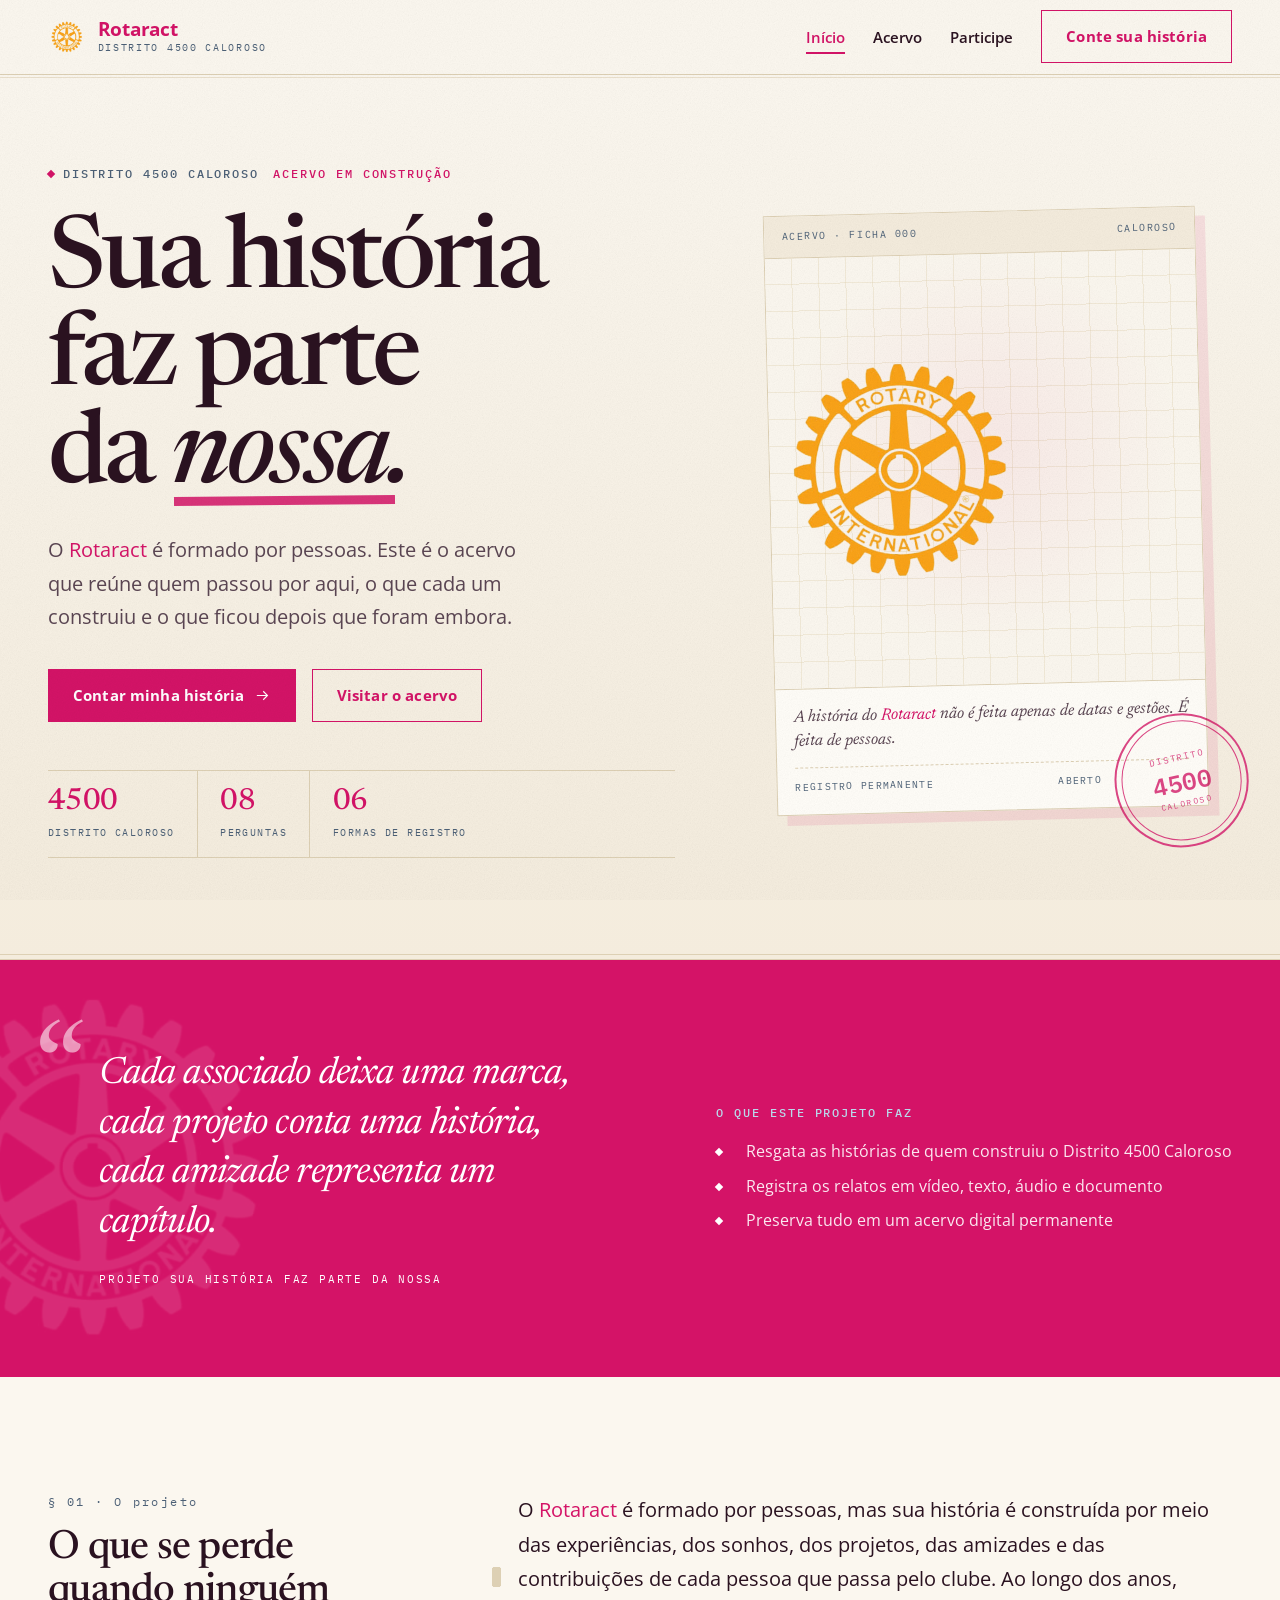
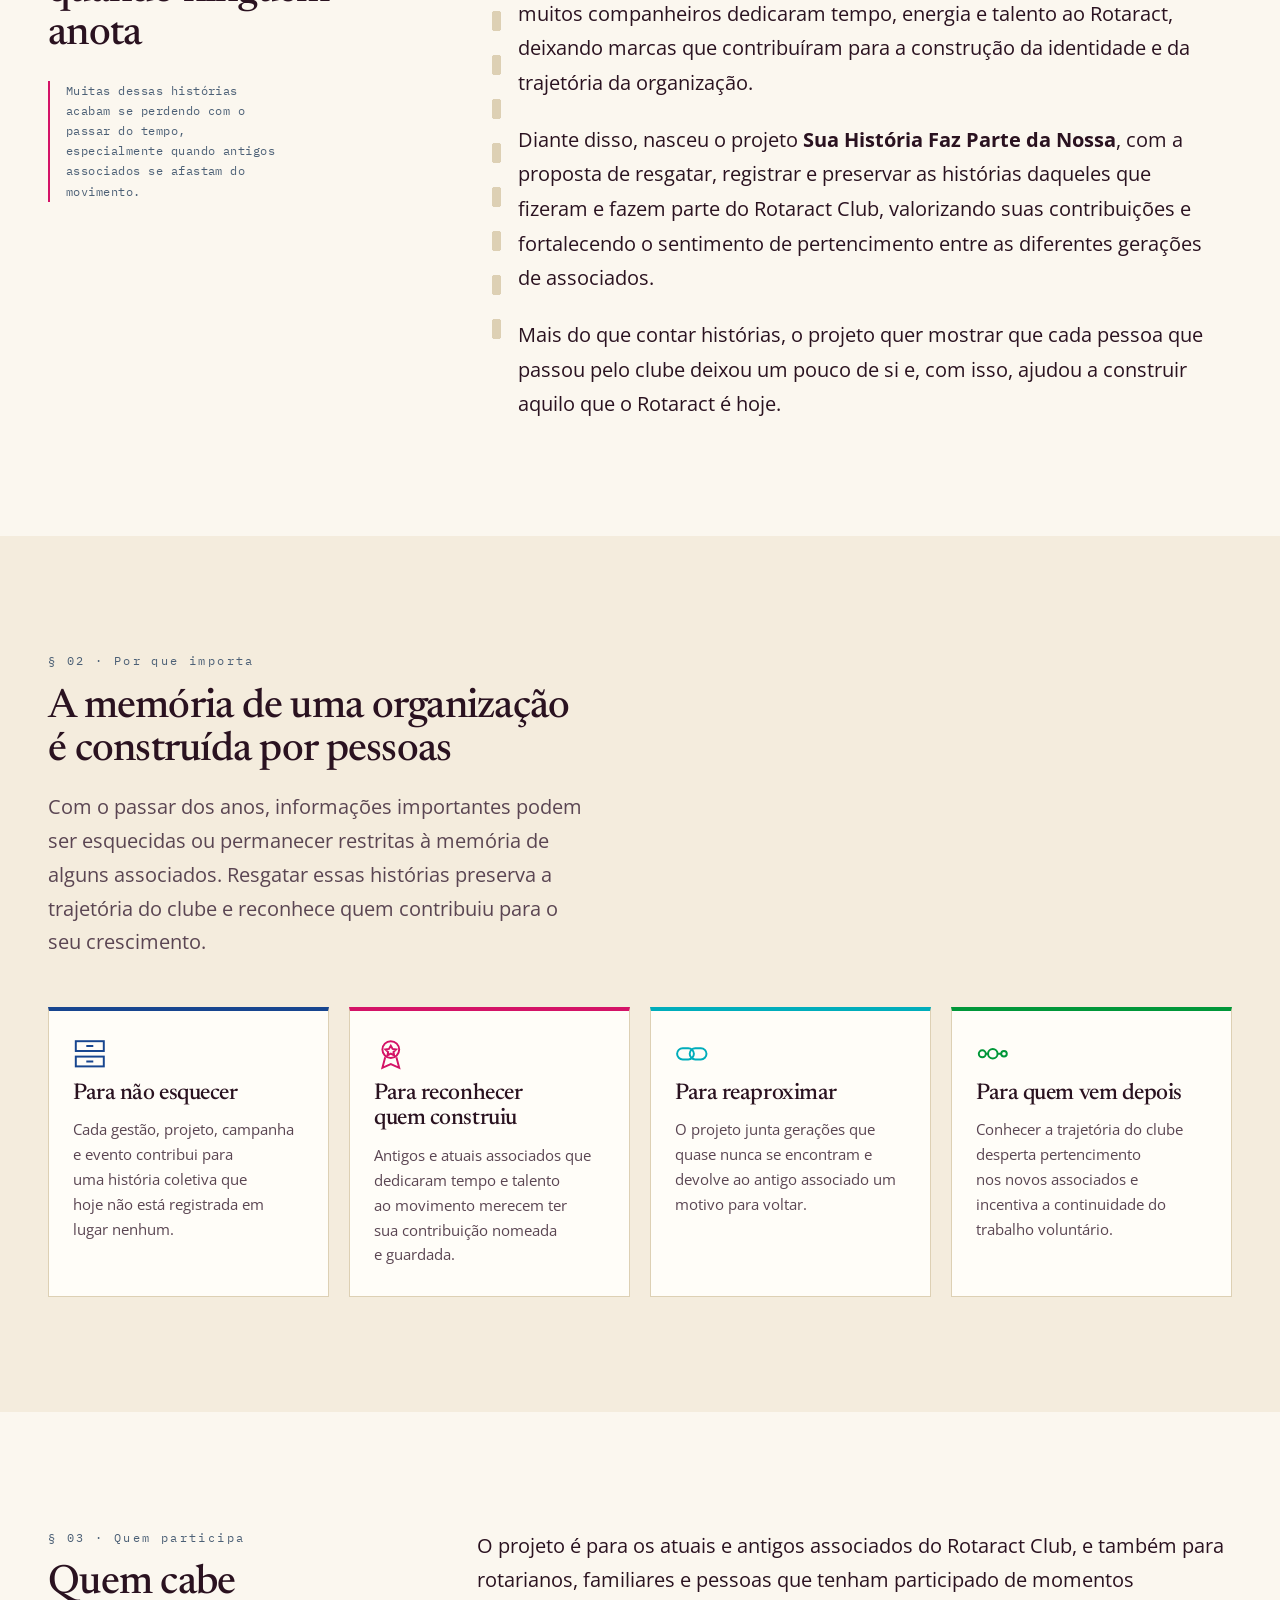
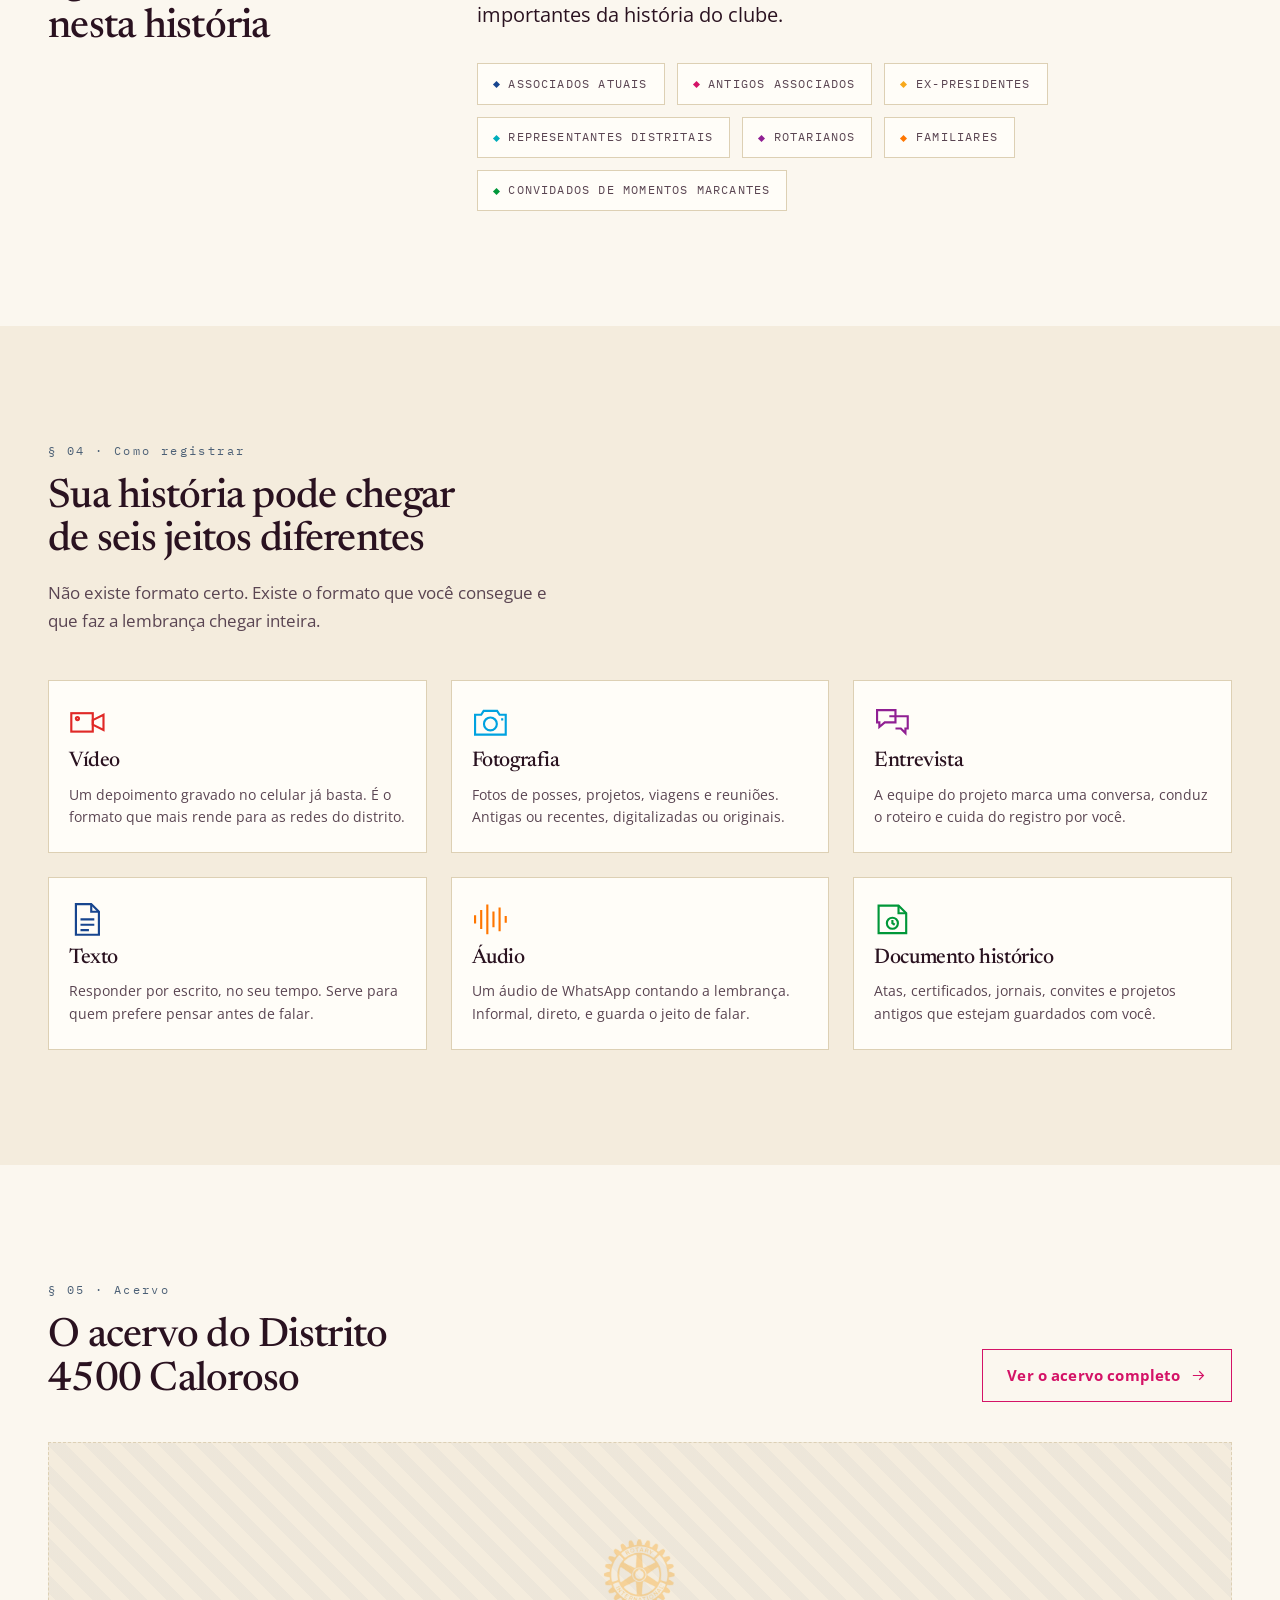
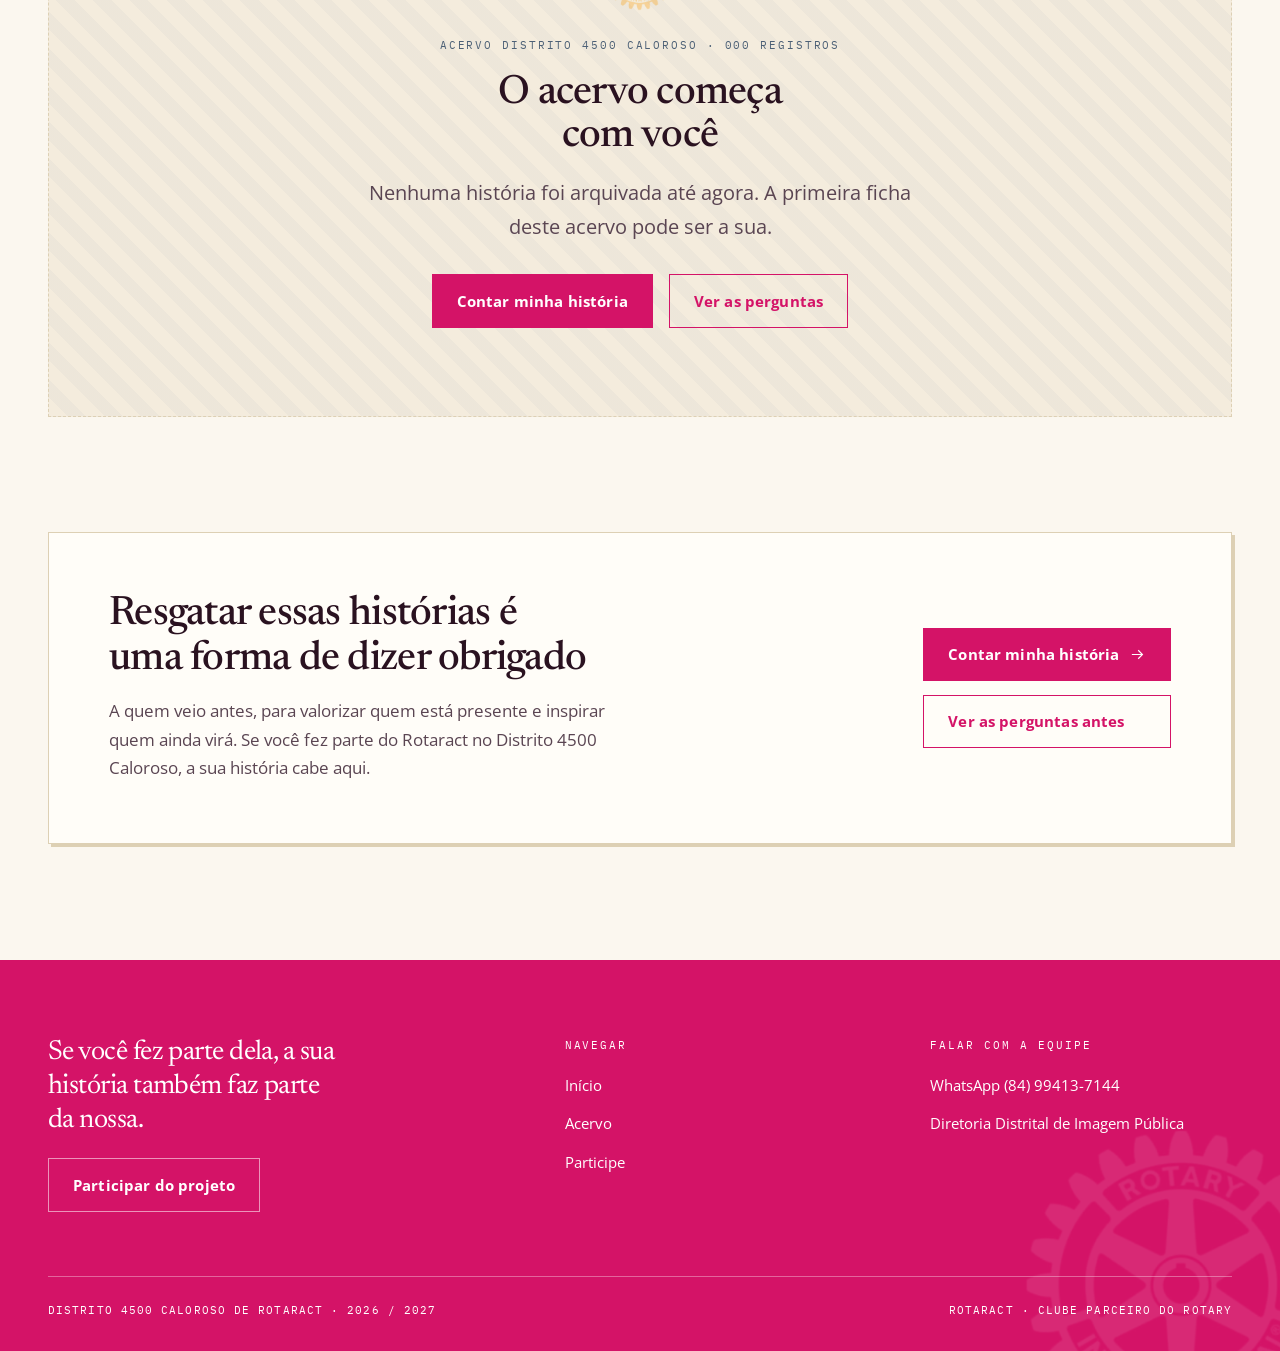
==== index.html @ 17a67e2c "Site do projeto Sua Historia Faz Parte da Nossa Acervo de memoria do Distrito 4500 Caloroso de Rotar" ====
<!doctype html>
<html lang="pt-BR">
<head>
<meta charset="utf-8">
<meta name="viewport" content="width=device-width, initial-scale=1">
<title>Sua História Faz Parte da Nossa · Distrito 4500 Caloroso</title>
<meta name="description" content="O acervo do Distrito 4500 Caloroso de Rotaract. Um lugar para guardar as histórias de quem fez e faz parte do movimento.">
<meta name="theme-color" content="#d41367">
<meta property="og:title" content="Sua História Faz Parte da Nossa">
<meta property="og:description" content="O acervo do Distrito 4500 Caloroso de Rotaract. Cada associado deixa uma marca, cada projeto conta uma história.">
<meta property="og:type" content="website">
<link rel="icon" href="assets/grafismos/favicon.svg" type="image/svg+xml">
<link rel="preconnect" href="https://fonts.googleapis.com">
<link rel="preconnect" href="https://fonts.gstatic.com" crossorigin>
<link href="https://fonts.googleapis.com/css2?family=IBM+Plex+Mono:wght@300;400;500&family=Newsreader:ital,opsz,wght@0,6..72,300..700;1,6..72,300..700&family=Open+Sans:wght@300..800&display=swap" rel="stylesheet">
<link rel="stylesheet" href="css/base.css">
<link rel="stylesheet" href="css/componentes.css">
<link rel="stylesheet" href="css/paginas.css">
</head>
<body>

<a class="pular" href="#conteudo">Pular para o conteúdo</a>

<!-- ===================================================================
     Biblioteca de desenhos. Fica oculta e é reaproveitada pela página.
     =================================================================== -->
<svg width="0" height="0" style="position:absolute" aria-hidden="true" focusable="false">

  <!-- formatos de registro -->
  <symbol id="i-video" viewBox="0 0 24 24" fill="none" stroke="currentColor" stroke-width="1.4">
    <rect x="1.5" y="6" width="14" height="12"/><path d="M15.5 10.5 22.5 7v10l-7-3.5z"/><circle cx="5.5" cy="9.5" r="1"/>
  </symbol>
  <symbol id="i-foto" viewBox="0 0 24 24" fill="none" stroke="currentColor" stroke-width="1.4">
    <path d="M2 7h4l1.6-2.5h8.8L18 7h4v13H2z"/><circle cx="12" cy="13" r="4.2"/><path d="M19 10h1.4"/>
  </symbol>
  <symbol id="i-entrevista" viewBox="0 0 24 24" fill="none" stroke="currentColor" stroke-width="1.4">
    <path d="M2 4h12v8H7l-3.5 3V12H2z"/><path d="M10 8h12v8h-1.5v3l-3-3H14"/>
  </symbol>
  <symbol id="i-texto" viewBox="0 0 24 24" fill="none" stroke="currentColor" stroke-width="1.4">
    <path d="M4.5 2h10l5 5v15h-15z"/><path d="M14.5 2v5h5"/><path d="M7.5 12h9M7.5 15.5h9M7.5 19h5.5"/>
  </symbol>
  <symbol id="i-audio" viewBox="0 0 24 24" fill="none" stroke="currentColor" stroke-width="1.4" stroke-linecap="square">
    <path d="M2 10v4M6 6.5v11M10 3v18M14 7.5v9M18 5v14M22 10.5v3"/>
  </symbol>
  <symbol id="i-documento" viewBox="0 0 24 24" fill="none" stroke="currentColor" stroke-width="1.4">
    <path d="M3 3h13l5 5v13H3z"/><path d="M16 3v5h5"/><circle cx="12" cy="14.5" r="3.6"/><path d="M12 12.4v2.1l1.5 1"/>
  </symbol>

  <!-- por que o projeto existe -->
  <symbol id="i-memoria" viewBox="0 0 24 24" fill="none" stroke="currentColor" stroke-width="1.4">
    <rect x="2" y="3" width="20" height="7"/><rect x="2" y="14" width="20" height="7"/><path d="M9.5 6.5h5M9.5 17.5h5"/>
  </symbol>
  <symbol id="i-reconhecer" viewBox="0 0 24 24" fill="none" stroke="currentColor" stroke-width="1.4">
    <circle cx="12" cy="9" r="6"/><path d="M12 6.2l1.3 2.3 2.5.4-1.9 1.8.5 2.5-2.4-1.3-2.4 1.3.5-2.5-1.9-1.8 2.5-.4z"/><path d="M8 14.4 6 22l6-2.6L18 22l-2-7.6"/>
  </symbol>
  <symbol id="i-vinculo" viewBox="0 0 24 24" fill="none" stroke="currentColor" stroke-width="1.4">
    <rect x="1.5" y="8" width="12" height="8" rx="4"/><rect x="10.5" y="8" width="12" height="8" rx="4"/>
  </symbol>
  <symbol id="i-geracao" viewBox="0 0 24 24" fill="none" stroke="currentColor" stroke-width="1.4">
    <circle cx="4.5" cy="12" r="2.5"/><circle cx="12" cy="12" r="3.4"/><circle cx="20" cy="12" r="2"/><path d="M7 12h1.6M15.4 12H18"/>
  </symbol>

  <symbol id="i-seta" viewBox="0 0 24 24" fill="none" stroke="currentColor" stroke-width="1.6">
    <path d="M4 12h15M13 6l6 6-6 6"/>
  </symbol>
</svg>

<!-- ===================================================================
     CABEÇALHO
     =================================================================== -->
<header class="cabecalho">
  <div class="env cabecalho__int">
    <a class="marca" href="index.html">
      <!-- Ao receber o logo oficial do Rotaract, veja COMO-EDITAR.md, item 1 -->
      <img class="marca__roda" src="assets/marca/rotary.png" alt="" width="480" height="480">
      <span class="marca__texto">
        <span class="marca__nome">Rotaract</span>
        <span class="marca__sub">Distrito 4500 Caloroso</span>
      </span>
    </a>

    <button class="menu-btn" type="button" aria-expanded="false" aria-controls="nav-principal" aria-label="Abrir menu">
      <span></span><span></span><span></span>
    </button>

    <nav class="nav" id="nav-principal" aria-label="Principal">
      <ul class="nav__lista">
        <li><a class="nav__link" href="index.html" aria-current="page">Início</a></li>
        <li><a class="nav__link" href="acervo.html">Acervo</a></li>
        <li><a class="nav__link" href="participar.html">Participe</a></li>
      </ul>
      <a class="btn btn--linha" href="participar.html#formulario">Conte sua história</a>
    </nav>
  </div>
</header>

<main id="conteudo">

<!-- ===================================================================
     ABERTURA
     =================================================================== -->
<section class="abertura">
  <div class="env abertura__grade">

    <div>
      <div class="abertura__cabecalho">
        <span class="etiqueta"><span class="abertura__ponto"></span> Distrito 4500 Caloroso</span>
        <span class="etiqueta etiqueta--rosa">Acervo em construção</span>
      </div>

      <h1 class="abertura__titulo">
        Sua história<br>faz parte<br>da <em>nossa.</em>
      </h1>

      <p class="abertura__linha">
        O <span class="rotaract">Rotaract</span> é formado por pessoas. Este é o acervo que reúne quem passou
        por aqui, o que cada um construiu e o que ficou depois que foram embora.
      </p>

      <div class="abertura__acoes">
        <a class="btn" href="participar.html#formulario">
          Contar minha história
          <svg class="btn__seta" width="17" height="17" aria-hidden="true"><use href="#i-seta"></use></svg>
        </a>
        <a class="btn btn--linha" href="acervo.html">Visitar o acervo</a>
      </div>

      <div class="abertura__regua">
        <div class="abertura__dado"><b>4500</b><span>Distrito Caloroso</span></div>
        <div class="abertura__dado"><b>08</b><span>Perguntas</span></div>
        <div class="abertura__dado"><b>06</b><span>Formas de registro</span></div>
      </div>
    </div>

    <div class="abertura__peca">
      <figure class="ficha-mestra">
        <div class="ficha-mestra__topo">
          <span>Acervo · Ficha 000</span>
          <span>Caloroso</span>
        </div>
        <div class="ficha-mestra__janela">
          <img class="ficha-mestra__roda" src="assets/marca/rotary.png" alt="Emblema do Rotary" width="480" height="480">
        </div>
        <figcaption class="ficha-mestra__rodape">
          <p>A história do <span class="rotaract">Rotaract</span> não é feita apenas de datas e gestões. É feita de pessoas.</p>
          <div class="ficha-mestra__linha">
            <span>Registro permanente</span>
            <span>Aberto</span>
          </div>
        </figcaption>
        <div class="carimbo ficha-mestra__carimbo" aria-hidden="true">
          <span class="carimbo__topo">Distrito</span>
          <span class="carimbo__meio">4500</span>
          <span class="carimbo__base">Caloroso</span>
        </div>
      </figure>
    </div>

  </div>
</section>

<!-- ===================================================================
     MANIFESTO
     =================================================================== -->
<section class="manifesto">
  <img class="manifesto__roda" src="assets/marca/rotary.png" alt="" width="480" height="480">
  <div class="env manifesto__grade">
    <blockquote class="citacao">
      Cada associado deixa uma marca, cada projeto conta uma história, cada amizade representa um capítulo.
      <span class="citacao__fonte">Projeto Sua História Faz Parte da Nossa</span>
    </blockquote>
    <div>
      <p class="etiqueta etiqueta--clara" style="margin-bottom:1rem">O que este projeto faz</p>
      <ul class="doc-lista" style="color:rgba(255,255,255,.9)">
        <li>Resgata as histórias de quem construiu o Distrito 4500 Caloroso</li>
        <li>Registra os relatos em vídeo, texto, áudio e documento</li>
        <li>Preserva tudo em um acervo digital permanente</li>
      </ul>
    </div>
  </div>
</section>

<!-- ===================================================================
     O QUE É
     =================================================================== -->
<section class="secao" id="apresentacao">
  <div class="env duo">
    <div class="duo__aside">
      <span class="num-secao">§ 01 · O projeto</span>
      <h2 class="duo__titulo">O que se perde<br>quando ninguém anota</h2>
      <p class="duo__nota">
        Muitas dessas histórias acabam se perdendo com o passar do tempo,
        especialmente quando antigos associados se afastam do movimento.
      </p>
    </div>

    <div class="prosa perfurado">
      <p>
        O <span class="rotaract">Rotaract</span> é formado por pessoas, mas sua história é construída por meio das
        experiências, dos sonhos, dos projetos, das amizades e das contribuições de cada
        pessoa que passa pelo clube. Ao longo dos anos, muitos companheiros dedicaram
        tempo, energia e talento ao Rotaract, deixando marcas que contribuíram para a
        construção da identidade e da trajetória da organização.
      </p>
      <p>
        Diante disso, nasceu o projeto <strong>Sua História Faz Parte da Nossa</strong>, com a
        proposta de resgatar, registrar e preservar as histórias daqueles que fizeram e
        fazem parte do Rotaract Club, valorizando suas contribuições e fortalecendo o
        sentimento de pertencimento entre as diferentes gerações de associados.
      </p>
      <p>
        Mais do que contar histórias, o projeto quer mostrar que cada pessoa que passou
        pelo clube deixou um pouco de si e, com isso, ajudou a construir aquilo que o
        Rotaract é hoje.
      </p>
    </div>
  </div>
</section>

<!-- ===================================================================
     POR QUE IMPORTA
     =================================================================== -->
<section class="secao secao--papel2" id="por-que">
  <div class="env">
    <div style="max-width:56ch;margin-bottom:3rem">
      <span class="num-secao">§ 02 · Por que importa</span>
      <h2>A memória de uma organização é construída por pessoas</h2>
      <p style="margin-top:1.1rem;font-size:var(--t-md);color:var(--tinta-2)">
        Com o passar dos anos, informações importantes podem ser esquecidas ou permanecer
        restritas à memória de alguns associados. Resgatar essas histórias preserva a
        trajetória do clube e reconhece quem contribuiu para o seu crescimento.
      </p>
    </div>

    <div class="grade-4">
      <article class="pilar" style="--cor:var(--royal)">
        <svg class="pilar__icone" aria-hidden="true"><use href="#i-memoria"></use></svg>
        <h3 class="pilar__titulo">Para não esquecer</h3>
        <p class="pilar__texto">
          Cada gestão, projeto, campanha e evento contribui para uma história coletiva que
          hoje não está registrada em lugar nenhum.
        </p>
      </article>

      <article class="pilar" style="--cor:var(--cranberry)">
        <svg class="pilar__icone" aria-hidden="true"><use href="#i-reconhecer"></use></svg>
        <h3 class="pilar__titulo">Para reconhecer quem construiu</h3>
        <p class="pilar__texto">
          Antigos e atuais associados que dedicaram tempo e talento ao movimento merecem
          ter sua contribuição nomeada e guardada.
        </p>
      </article>

      <article class="pilar" style="--cor:var(--turquoise)">
        <svg class="pilar__icone" aria-hidden="true"><use href="#i-vinculo"></use></svg>
        <h3 class="pilar__titulo">Para reaproximar</h3>
        <p class="pilar__texto">
          O projeto junta gerações que quase nunca se encontram e devolve ao antigo
          associado um motivo para voltar.
        </p>
      </article>

      <article class="pilar" style="--cor:var(--grass)">
        <svg class="pilar__icone" aria-hidden="true"><use href="#i-geracao"></use></svg>
        <h3 class="pilar__titulo">Para quem vem depois</h3>
        <p class="pilar__texto">
          Conhecer a trajetória do clube desperta pertencimento nos novos associados e
          incentiva a continuidade do trabalho voluntário.
        </p>
      </article>
    </div>
  </div>
</section>

<!-- ===================================================================
     QUEM PODE PARTICIPAR
     =================================================================== -->
<section class="secao" id="publico">
  <div class="env duo">
    <div class="duo__aside">
      <span class="num-secao">§ 03 · Quem participa</span>
      <h2 class="duo__titulo">Quem cabe<br>nesta história</h2>
    </div>
    <div>
      <p class="prosa">
        O projeto é para os atuais e antigos associados do Rotaract Club, e também para
        rotarianos, familiares e pessoas que tenham participado de momentos importantes da
        história do clube.
      </p>
      <ul class="publico">
        <li style="--cor:var(--royal)">Associados atuais</li>
        <li style="--cor:var(--cranberry)">Antigos associados</li>
        <li style="--cor:var(--gold)">Ex-presidentes</li>
        <li style="--cor:var(--turquoise)">Representantes distritais</li>
        <li style="--cor:var(--violet)">Rotarianos</li>
        <li style="--cor:var(--orange)">Familiares</li>
        <li style="--cor:var(--grass)">Convidados de momentos marcantes</li>
      </ul>
    </div>
  </div>
</section>

<!-- ===================================================================
     FORMATOS DE REGISTRO
     =================================================================== -->
<section class="secao secao--papel2" id="registro">
  <div class="env">
    <div style="max-width:52ch;margin-bottom:2.75rem">
      <span class="num-secao">§ 04 · Como registrar</span>
      <h2>Sua história pode chegar de seis jeitos diferentes</h2>
      <p style="margin-top:1rem;color:var(--tinta-2)">
        Não existe formato certo. Existe o formato que você consegue e que faz a lembrança
        chegar inteira.
      </p>
    </div>

    <div class="grade-3">
      <article class="formato" style="--cor:var(--cardinal)">
        <svg class="formato__icone" aria-hidden="true"><use href="#i-video"></use></svg>
        <h3 class="formato__nome">Vídeo</h3>
        <p class="formato__txt">Um depoimento gravado no celular já basta. É o formato que mais rende para as redes do distrito.</p>
      </article>
      <article class="formato" style="--cor:var(--sky)">
        <svg class="formato__icone" aria-hidden="true"><use href="#i-foto"></use></svg>
        <h3 class="formato__nome">Fotografia</h3>
        <p class="formato__txt">Fotos de posses, projetos, viagens e reuniões. Antigas ou recentes, digitalizadas ou originais.</p>
      </article>
      <article class="formato" style="--cor:var(--violet)">
        <svg class="formato__icone" aria-hidden="true"><use href="#i-entrevista"></use></svg>
        <h3 class="formato__nome">Entrevista</h3>
        <p class="formato__txt">A equipe do projeto marca uma conversa, conduz o roteiro e cuida do registro por você.</p>
      </article>
      <article class="formato" style="--cor:var(--royal)">
        <svg class="formato__icone" aria-hidden="true"><use href="#i-texto"></use></svg>
        <h3 class="formato__nome">Texto</h3>
        <p class="formato__txt">Responder por escrito, no seu tempo. Serve para quem prefere pensar antes de falar.</p>
      </article>
      <article class="formato" style="--cor:var(--orange)">
        <svg class="formato__icone" aria-hidden="true"><use href="#i-audio"></use></svg>
        <h3 class="formato__nome">Áudio</h3>
        <p class="formato__txt">Um áudio de WhatsApp contando a lembrança. Informal, direto, e guarda o jeito de falar.</p>
      </article>
      <article class="formato" style="--cor:var(--grass)">
        <svg class="formato__icone" aria-hidden="true"><use href="#i-documento"></use></svg>
        <h3 class="formato__nome">Documento histórico</h3>
        <p class="formato__txt">Atas, certificados, jornais, convites e projetos antigos que estejam guardados com você.</p>
      </article>
    </div>
  </div>
</section>

<!-- ===================================================================
     PRÉVIA DO ACERVO
     =================================================================== -->
<section class="secao" id="acervo-previa">
  <div class="env">
    <div style="display:flex;flex-wrap:wrap;gap:1.5rem;justify-content:space-between;align-items:end;margin-bottom:2.5rem">
      <div style="max-width:44ch">
        <span class="num-secao">§ 05 · Acervo</span>
        <h2>O acervo do Distrito 4500 Caloroso</h2>
      </div>
      <a class="btn btn--linha" href="acervo.html">
        Ver o acervo completo
        <svg class="btn__seta" width="17" height="17" aria-hidden="true"><use href="#i-seta"></use></svg>
      </a>
    </div>

    <!-- Preenchido a partir de dados/historias.js -->
    <div id="previa-acervo"></div>
  </div>
</section>

<!-- ===================================================================
     CHAMADA FINAL
     =================================================================== -->
<section class="secao" style="padding-top:0">
  <div class="env">
    <div class="chamada">
      <div>
        <h2 class="chamada__titulo">Resgatar essas histórias é uma forma de dizer obrigado</h2>
        <p class="chamada__txt">
          A quem veio antes, para valorizar quem está presente e inspirar quem ainda virá.
          Se você fez parte do Rotaract no Distrito 4500 Caloroso, a sua história cabe aqui.
        </p>
      </div>
      <div style="display:flex;flex-direction:column;gap:.9rem">
        <a class="btn" href="participar.html#formulario">
          Contar minha história
          <svg class="btn__seta" width="17" height="17" aria-hidden="true"><use href="#i-seta"></use></svg>
        </a>
        <a class="btn btn--linha" href="participar.html#roteiro">Ver as perguntas antes</a>
      </div>
    </div>
  </div>
</section>

</main>

<!-- ===================================================================
     RODAPÉ
     =================================================================== -->
<footer class="rodape">
  <img class="rodape__roda" src="assets/marca/rotary.png" alt="" width="480" height="480">
  <div class="env">
    <div class="rodape__grade">
      <div>
        <p class="rodape__frase" data-config="fraseAssinatura"></p>
        <a class="btn btn--claro" href="participar.html#formulario">Participar do projeto</a>
      </div>

      <div>
        <p class="rodape__titulo">Navegar</p>
        <ul class="rodape__lista">
          <li><a href="index.html">Início</a></li>
          <li><a href="acervo.html">Acervo</a></li>
          <li><a href="participar.html">Participe</a></li>
        </ul>
      </div>

      <div>
        <p class="rodape__titulo">Falar com a equipe</p>
        <ul class="rodape__lista" id="rodape-contato"></ul>
      </div>
    </div>

    <div class="rodape__base">
      <span data-config="rodapeCredito"></span>
      <span>Rotaract · Clube parceiro do Rotary</span>
    </div>
  </div>
</footer>

<script src="dados/config.js"></script>
<script src="dados/historias.js"></script>
<script src="js/site.js"></script>
<script src="js/acervo.js"></script>
</body>
</html>
---- css/base.css ----
/* =========================================================================
   SUA HISTORIA FAZ PARTE DA NOSSA - Distrito 4500 de Rotaract
   base.css - fundamentos: cores oficiais, tipografia, ritmo e textura
   ========================================================================= */

/* ---- 1. Paleta oficial Rotary / Rotaract ------------------------------
   Valores retirados do Rotary Brand Center. Nunca alterar nem esmaecer.  */
:root {
  /* Liderança */
  --royal:      #17458f;
  --azure:      #0067c8;
  --gold:       #f7a81b;

  /* Apoio */
  --sky:        #00a2e0;
  --cranberry:  #d41367;
  --cardinal:   #e02927;
  --turquoise:  #00adbb;
  --orange:     #ff7600;
  --violet:     #901f93;
  --grass:      #009739;

  /* Neutros oficiais */
  --powder:     #b9d9eb;
  --taupe:      #d9c89e;
  --cloud:      #d6d1ca;
  --slate:      #657f99;
  --charcoal:   #54565a;
  --pewter:     #898a8d;
  --silver:     #d0cfcd;
  --moss:       #a7aca2;
  --lavender:   #c6bcd0;
  --stone:      #9ba4b4;

  /* ---- 2. Superficies de papel -----------------------------------------
     Neutros de suporte do acervo. As cores de marca seguem intactas.     */
  --papel:      #fbf7ef;
  --papel-2:    #f4ecdd;
  --papel-3:    #efe6d3;
  --ficha:      #fffdf8;
  --tinta:      #2a1220;
  --tinta-2:    #5a4552;
  --fio:        #ddd0b4;
  --fio-fraco:  #eae0cd;

  /* Tons de texto derivados dos neutros oficiais.
     Slate e Gold puros ficam abaixo de 4.5:1 sobre papel, o que reprova
     em texto pequeno. Estes escurecidos são usados apenas em TEXTO; as
     cores de marca seguem puras em faixas, fios, ícones e fundos. */
  --slate-texto: #4c6076;   /* Slate escurecido  · 6.06:1 sobre papel */
  --ouro-texto:  #9a6800;   /* Gold escurecido   · 4.51:1 sobre papel */
  --numero:      #8d7a4e;   /* numerais grandes  · 3.53:1 sobre papel */
  --rosa-texto:  #c41160;   /* Cranberry fechado · 4.97:1 sobre papel 2 */
  --marca-fundo: #a20d4e;   /* Cranberry fechado para hover de link      */

  /* ---- 3. Tipografia ---------------------------------------------------
     Open Sans e a substituta oficial de web indicada pelo Brand Center.  */
  --display: "Newsreader", "Sentinel", Georgia, "Times New Roman", serif;
  --corpo:   "Open Sans", "Frutiger", "Segoe UI", Helvetica, Arial, sans-serif;
  --mono:    "IBM Plex Mono", ui-monospace, Consolas, "Courier New", monospace;

  --t-xs:   0.75rem;
  --t-sm:   0.8125rem;
  --t-base: clamp(1rem, 0.97rem + 0.15vw, 1.075rem);
  --t-md:   clamp(1.1rem, 1.05rem + 0.26vw, 1.28rem);
  --t-lg:   clamp(1.35rem, 1.22rem + 0.62vw, 1.75rem);
  --t-xl:   clamp(1.7rem, 1.42rem + 1.4vw, 2.7rem);
  --t-2xl:  clamp(2.1rem, 1.5rem + 3vw, 4.1rem);
  --t-3xl:  clamp(2.7rem, 1.4rem + 6.2vw, 6.6rem);

  /* ---- 4. Ritmo e medidas --------------------------------------------- */
  --gutter:  clamp(1.25rem, 4vw, 3rem);
  --largura: 1240px;
  --coluna:  68ch;
  --secao:   clamp(4.5rem, 9vw, 8.5rem);

  /* Sombra de impressao: deslocamento solido, sem desfoque */
  --relevo:      3px 3px 0 var(--fio);
  --relevo-marca: 4px 4px 0 var(--royal);
  --relevo-ouro: 4px 4px 0 var(--gold);
}

/* ---- 5. Reset ---------------------------------------------------------- */
*, *::before, *::after { box-sizing: border-box; }
* { margin: 0; }

html {
  -webkit-text-size-adjust: 100%;
  scroll-behavior: smooth;
  scroll-padding-top: 6.5rem;
}
@media (prefers-reduced-motion: reduce) {
  html { scroll-behavior: auto; }
  *, *::before, *::after {
    animation-duration: .01ms !important;
    animation-iteration-count: 1 !important;
    transition-duration: .01ms !important;
  }
}

body {
  font-family: var(--corpo);
  font-size: var(--t-base);
  line-height: 1.68;
  color: var(--tinta);
  background: var(--papel);
  -webkit-font-smoothing: antialiased;
  text-rendering: optimizeLegibility;
  overflow-x: hidden;
}

img, svg, video { display: block; max-width: 100%; }
img { height: auto; }
input, button, textarea, select { font: inherit; color: inherit; }
button { background: none; border: 0; cursor: pointer; }
ul, ol { padding: 0; list-style: none; }

:focus-visible { outline: 2px solid var(--azure); outline-offset: 3px; }
/* Sobre as faixas de marca o azul do foco sumiria, então ele vira branco */
.manifesto :focus-visible, .rodape :focus-visible { outline-color: #fff; }
::selection { background: var(--gold); color: var(--tinta); }

/* ---- 6. Grao de papel --------------------------------------------------
   Ruido fino sobre a pagina inteira. Peso fisico sem custo de rede.      */
body::before {
  content: "";
  position: fixed;
  inset: 0;
  z-index: 9999;
  pointer-events: none;
  opacity: .55;
  mix-blend-mode: multiply;
  background-image: url("data:image/svg+xml,%3Csvg xmlns='http://www.w3.org/2000/svg' width='180' height='180'%3E%3Cfilter id='g'%3E%3CfeTurbulence type='fractalNoise' baseFrequency='.85' numOctaves='3' stitchTiles='stitch'/%3E%3CfeColorMatrix type='saturate' values='0'/%3E%3C/filter%3E%3Crect width='180' height='180' filter='url(%23g)' opacity='.2'/%3E%3C/svg%3E");
}

/* ---- 7. Tipografia base ------------------------------------------------ */
h1, h2, h3, h4 {
  font-family: var(--display);
  font-weight: 500;
  line-height: 1.07;
  letter-spacing: -.018em;
  font-variation-settings: "opsz" 36;
  text-wrap: balance;
}
h1 { font-size: var(--t-2xl); }
h2 { font-size: var(--t-xl); }
h3 { font-size: var(--t-lg); }
h4 {
  font-size: var(--t-md);
  font-family: var(--corpo);
  font-weight: 700;
  letter-spacing: 0;
  line-height: 1.35;
}

p { text-wrap: pretty; }
p + p { margin-top: 1.1em; }

a { color: var(--cranberry); text-decoration-thickness: 1px; text-underline-offset: .22em; }
a:hover { color: var(--marca-fundo); }

/* ---- 8. Utilidades ----------------------------------------------------- */
.env { width: min(100% - var(--gutter) * 2, var(--largura)); margin-inline: auto; }
.env-estreito { width: min(100% - var(--gutter) * 2, 880px); margin-inline: auto; }

.secao { padding-block: var(--secao); position: relative; }
.secao--papel2 { background: var(--papel-2); }
.secao--marca  { background: var(--cranberry); color: #fff; }
.secao--marca h1, .secao--marca h2, .secao--marca h3 { color: #fff; }
.secao--marca a { color: #fff; }

.prosa { max-width: var(--coluna); font-size: var(--t-md); line-height: 1.72; }
.prosa--larga { max-width: 78ch; }
.prosa--centro { margin-inline: auto; }

.so-leitor {
  position: absolute; width: 1px; height: 1px;
  padding: 0; margin: -1px; overflow: hidden;
  clip: rect(0 0 0 0); white-space: nowrap; border: 0;
}

/* Etiqueta de arquivo: o metadado em monoespacado */
.etiqueta {
  font-family: var(--mono);
  font-size: var(--t-xs);
  letter-spacing: .16em;
  text-transform: uppercase;
  color: var(--slate-texto);
  font-weight: 500;
}
.etiqueta--ouro  { color: var(--ouro-texto); }
.etiqueta--rosa  { color: var(--cranberry); }
.etiqueta--clara { color: var(--powder); }

/* A palavra Rotaract carrega a cor da própria organização, o Cranberry.
   Só sobre fundo claro: contra o azul royal ela não teria contraste. */
.rotaract { color: var(--cranberry); }

/* Numeracao de secao, como num documento catalogado */
.num-secao {
  font-family: var(--mono);
  font-size: var(--t-xs);
  letter-spacing: .2em;
  color: var(--slate-texto);
  display: block;
  margin-bottom: .9rem;
}
.secao--marca .num-secao { color: #fff; }

/* Fio duplo com losango, no lugar do hr comum */
.fio-duplo {
  border: 0;
  height: 6px;
  border-top: 1px solid var(--fio);
  border-bottom: 1px solid var(--fio);
  position: relative;
  margin-block: 2.5rem;
}
.fio-duplo::after {
  content: "";
  position: absolute;
  left: 50%; top: 50%;
  width: 7px; height: 7px;
  background: var(--cranberry);
  transform: translate(-50%, -50%) rotate(45deg);
}

/* Marca de agua: a roda em contorno, grande, atras do conteudo */
.marca-dagua { position: absolute; pointer-events: none; color: var(--fio); opacity: .3; z-index: 0; }
.secao > .env, .secao > .env-estreito { position: relative; z-index: 1; }

/* Revelacao no scroll, discreta */
.revela {
  opacity: 0;
  transform: translateY(18px);
  transition: opacity .7s cubic-bezier(.2,.7,.3,1), transform .7s cubic-bezier(.2,.7,.3,1);
}
.revela.visivel { opacity: 1; transform: none; }
@media (prefers-reduced-motion: reduce) { .revela { opacity: 1; transform: none; } }

/* ---- 9. Impressao ------------------------------------------------------ */
@media print {
  body::before, .cabecalho, .rodape, .btn, .indice-lateral, .pular { display: none !important; }
  body { background: #fff; color: #000; font-size: 11pt; }
  .secao { padding-block: 1.2rem; page-break-inside: avoid; }
  a { color: #000; text-decoration: none; }
  .revela { opacity: 1; transform: none; }
}
---- css/componentes.css ----
/* =========================================================================
   componentes.css - peças reutilizáveis do acervo
   ========================================================================= */

/* ---- Pular para o conteudo -------------------------------------------- */
.pular {
  position: absolute;
  left: 1rem; top: -100px;
  z-index: 200;
  background: var(--cranberry);
  color: #fff;
  padding: .7rem 1.1rem;
  font-family: var(--mono);
  font-size: var(--t-sm);
  text-decoration: none;
  transition: top .2s;
}
.pular:focus { top: 1rem; color: #fff; }

/* ---- Cabecalho --------------------------------------------------------- */
.cabecalho {
  position: sticky;
  top: 0;
  z-index: 100;
  background: color-mix(in srgb, var(--papel) 96%, transparent);
  backdrop-filter: saturate(160%) blur(9px);
  border-bottom: 1px solid var(--fio);
}
.cabecalho::after {
  content: "";
  position: absolute;
  left: 0; right: 0; bottom: -4px;
  height: 1px;
  background: var(--fio-fraco);
}
.cabecalho__int {
  display: flex;
  align-items: center;
  justify-content: space-between;
  gap: 1.5rem;
  min-height: 4.6rem;
}

/* Lockup da marca: roda + palavra + linha de distrito */
.marca {
  display: flex;
  align-items: center;
  gap: .7rem;
  text-decoration: none;
  color: var(--cranberry);
}
/* O emblema oficial do Rotary, recortado do arquivo original.
   O texto da faixa é vazado, então o fundo da página aparece por dentro
   das letras, do mesmo jeito que na arte oficial. */
.marca__roda { width: 2.4rem; height: 2.4rem; flex: none; object-fit: contain; }
.marca__texto { display: flex; flex-direction: column; line-height: 1; }
.marca__nome {
  font-family: var(--corpo);
  font-weight: 700;
  font-size: 1.16rem;
  letter-spacing: -.012em;
  color: var(--cranberry);
}
.marca__sub {
  font-family: var(--mono);
  font-size: .625rem;
  letter-spacing: .17em;
  text-transform: uppercase;
  color: var(--slate-texto);
  margin-top: .27rem;
}
/* Quando o logo oficial for colocado em assets/marca/, ele entra aqui */
.marca__oficial { height: 2.4rem; width: auto; }

/* ---- Navegacao --------------------------------------------------------- */
.nav { display: flex; align-items: center; gap: clamp(1rem, 2.2vw, 2rem); }
.nav__lista { display: flex; gap: clamp(1rem, 2.2vw, 2rem); align-items: center; }
.nav__link {
  font-size: .935rem;
  font-weight: 600;
  color: var(--tinta);
  text-decoration: none;
  padding-block: .3rem;
  position: relative;
}
.nav__link::after {
  content: "";
  position: absolute;
  left: 0; right: 0; bottom: -.15rem;
  height: 2px;
  background: var(--cranberry);
  transform: scaleX(0);
  transform-origin: left;
  transition: transform .3s cubic-bezier(.2,.7,.3,1);
}
.nav__link:hover::after, .nav__link[aria-current="page"]::after { transform: scaleX(1); }
.nav__link[aria-current="page"] { color: var(--cranberry); }

.menu-btn { display: none; width: 2.6rem; height: 2.6rem; position: relative; }
.menu-btn span {
  position: absolute;
  left: .55rem; right: .55rem;
  height: 2px;
  background: var(--tinta);
  transition: transform .3s, opacity .2s;
}
.menu-btn span:nth-child(1) { top: .85rem; }
.menu-btn span:nth-child(2) { top: 1.25rem; }
.menu-btn span:nth-child(3) { top: 1.65rem; }
.menu-btn[aria-expanded="true"] span:nth-child(1) { transform: translateY(.4rem) rotate(45deg); }
.menu-btn[aria-expanded="true"] span:nth-child(2) { opacity: 0; }
.menu-btn[aria-expanded="true"] span:nth-child(3) { transform: translateY(-.4rem) rotate(-45deg); }

@media (max-width: 880px) {
  .menu-btn { display: block; }
  .nav {
    position: fixed;
    inset: 4.6rem 0 auto 0;
    flex-direction: column;
    align-items: stretch;
    gap: 0;
    background: var(--papel);
    border-bottom: 1px solid var(--fio);
    padding: 1rem var(--gutter) 1.75rem;
    transform: translateY(-120%);
    transition: transform .35s cubic-bezier(.2,.7,.3,1);
    box-shadow: 0 18px 30px -22px rgba(22,35,63,.4);
  }
  .nav[data-aberto="true"] { transform: none; }
  .nav__lista { flex-direction: column; align-items: stretch; gap: 0; }
  .nav__link {
    padding-block: .95rem;
    border-bottom: 1px solid var(--fio-fraco);
    font-size: 1.05rem;
  }
  .nav__link::after { display: none; }
  .nav .btn { margin-top: 1.1rem; justify-content: center; }
}

/* ---- Botoes ------------------------------------------------------------ */
.btn {
  display: inline-flex;
  align-items: center;
  gap: .6rem;
  padding: .82rem 1.5rem;
  font-family: var(--corpo);
  font-weight: 700;
  font-size: .93rem;
  letter-spacing: .01em;
  text-decoration: none;
  border: 1.5px solid var(--cranberry);
  background: var(--cranberry);
  color: #fff;
  transition: transform .18s cubic-bezier(.2,.7,.3,1), box-shadow .18s, background .18s, color .18s;
}
.btn:hover {
  color: #fff;
  transform: translate(-2px, -2px);
  box-shadow: 4px 4px 0 var(--royal);
}
.btn:active { transform: none; box-shadow: 1px 1px 0 var(--royal); }

.btn--linha { background: transparent; color: var(--cranberry); }
.btn--linha:hover { background: var(--cranberry); color: #fff; box-shadow: 4px 4px 0 var(--royal); }

.btn--ouro { background: var(--gold); border-color: var(--gold); color: var(--tinta); }
.btn--ouro:hover { color: var(--tinta); box-shadow: 4px 4px 0 var(--royal); }

.btn--claro { background: transparent; border-color: rgba(255,255,255,.55); color: #fff; }
.btn--claro:hover { background: #fff; color: var(--cranberry); box-shadow: 4px 4px 0 rgba(255,255,255,.45); }

.btn__seta { transition: transform .2s; }
.btn:hover .btn__seta { transform: translateX(3px); }

/* ---- Carimbo ----------------------------------------------------------- */
.carimbo {
  width: 8.4rem;
  height: 8.4rem;
  border: 2px solid var(--cranberry);
  border-radius: 50%;
  display: grid;
  place-content: center;
  text-align: center;
  color: var(--cranberry);
  font-family: var(--mono);
  transform: rotate(-11deg);
  opacity: .78;
  mix-blend-mode: multiply;
  position: relative;
  flex: none;
}
.carimbo::before {
  content: "";
  position: absolute;
  inset: 5px;
  border: 1px solid currentColor;
  border-radius: 50%;
}
.carimbo__topo { font-size: .55rem; letter-spacing: .22em; text-transform: uppercase; }
.carimbo__meio { font-size: 1.5rem; font-weight: 600; letter-spacing: .04em; line-height: 1.1; margin-block: .18rem; }
.carimbo__base { font-size: .5rem; letter-spacing: .2em; text-transform: uppercase; }

/* ---- Ficha de acervo ---------------------------------------------------- */
.ficha {
  position: relative;
  display: flex;
  flex-direction: column;
  background: var(--ficha);
  border: 1px solid var(--fio);
  box-shadow: var(--relevo);
  text-align: left;
  width: 100%;
  transition: transform .22s cubic-bezier(.2,.7,.3,1), box-shadow .22s;
  color: inherit;
  text-decoration: none;
}
.ficha:hover { transform: translate(-3px, -3px); box-shadow: 7px 7px 0 var(--fio); color: inherit; }
.ficha:hover .ficha__nome { color: var(--cranberry); }

/* aba superior, como pasta suspensa */
.ficha__aba {
  display: flex;
  justify-content: space-between;
  align-items: center;
  gap: 1rem;
  padding: .6rem .95rem;
  border-bottom: 1px solid var(--fio);
  background: var(--papel-2);
  font-family: var(--mono);
  font-size: .66rem;
  letter-spacing: .14em;
  text-transform: uppercase;
  color: var(--slate-texto);
}
.ficha__cor { width: 100%; height: 5px; }
.ficha__retrato {
  aspect-ratio: 4 / 3;
  background: var(--papel-3);
  border-bottom: 1px solid var(--fio);
  position: relative;
  overflow: hidden;
}
.ficha__retrato img { width: 100%; height: 100%; object-fit: cover; filter: grayscale(1) contrast(1.05); transition: filter .5s; }
/* sem foto: iniciais sobre papel quadriculado, como lombada de arquivo */
.ficha__retrato--vazio {
  display: grid;
  place-content: center;
  background:
    repeating-linear-gradient(90deg, transparent 0 21px, rgba(217,200,158,.3) 21px 22px),
    repeating-linear-gradient(0deg, transparent 0 21px, rgba(217,200,158,.3) 21px 22px),
    var(--papel-3);
}
.ficha__iniciais {
  font-family: var(--display);
  font-size: 2.9rem;
  line-height: 1;
  letter-spacing: .03em;
  opacity: .45;
  font-weight: 500;
}
.ficha:hover .ficha__retrato img { filter: none; }
.ficha__corpo { padding: 1.15rem 1.15rem 1.35rem; display: flex; flex-direction: column; gap: .5rem; flex: 1; }
.ficha__nome { font-family: var(--display); font-size: 1.45rem; line-height: 1.12; letter-spacing: -.02em; transition: color .2s; }
.ficha__clube { font-size: .85rem; color: var(--tinta-2); }
.ficha__trecho {
  font-family: var(--display);
  font-style: italic;
  font-size: 1.02rem;
  line-height: 1.5;
  color: var(--tinta-2);
  margin-top: .3rem;
  flex: 1;
}
.ficha__rodape {
  display: flex;
  align-items: center;
  gap: .45rem;
  margin-top: .7rem;
  padding-top: .75rem;
  border-top: 1px dashed var(--fio);
  font-family: var(--mono);
  font-size: .66rem;
  letter-spacing: .12em;
  text-transform: uppercase;
  color: var(--slate-texto);
}

/* ---- Retangulo de foto ainda vazio -------------------------------------- */
.moldura-vazia {
  position: relative;
  aspect-ratio: 4 / 3;
  background:
    repeating-linear-gradient(45deg, transparent 0 11px, rgba(101,127,153,.07) 11px 22px),
    var(--papel-3);
  border: 1px solid var(--fio);
  display: grid;
  place-content: center;
  gap: .5rem;
  text-align: center;
  padding: 1.5rem;
}
.moldura-vazia__icone { width: 2.5rem; height: 2.5rem; color: var(--slate-texto); margin-inline: auto; }
.moldura-vazia__texto {
  font-family: var(--mono);
  font-size: .68rem;
  letter-spacing: .13em;
  text-transform: uppercase;
  color: var(--slate-texto);
  max-width: 22ch;
}
/* fita adesiva no canto */
.moldura-vazia::after {
  content: "";
  position: absolute;
  top: -.6rem; left: 50%;
  width: 5.5rem; height: 1.5rem;
  transform: translateX(-50%) rotate(-2.5deg);
  background: rgba(217,200,158,.55);
  border-left: 1px solid rgba(217,200,158,.9);
  border-right: 1px solid rgba(217,200,158,.9);
}

/* ---- Citacao ------------------------------------------------------------ */
.citacao {
  font-family: var(--display);
  font-size: clamp(1.4rem, 1rem + 1.7vw, 2.35rem);
  line-height: 1.32;
  letter-spacing: -.02em;
  font-style: italic;
  position: relative;
  padding-left: clamp(1.5rem, 4vw, 3.25rem);
  max-width: 24ch;
}
.citacao::before {
  content: "\201C";
  position: absolute;
  left: -.1em; top: -.24em;
  font-size: 3.4em;
  line-height: 1;
  color: var(--gold);
  font-style: normal;
}
.citacao__fonte {
  display: block;
  margin-top: 1.5rem;
  font-family: var(--mono);
  font-style: normal;
  font-size: .7rem;
  letter-spacing: .16em;
  text-transform: uppercase;
  color: var(--slate-texto);
}

/* ---- Furos de fichario --------------------------------------------------- */
.perfurado { position: relative; padding-left: 2.6rem; }
.perfurado::before {
  content: "";
  position: absolute;
  left: .95rem; top: 12%; bottom: 12%;
  width: 9px;
  background-image: radial-gradient(circle, var(--fio) 45%, transparent 46%);
  background-size: 9px 44px;
  background-repeat: repeat-y;
}
@media (max-width: 700px) { .perfurado { padding-left: 0; } .perfurado::before { display: none; } }

/* ---- Linha do tempo das etapas ------------------------------------------ */
.etapas { display: grid; gap: 0; counter-reset: etapa; }
.etapa {
  display: grid;
  grid-template-columns: 5.5rem 1fr;
  gap: clamp(1rem, 3vw, 2.5rem);
  padding-block: 2rem;
  border-top: 1px solid var(--fio);
  position: relative;
}
.etapa:last-child { border-bottom: 1px solid var(--fio); }
.etapa__marca { position: relative; }
.etapa__num {
  font-family: var(--mono);
  font-size: 2.4rem;
  font-weight: 300;
  line-height: 1;
  color: var(--numero);
  transition: color .3s;
}
.etapa:hover .etapa__num { color: var(--cor, var(--cranberry)); }
.etapa__pino {
  width: 12px; height: 12px;
  background: var(--cor, var(--cranberry));
  margin-top: .8rem;
  transform: rotate(45deg);
}
.etapa__titulo { font-family: var(--display); font-size: var(--t-lg); margin-bottom: .5rem; }
.etapa__texto { color: var(--tinta-2); max-width: 62ch; }
@media (max-width: 620px) {
  .etapa { grid-template-columns: 1fr; gap: .75rem; }
  .etapa__marca { display: flex; align-items: center; gap: .9rem; }
  .etapa__pino { margin-top: 0; }
  .etapa__num { font-size: 1.8rem; }
}

/* ---- Cartao de pilar ----------------------------------------------------- */
.pilar {
  background: var(--ficha);
  border: 1px solid var(--fio);
  border-top: 4px solid var(--cor, var(--cranberry));
  padding: 1.6rem 1.5rem 1.75rem;
  display: flex;
  flex-direction: column;
  gap: .7rem;
  transition: transform .22s cubic-bezier(.2,.7,.3,1), box-shadow .22s;
}
.pilar:hover { transform: translate(-3px, -3px); box-shadow: 6px 6px 0 var(--fio); }
.pilar__icone { width: 2.1rem; height: 2.1rem; color: var(--cor, var(--cranberry)); }
.pilar__titulo { font-family: var(--display); font-size: 1.4rem; line-height: 1.14; letter-spacing: -.02em; }
.pilar__texto { font-size: .96rem; color: var(--tinta-2); line-height: 1.62; }

/* ---- Tabela de cronograma ------------------------------------------------ */
.tabela { width: 100%; border-collapse: collapse; font-size: .96rem; }
.tabela caption {
  text-align: left;
  font-family: var(--mono);
  font-size: var(--t-xs);
  letter-spacing: .16em;
  text-transform: uppercase;
  color: var(--slate-texto);
  padding-bottom: .9rem;
}
.tabela th, .tabela td { padding: .95rem 1rem; text-align: left; border-bottom: 1px solid var(--fio); vertical-align: top; }
.tabela thead th {
  font-family: var(--mono);
  font-size: .68rem;
  letter-spacing: .14em;
  text-transform: uppercase;
  color: var(--slate-texto);
  font-weight: 500;
  border-bottom: 2px solid var(--cranberry);
}
.tabela tbody tr:hover { background: var(--papel-2); }
.tabela__n { font-family: var(--mono); color: var(--cranberry); font-weight: 500; width: 4rem; }

/* ---- Formulario ---------------------------------------------------------- */
.campo { display: flex; flex-direction: column; gap: .45rem; margin-bottom: 1.5rem; }
.campo__rotulo { font-weight: 700; font-size: .93rem; }
.campo__dica { font-size: .84rem; color: var(--tinta-2); line-height: 1.5; }
.campo__req { color: var(--cardinal); font-family: var(--mono); }
.campo input[type="text"], .campo input[type="email"], .campo input[type="tel"], .campo select, .campo textarea {
  width: 100%;
  padding: .8rem .9rem;
  background: var(--ficha);
  border: 1px solid var(--fio);
  border-bottom: 2px solid var(--slate);
  font-size: .98rem;
  transition: border-color .2s, background .2s;
}
.campo textarea { min-height: 7.5rem; resize: vertical; line-height: 1.6; font-family: var(--corpo); }
.campo input:focus, .campo select:focus, .campo textarea:focus {
  outline: none;
  border-color: var(--azure);
  border-bottom-color: var(--azure);
  background: #fff;
}
.campo--linha { display: grid; grid-template-columns: 1fr 1fr; gap: 1.25rem; }
@media (max-width: 620px) { .campo--linha { grid-template-columns: 1fr; } }

.caixa-marca { display: flex; gap: .75rem; align-items: flex-start; font-size: .92rem; line-height: 1.55; }
.caixa-marca input { margin-top: .28rem; width: 1.05rem; height: 1.05rem; accent-color: var(--cranberry); flex: none; }

.aviso {
  border-left: 3px solid var(--gold);
  background: var(--papel-2);
  padding: 1.1rem 1.25rem;
  font-size: .92rem;
  line-height: 1.6;
  color: var(--tinta-2);
}

/* ---- Acordeao (perguntas do roteiro / duvidas) --------------------------- */
.acordeao { border-top: 1px solid var(--fio); }
.acordeao__item { border-bottom: 1px solid var(--fio); }
.acordeao__botao {
  width: 100%;
  display: flex;
  align-items: flex-start;
  gap: 1.1rem;
  padding: 1.35rem 0;
  text-align: left;
  font-family: var(--display);
  font-size: clamp(1.12rem, 1rem + .5vw, 1.4rem);
  line-height: 1.28;
  letter-spacing: -.015em;
  color: var(--tinta);
  transition: color .2s;
}
.acordeao__botao:hover { color: var(--cranberry); }
.acordeao__txt { flex: 1; }
.acordeao__n { font-family: var(--mono); font-size: .76rem; color: var(--rosa-texto); padding-top: .42rem; letter-spacing: .1em; flex: none; }
.acordeao__mais { margin-left: auto; font-family: var(--mono); color: var(--slate-texto); font-size: 1.3rem; line-height: 1; padding-top: .2rem; transition: transform .3s; flex: none; }
.acordeao__botao[aria-expanded="true"] .acordeao__mais { transform: rotate(45deg); }
/* O painel nasce aberto: se o JS não carregar, o conteúdo continua legível.
   O site.js fecha os painéis ao iniciar e anima a altura na abertura. */
.acordeao__painel { overflow: hidden; transition: height .35s cubic-bezier(.2,.7,.3,1); }
.acordeao__conteudo { padding: 0 0 1.5rem 2.6rem; color: var(--tinta-2); max-width: 68ch; }
@media (max-width: 620px) { .acordeao__conteudo { padding-left: 0; } }

/* ---- Rodape --------------------------------------------------------------- */
.rodape { background: var(--cranberry); color: #fff; padding-block: clamp(3rem, 6vw, 5rem) 2rem; position: relative; overflow: hidden; }
/* Sobre o azul, o emblema vira branco e recua para o fundo */
.rodape__roda { position: absolute; right: -6rem; bottom: -8rem; width: 24rem; height: 24rem; object-fit: contain; filter: brightness(0) invert(1); opacity: .09; }
.rodape__grade {
  display: grid;
  grid-template-columns: 1.5fr 1fr 1fr;
  gap: clamp(2rem, 5vw, 4rem);
  position: relative;
  z-index: 1;
}
@media (max-width: 820px) { .rodape__grade { grid-template-columns: 1fr 1fr; } }
@media (max-width: 560px) { .rodape__grade { grid-template-columns: 1fr; } }
.rodape__frase { font-family: var(--display); font-size: var(--t-lg); line-height: 1.24; letter-spacing: -.02em; max-width: 20ch; margin-bottom: 1.25rem; }
.rodape__titulo {
  font-family: var(--mono);
  font-size: .68rem;
  letter-spacing: .18em;
  text-transform: uppercase;
  color: #fff;
  margin-bottom: 1rem;
}
.rodape__lista { display: flex; flex-direction: column; gap: .6rem; }
.rodape__lista a, .rodape__lista span { color: #fff; text-decoration: none; font-size: .95rem; }
.rodape__lista a:hover { color: #fff; text-decoration: underline; text-underline-offset: .2em; }
.rodape__base {
  margin-top: clamp(2.5rem, 5vw, 4rem);
  padding-top: 1.5rem;
  border-top: 1px solid rgba(255,255,255,.35);
  display: flex;
  flex-wrap: wrap;
  gap: 1rem 2rem;
  justify-content: space-between;
  align-items: center;
  font-family: var(--mono);
  font-size: .68rem;
  letter-spacing: .1em;
  color: #fff;
  text-transform: uppercase;
  position: relative;
  z-index: 1;
}

/* ---- Faixa de aviso do topo ------------------------------------------------ */
.faixa {
  background: var(--gold);
  color: var(--tinta);
  text-align: center;
  padding: .6rem 1rem;
  font-family: var(--mono);
  font-size: .68rem;
  letter-spacing: .13em;
  text-transform: uppercase;
}
.faixa a { color: var(--tinta); }
---- css/paginas.css ----
/* =========================================================================
   paginas.css - layouts de cada página
   ========================================================================= */

/* =========================================================================
   ABERTURA (home)
   ========================================================================= */
.abertura {
  position: relative;
  padding-block: clamp(3rem, 7vw, 6rem) clamp(4rem, 8vw, 7rem);
  overflow: hidden;
  background:
    linear-gradient(180deg, var(--papel) 0%, var(--papel-2) 100%);
}
.abertura::after {
  content: "";
  position: absolute;
  left: 0; right: 0; bottom: 0;
  height: 6px;
  border-top: 1px solid var(--fio);
  border-bottom: 1px solid var(--fio);
}
.abertura__grade {
  display: grid;
  grid-template-columns: 1.12fr .88fr;
  gap: clamp(2rem, 5vw, 4.5rem);
  align-items: center;
}
@media (max-width: 940px) {
  .abertura__grade { grid-template-columns: 1fr; gap: 3.5rem; }
}

.abertura__cabecalho {
  display: flex;
  align-items: center;
  gap: .9rem;
  margin-bottom: 1.9rem;
  flex-wrap: wrap;
}
.abertura__cabecalho .etiqueta { display: flex; align-items: center; gap: .55rem; }
.abertura__ponto { width: 6px; height: 6px; background: var(--cranberry); transform: rotate(45deg); flex: none; }

.abertura__titulo {
  font-size: var(--t-3xl);
  line-height: .96;
  letter-spacing: -.035em;
  font-variation-settings: "opsz" 60;
  margin-bottom: 1.6rem;
}
.abertura__titulo em {
  font-style: italic;
  position: relative;
  white-space: nowrap;
}
/* traço dourado sob a última palavra, como sublinhado a mão */
.abertura__titulo em::after {
  content: "";
  position: absolute;
  left: .03em; right: .12em; bottom: .04em;
  height: .085em;
  background: var(--cranberry);
  opacity: .85;
  transform: rotate(-.5deg);
}
.abertura__linha { font-size: var(--t-md); color: var(--tinta-2); max-width: 46ch; line-height: 1.66; }
.abertura__acoes { display: flex; flex-wrap: wrap; gap: 1rem; margin-top: 2.2rem; }

/* Dados do acervo, em régua monoespaçada */
.abertura__regua {
  display: flex;
  flex-wrap: wrap;
  gap: 0;
  margin-top: 3rem;
  border-top: 1px solid var(--fio);
  border-bottom: 1px solid var(--fio);
}
.abertura__dado {
  padding: 1rem 1.4rem 1rem 0;
  margin-right: 1.4rem;
  border-right: 1px solid var(--fio);
}
.abertura__dado:last-child { border-right: 0; margin-right: 0; }
.abertura__dado b {
  display: block;
  font-family: var(--display);
  font-size: 1.9rem;
  line-height: 1;
  font-weight: 500;
  color: var(--cranberry);
  letter-spacing: -.02em;
}
.abertura__dado span {
  font-family: var(--mono);
  font-size: .64rem;
  letter-spacing: .14em;
  text-transform: uppercase;
  color: var(--slate-texto);
  display: block;
  margin-top: .4rem;
}

/* --- Ficha ilustrativa da abertura --- */
.abertura__peca { position: relative; display: flex; justify-content: center; }
.ficha-mestra {
  position: relative;
  width: min(100%, 27rem);
  background: var(--ficha);
  border: 1px solid var(--fio);
  box-shadow: 10px 10px 0 rgba(212,19,103,.1);
  transform: rotate(-1.4deg);
}
.ficha-mestra__topo {
  display: flex;
  justify-content: space-between;
  align-items: center;
  padding: .75rem 1.1rem;
  border-bottom: 1px solid var(--fio);
  font-family: var(--mono);
  font-size: .63rem;
  letter-spacing: .15em;
  text-transform: uppercase;
  color: var(--slate-texto);
  background: var(--papel-2);
}
.ficha-mestra__janela {
  aspect-ratio: 1 / 1;
  display: grid;
  place-content: center;
  position: relative;
  background:
    radial-gradient(circle at 50% 45%, rgba(212,19,103,.06), transparent 62%),
    repeating-linear-gradient(90deg, transparent 0 26px, rgba(217,200,158,.28) 26px 27px),
    repeating-linear-gradient(0deg, transparent 0 26px, rgba(217,200,158,.28) 26px 27px),
    var(--papel);
}
.ficha-mestra__roda { width: min(64%, 16.5rem); height: auto; }
.ficha-mestra__carimbo { position: absolute; right: -2.6rem; bottom: -2.6rem; }
.ficha-mestra__rodape {
  border-top: 1px solid var(--fio);
  padding: 1rem 1.1rem 1.15rem;
}
.ficha-mestra__rodape p {
  font-family: var(--display);
  font-style: italic;
  font-size: 1.05rem;
  line-height: 1.45;
  color: var(--tinta-2);
}
.ficha-mestra__linha {
  display: flex;
  justify-content: space-between;
  gap: 1rem;
  margin-top: .85rem;
  padding-top: .7rem;
  border-top: 1px dashed var(--fio);
  font-family: var(--mono);
  font-size: .62rem;
  letter-spacing: .13em;
  text-transform: uppercase;
  color: var(--slate-texto);
  padding-right: 5.5rem;
}
/* No celular a régua vira duas colunas, para não sobrar um dado solto */
@media (max-width: 560px) {
  .abertura__regua { display: grid; grid-template-columns: 1fr 1fr; }
  .abertura__dado { margin-right: 0; padding-right: 1rem; }
  .abertura__dado:nth-child(2n) { border-right: 0; }
  .abertura__dado:nth-child(-n+2) { border-bottom: 1px solid var(--fio); }
}
@media (max-width: 460px) {
  .ficha-mestra__carimbo { right: -.5rem; bottom: -1.2rem; transform: rotate(-11deg) scale(.8); }
  .ficha-mestra__linha { padding-right: 0; }
  .ficha-mestra__linha span:last-child { display: none; }
}

/* =========================================================================
   MANIFESTO
   ========================================================================= */
.manifesto { background: var(--cranberry); color: #fff; padding-block: clamp(3.5rem, 7vw, 6rem); position: relative; overflow: hidden; }
.manifesto__roda { position: absolute; left: -7rem; top: 50%; transform: translateY(-50%); width: 26rem; height: 26rem; object-fit: contain; filter: brightness(0) invert(1); opacity: .1; }
.manifesto__grade {
  display: grid;
  grid-template-columns: 1fr auto;
  gap: clamp(2rem, 5vw, 4rem);
  align-items: center;
  position: relative;
  z-index: 1;
}
@media (max-width: 860px) { .manifesto__grade { grid-template-columns: 1fr; } }
.manifesto .citacao { color: #fff; max-width: 26ch; }
.manifesto .citacao__fonte { color: #fff; }
.manifesto .citacao::before { color: rgba(255,255,255,.55); }
.manifesto .doc-lista li::before { background: #fff; }

/* =========================================================================
   BLOCOS DE TEXTO EM DUAS COLUNAS
   ========================================================================= */
.duo {
  display: grid;
  grid-template-columns: minmax(0, 22rem) minmax(0, 1fr);
  gap: clamp(2rem, 6vw, 5rem);
  align-items: start;
}
@media (max-width: 880px) { .duo { grid-template-columns: 1fr; gap: 1.75rem; } }
.duo__aside { position: sticky; top: 7rem; }
@media (max-width: 880px) { .duo__aside { position: static; } }
.duo__titulo { margin-bottom: 1rem; }
.duo__nota {
  font-family: var(--mono);
  font-size: .74rem;
  line-height: 1.7;
  letter-spacing: .04em;
  color: var(--slate-texto);
  border-left: 2px solid var(--cranberry);
  padding-left: 1rem;
  margin-top: 1.5rem;
  max-width: 34ch;
}

/* =========================================================================
   GRADES
   ========================================================================= */
.grade-3 { display: grid; grid-template-columns: repeat(auto-fit, minmax(20rem, 1fr)); gap: 1.5rem; }
.grade-4 { display: grid; grid-template-columns: repeat(auto-fit, minmax(13.5rem, 1fr)); gap: 1.25rem; }
.grade-2 { display: grid; grid-template-columns: repeat(auto-fit, minmax(19rem, 1fr)); gap: 2rem; }

/* --- Objetivos específicos, lista numerada de arquivo --- */
.objetivos { display: grid; grid-template-columns: repeat(auto-fit, minmax(19rem, 1fr)); gap: 0 clamp(2rem, 5vw, 4rem); counter-reset: obj; }
.objetivo {
  display: grid;
  grid-template-columns: 3.1rem 1fr;
  gap: 1rem;
  padding-block: 1.15rem;
  border-bottom: 1px solid var(--fio);
  align-items: baseline;
}
.objetivo::before {
  counter-increment: obj;
  content: counter(obj, decimal-leading-zero);
  font-family: var(--mono);
  font-size: .82rem;
  color: var(--ouro-texto);
  letter-spacing: .08em;
}
.objetivo p { font-size: .99rem; line-height: 1.58; }

/* --- Objetivo geral em destaque --- */
.destaque-geral {
  border: 1px solid var(--cranberry);
  border-left: 6px solid var(--gold);
  background: var(--ficha);
  padding: clamp(1.75rem, 4vw, 2.75rem);
  position: relative;
}
.destaque-geral p {
  font-family: var(--display);
  font-size: clamp(1.25rem, 1rem + 1.1vw, 1.85rem);
  line-height: 1.36;
  letter-spacing: -.02em;
}

/* --- Formatos de registro --- */
.formato {
  border: 1px solid var(--fio);
  background: var(--ficha);
  padding: 1.4rem 1.25rem 1.5rem;
  display: flex;
  flex-direction: column;
  gap: .65rem;
  transition: background .25s, transform .22s cubic-bezier(.2,.7,.3,1), box-shadow .22s;
}
.formato:hover { background: #fff; transform: translate(-3px,-3px); box-shadow: 6px 6px 0 var(--fio); }
.formato__icone { width: 2.3rem; height: 2.3rem; color: var(--cor, var(--cranberry)); }
.formato__nome { font-family: var(--display); font-size: 1.3rem; letter-spacing: -.02em; }
.formato__txt { font-size: .9rem; color: var(--tinta-2); line-height: 1.55; }

/* --- Público-alvo, fichas em fileira --- */
.publico { display: flex; flex-wrap: wrap; gap: .75rem; margin-top: 2rem; }
.publico li {
  font-family: var(--mono);
  font-size: .74rem;
  letter-spacing: .1em;
  text-transform: uppercase;
  border: 1px solid var(--fio);
  background: var(--ficha);
  padding: .6rem 1rem;
  color: var(--tinta-2);
  position: relative;
}
.publico li::before { content: ""; display: inline-block; width: 5px; height: 5px; background: var(--cor, var(--cranberry)); transform: rotate(45deg); margin-right: .6rem; vertical-align: middle; }

/* =========================================================================
   CHAMADA FINAL
   ========================================================================= */
.chamada {
  border: 1px solid var(--fio);
  background: var(--ficha);
  padding: clamp(2rem, 5vw, 3.75rem);
  display: grid;
  grid-template-columns: 1fr auto;
  gap: clamp(1.75rem, 4vw, 3.5rem);
  align-items: center;
  box-shadow: var(--relevo);
}
@media (max-width: 780px) { .chamada { grid-template-columns: 1fr; } }
.chamada__titulo { font-size: var(--t-xl); line-height: 1.1; margin-bottom: .9rem; max-width: 20ch; }
.chamada__txt { color: var(--tinta-2); max-width: 52ch; }

/* =========================================================================
   PÁGINA DO PROJETO (documento)
   ========================================================================= */
.doc-topo {
  padding-block: clamp(2.75rem, 6vw, 5rem) clamp(2rem, 4vw, 3rem);
  border-bottom: 1px solid var(--fio);
  background: var(--papel-2);
}
.doc-topo__meta {
  display: flex;
  flex-wrap: wrap;
  gap: 1.25rem 2.5rem;
  margin-top: 2rem;
  padding-top: 1.5rem;
  border-top: 1px solid var(--fio);
}
.doc-topo__meta div span {
  display: block;
  font-family: var(--mono);
  font-size: .63rem;
  letter-spacing: .15em;
  text-transform: uppercase;
  color: var(--slate-texto);
  margin-bottom: .3rem;
}
.doc-topo__meta div b { font-weight: 600; font-size: .96rem; }

.doc-grade {
  display: grid;
  grid-template-columns: 16.5rem minmax(0, 1fr);
  gap: clamp(2rem, 5vw, 4.5rem);
  align-items: start;
  padding-block: clamp(2.5rem, 5vw, 4.5rem);
}
@media (max-width: 980px) { .doc-grade { grid-template-columns: 1fr; } }

.indice-lateral { position: sticky; top: 6.5rem; }
@media (max-width: 980px) {
  .indice-lateral {
    position: static;
    border: 1px solid var(--fio);
    background: var(--ficha);
    padding: 1.25rem 1.4rem;
    margin-bottom: 2rem;
  }
}
.indice-lateral__titulo {
  font-family: var(--mono);
  font-size: .64rem;
  letter-spacing: .18em;
  text-transform: uppercase;
  color: var(--slate-texto);
  padding-bottom: .8rem;
  border-bottom: 1px solid var(--fio);
  margin-bottom: .8rem;
}
.indice-lateral a {
  display: flex;
  gap: .7rem;
  padding: .42rem 0;
  font-size: .88rem;
  color: var(--tinta-2);
  text-decoration: none;
  border-left: 2px solid transparent;
  padding-left: .7rem;
  margin-left: -.7rem;
  transition: color .2s, border-color .2s;
}
.indice-lateral a:hover { color: var(--cranberry); }
.indice-lateral a.ativo { color: var(--cranberry); font-weight: 600; border-left-color: var(--cranberry); }
.indice-lateral a i { font-family: var(--mono); font-style: normal; color: var(--slate-texto); font-size: .78rem; padding-top: .1rem; }

.doc-secao { padding-bottom: clamp(2.5rem, 5vw, 3.75rem); scroll-margin-top: 6.5rem; }
.doc-secao > h2 { margin-bottom: 1.4rem; }
.doc-secao h3 {
  font-family: var(--corpo);
  font-weight: 700;
  font-size: 1.06rem;
  letter-spacing: 0;
  margin-top: 2rem;
  margin-bottom: .7rem;
  color: var(--cranberry);
}
.doc-secao p { font-size: 1.04rem; line-height: 1.75; max-width: 72ch; }
.doc-secao p + p { margin-top: 1rem; }
.doc-lista { margin-top: 1rem; display: flex; flex-direction: column; gap: .55rem; max-width: 72ch; }
.doc-lista li { display: grid; grid-template-columns: 1.1rem 1fr; gap: .75rem; font-size: 1rem; line-height: 1.62; }
.doc-lista li::before { content: ""; width: 6px; height: 6px; background: var(--gold); transform: rotate(45deg); margin-top: .62rem; }

.doc-secao__cabeca {
  display: flex;
  align-items: baseline;
  gap: 1rem;
  padding-bottom: .9rem;
  margin-bottom: 1.5rem;
  border-bottom: 2px solid var(--cranberry);
}
.doc-secao__cabeca h2 { margin: 0; font-size: var(--t-lg); }
.doc-secao__cabeca span { font-family: var(--mono); font-size: .74rem; color: var(--ouro-texto); letter-spacing: .1em; }

/* =========================================================================
   ACERVO
   ========================================================================= */
.acervo-topo { padding-block: clamp(2.75rem, 6vw, 4.5rem) clamp(1.75rem, 3vw, 2.5rem); background: var(--papel-2); border-bottom: 1px solid var(--fio); }
.acervo-topo__grade { display: grid; grid-template-columns: 1fr auto; gap: 2rem; align-items: end; }
@media (max-width: 760px) { .acervo-topo__grade { grid-template-columns: 1fr; } }

.filtros {
  display: flex;
  flex-wrap: wrap;
  gap: 1rem 1.5rem;
  align-items: flex-end;
  padding-block: 1.5rem;
  border-bottom: 1px solid var(--fio);
  margin-bottom: 2.5rem;
}
.filtro { display: flex; flex-direction: column; gap: .35rem; }
.filtro label {
  font-family: var(--mono);
  font-size: .62rem;
  letter-spacing: .15em;
  text-transform: uppercase;
  color: var(--slate-texto);
}
.filtro select, .filtro input {
  padding: .55rem .7rem;
  background: var(--ficha);
  border: 1px solid var(--fio);
  font-size: .92rem;
  min-width: 11rem;
}
.filtro input { min-width: 15rem; }
.filtros__contagem { margin-left: auto; font-family: var(--mono); font-size: .72rem; letter-spacing: .1em; text-transform: uppercase; color: var(--slate-texto); padding-bottom: .6rem; }
@media (max-width: 760px) { .filtros__contagem { margin-left: 0; } }

.acervo-grade { display: grid; grid-template-columns: repeat(auto-fill, minmax(16.5rem, 1fr)); gap: 1.75rem; }
.acervo-grade > *:nth-child(3n+2) { transform: rotate(.35deg); }
.acervo-grade > *:nth-child(4n+1) { transform: rotate(-.3deg); }
.acervo-grade > *:hover { transform: translate(-3px,-3px); }

/* --- Estado vazio, a gaveta em branco --- */
.vazio {
  border: 1px dashed var(--fio);
  background:
    repeating-linear-gradient(45deg, transparent 0 13px, rgba(101,127,153,.05) 13px 26px),
    var(--papel-2);
  padding: clamp(2.5rem, 7vw, 5.5rem) clamp(1.5rem, 5vw, 4rem);
  text-align: center;
  display: flex;
  flex-direction: column;
  align-items: center;
  gap: 1.1rem;
}
.vazio__roda { width: 5.5rem; height: 5.5rem; object-fit: contain; opacity: .35; }
.vazio__titulo { font-size: var(--t-xl); max-width: 18ch; }
.vazio__txt { color: var(--tinta-2); max-width: 52ch; font-size: var(--t-md); }
.vazio__acoes { display: flex; flex-wrap: wrap; gap: 1rem; justify-content: center; margin-top: .8rem; }
.vazio__cod { font-family: var(--mono); font-size: .66rem; letter-spacing: .18em; text-transform: uppercase; color: var(--slate-texto); }

/* =========================================================================
   PARTICIPAR
   ========================================================================= */
/* Os fios saem de cada passo, não do fundo do container. Assim, se uma
   linha do grid ficar incompleta, sobra o papel e não um bloco colorido.
   O gap de 1px é preenchido pelas sombras vizinhas, virando um fio só. */
.passos {
  --fundo: var(--papel);
  display: grid;
  grid-template-columns: repeat(2, 1fr);
  gap: 1px;
}
.secao--papel2 .passos, .passos--papel2 { --fundo: var(--papel-2); }
.passo {
  background: var(--fundo);
  box-shadow: 0 0 0 1px var(--fio);
  padding: 1.75rem 1.5rem 2rem;
  position: relative;
}
/* Só onde a seção ocupa a largura inteira os quatro passos cabem em fila */
@media (min-width: 1000px) {
  .passos--largo { grid-template-columns: repeat(4, 1fr); }
}
@media (max-width: 560px) {
  .passos { grid-template-columns: 1fr; }
}
.passo__n {
  font-family: var(--mono);
  font-size: .68rem;
  letter-spacing: .18em;
  color: var(--rosa-texto);
  display: block;
  margin-bottom: .9rem;
}
.passo__titulo { font-family: var(--display); font-size: 1.35rem; letter-spacing: -.02em; margin-bottom: .5rem; line-height: 1.15; }
.passo__txt { font-size: .93rem; color: var(--tinta-2); line-height: 1.6; }

.form-envio {
  background: var(--ficha);
  border: 1px solid var(--fio);
  box-shadow: var(--relevo);
  padding: clamp(1.5rem, 4vw, 2.75rem);
}
.form-bloco { padding-bottom: 2rem; margin-bottom: 2rem; border-bottom: 1px solid var(--fio); }
.form-bloco:last-of-type { border-bottom: 0; margin-bottom: 0; }
.form-bloco__titulo {
  font-family: var(--mono);
  font-size: .68rem;
  letter-spacing: .16em;
  text-transform: uppercase;
  color: var(--slate-texto);
  padding-bottom: .8rem;
  margin-bottom: 1.5rem;
  border-bottom: 2px solid var(--cranberry);
  display: flex;
  justify-content: space-between;
  gap: 1rem;
}
.form-acoes { display: flex; flex-wrap: wrap; gap: 1rem; align-items: center; margin-top: 2rem; }
.form-acoes p { font-size: .84rem; color: var(--slate-texto); max-width: 34ch; line-height: 1.5; }

/* =========================================================================
   JANELA DE LEITURA (modal do acervo)
   ========================================================================= */
.janela {
  position: fixed;
  inset: 0;
  z-index: 200;
  display: none;
  align-items: flex-start;
  justify-content: center;
  padding: clamp(1rem, 5vh, 4rem) var(--gutter);
  background: rgba(22,35,63,.62);
  overflow-y: auto;
}
.janela[data-aberta="true"] { display: flex; }
.janela__caixa {
  background: var(--papel);
  border: 1px solid var(--fio);
  width: min(100%, 46rem);
  box-shadow: 0 30px 60px -30px rgba(0,0,0,.5);
  position: relative;
}
.janela__topo {
  display: flex;
  justify-content: space-between;
  align-items: center;
  gap: 1rem;
  padding: .85rem 1.25rem;
  border-bottom: 1px solid var(--fio);
  background: var(--papel-2);
  font-family: var(--mono);
  font-size: .66rem;
  letter-spacing: .14em;
  text-transform: uppercase;
  color: var(--slate-texto);
  position: sticky;
  top: 0;
  z-index: 2;
}
.janela__fechar { font-family: var(--mono); font-size: 1.1rem; color: var(--tinta); padding: .2rem .5rem; line-height: 1; }
.janela__fechar:hover { color: var(--cardinal); }
.janela__corpo { padding: clamp(1.5rem, 4vw, 2.5rem); }
.janela__nome { font-size: var(--t-xl); line-height: 1.06; margin-bottom: .4rem; }
.janela__clube { font-family: var(--mono); font-size: .72rem; letter-spacing: .12em; text-transform: uppercase; color: var(--slate-texto); margin-bottom: 1.75rem; }
.janela__qa { border-top: 1px solid var(--fio); padding-top: 1.35rem; margin-top: 1.35rem; }
.janela__pergunta { font-family: var(--mono); font-size: .7rem; letter-spacing: .12em; text-transform: uppercase; color: var(--cranberry); margin-bottom: .55rem; }
.janela__resposta { font-family: var(--display); font-size: 1.16rem; line-height: 1.6; color: var(--tinta); }
.janela__foto { margin-bottom: 1.75rem; border: 1px solid var(--fio); }
.janela__foto img { width: 100%; }

/* =========================================================================
   CORREÇÕES DE ESPECIFICIDADE
   Dentro do documento, a escala de leitura não pode achatar os destaques.
   ========================================================================= */
.doc-secao .destaque-geral p {
  font-family: var(--display);
  font-size: clamp(1.25rem, 1rem + 1.1vw, 1.85rem);
  line-height: 1.36;
  max-width: none;
}
.doc-secao .etapa__texto { font-size: 1rem; }
.doc-secao .pilar__texto { font-size: .96rem; }
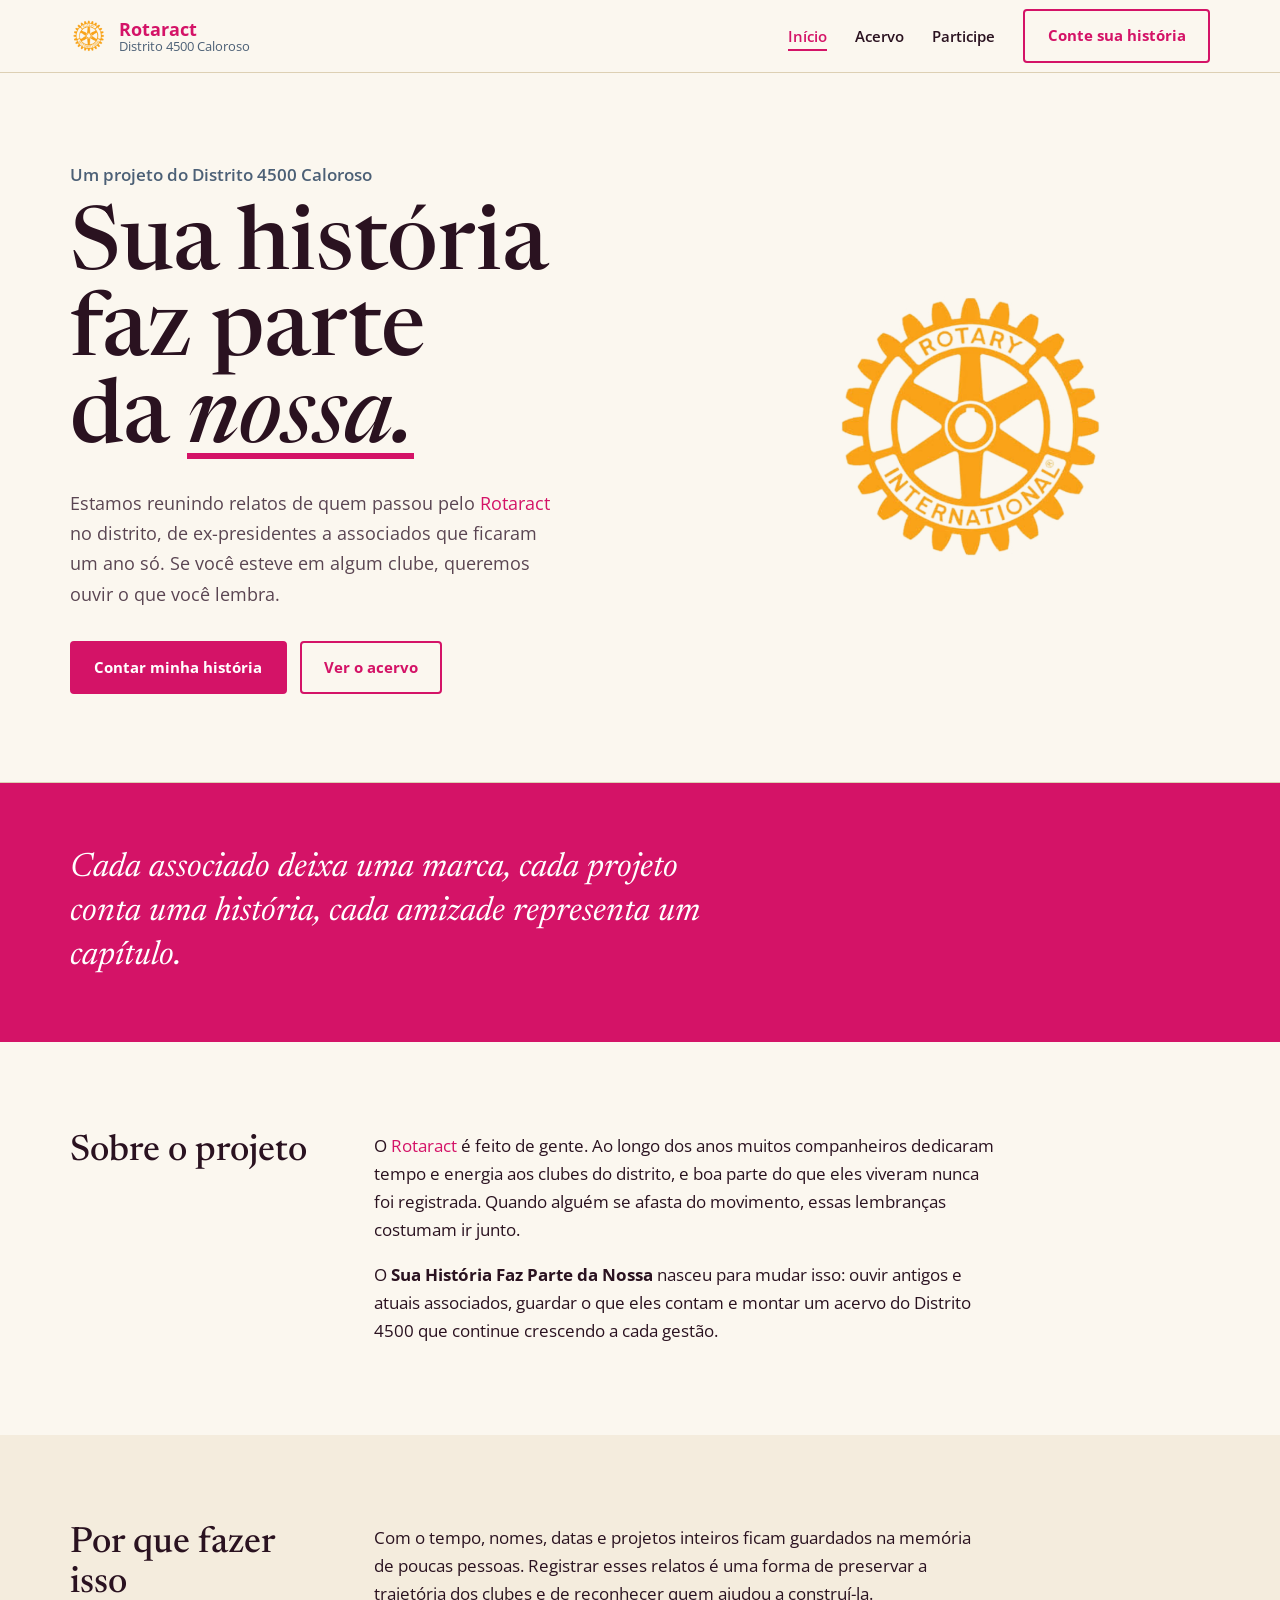
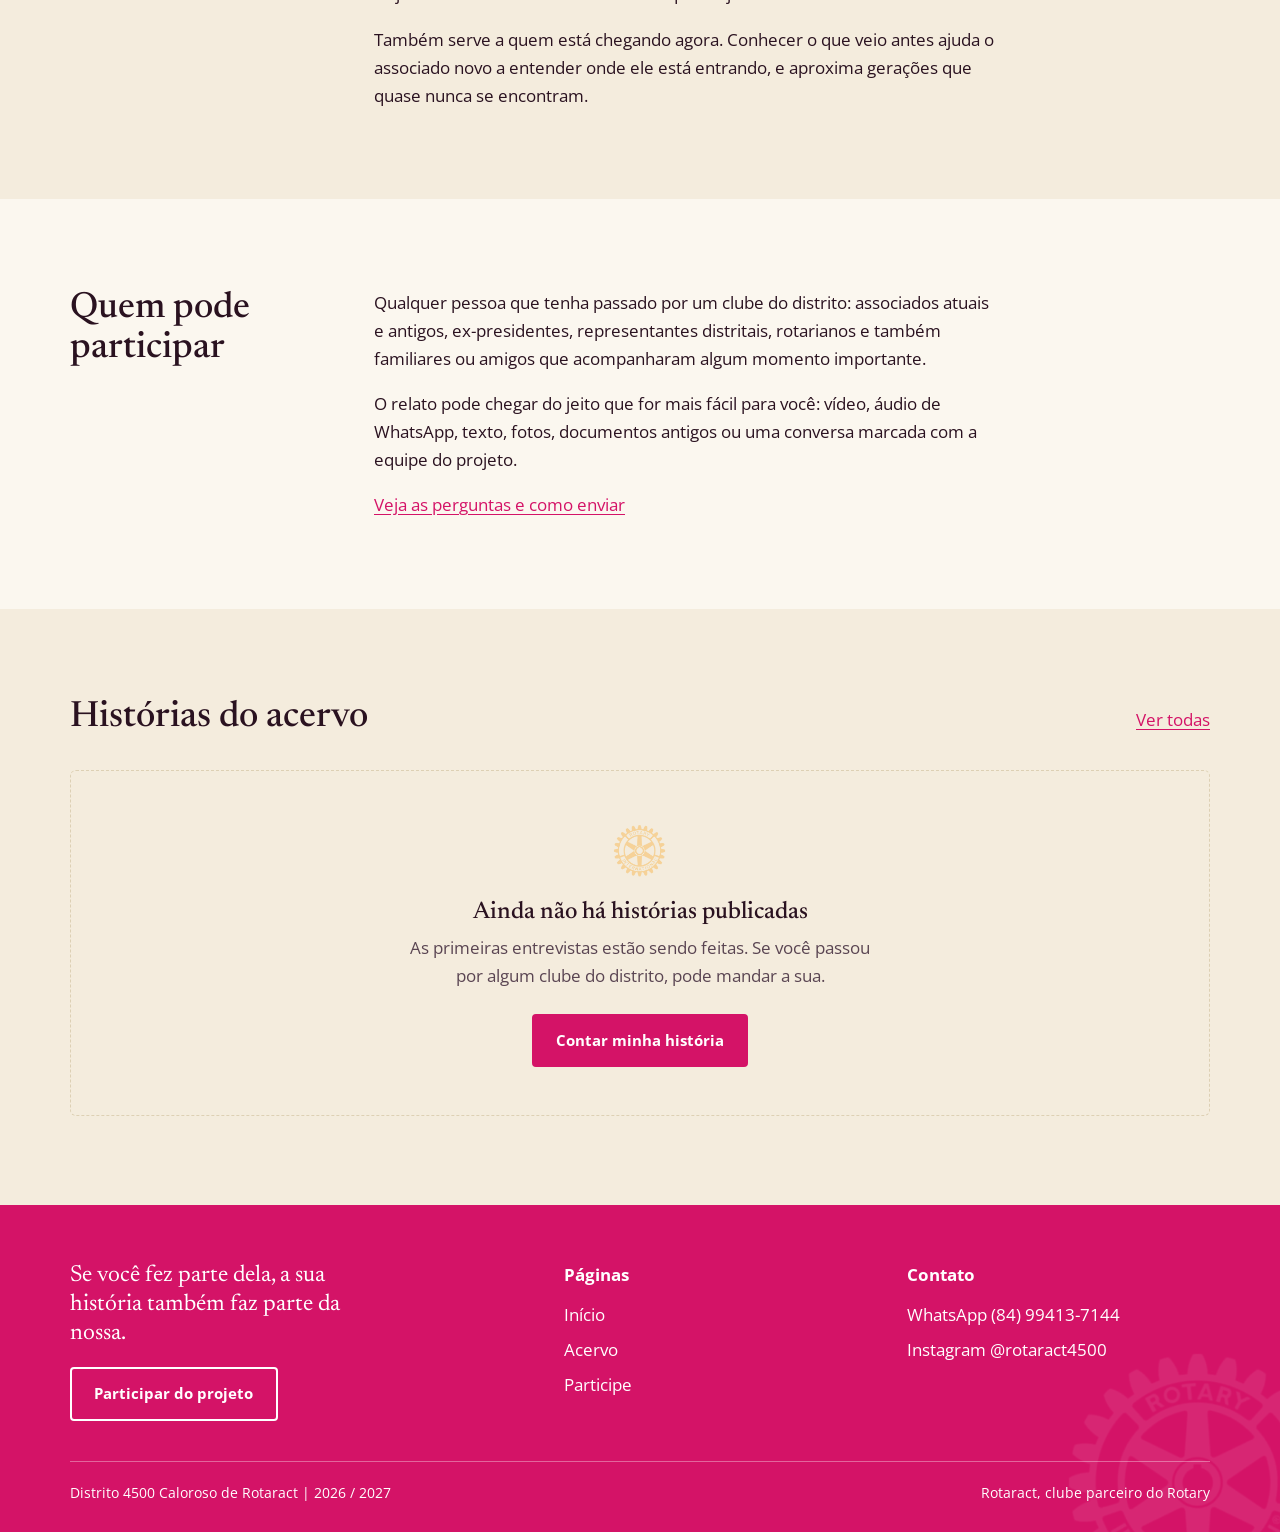
==== commit a3977abd: "Simplifica o visual e reescreve os textos do site Tira os elementos que deixavam o site com cara de " ====
--- a/index.html
+++ b/index.html
@@ -3,86 +3,34 @@
 <head>
 <meta charset="utf-8">
 <meta name="viewport" content="width=device-width, initial-scale=1">
-<title>Sua História Faz Parte da Nossa · Distrito 4500 Caloroso</title>
-<meta name="description" content="O acervo do Distrito 4500 Caloroso de Rotaract. Um lugar para guardar as histórias de quem fez e faz parte do movimento.">
+<title>Sua História Faz Parte da Nossa | Rotaract Distrito 4500</title>
+<meta name="description" content="Projeto do Distrito 4500 Caloroso de Rotaract para reunir as histórias de quem passou pelos nossos clubes.">
 <meta name="theme-color" content="#d41367">
 <meta property="og:title" content="Sua História Faz Parte da Nossa">
-<meta property="og:description" content="O acervo do Distrito 4500 Caloroso de Rotaract. Cada associado deixa uma marca, cada projeto conta uma história.">
+<meta property="og:description" content="Projeto do Distrito 4500 Caloroso de Rotaract para reunir as histórias de quem passou pelos nossos clubes.">
 <meta property="og:type" content="website">
 <link rel="icon" href="assets/grafismos/favicon.svg" type="image/svg+xml">
 <link rel="preconnect" href="https://fonts.googleapis.com">
 <link rel="preconnect" href="https://fonts.gstatic.com" crossorigin>
-<link href="https://fonts.googleapis.com/css2?family=IBM+Plex+Mono:wght@300;400;500&family=Newsreader:ital,opsz,wght@0,6..72,300..700;1,6..72,300..700&family=Open+Sans:wght@300..800&display=swap" rel="stylesheet">
-<link rel="stylesheet" href="css/base.css">
-<link rel="stylesheet" href="css/componentes.css">
-<link rel="stylesheet" href="css/paginas.css">
+<link href="https://fonts.googleapis.com/css2?family=Newsreader:ital,opsz,wght@0,6..72,400..600;1,6..72,400..600&family=Open+Sans:wght@400;600;700&display=swap" rel="stylesheet">
+<link rel="stylesheet" href="css/estilo.css">
 </head>
 <body>
 
 <a class="pular" href="#conteudo">Pular para o conteúdo</a>
 
-<!-- ===================================================================
-     Biblioteca de desenhos. Fica oculta e é reaproveitada pela página.
-     =================================================================== -->
-<svg width="0" height="0" style="position:absolute" aria-hidden="true" focusable="false">
-
-  <!-- formatos de registro -->
-  <symbol id="i-video" viewBox="0 0 24 24" fill="none" stroke="currentColor" stroke-width="1.4">
-    <rect x="1.5" y="6" width="14" height="12"/><path d="M15.5 10.5 22.5 7v10l-7-3.5z"/><circle cx="5.5" cy="9.5" r="1"/>
-  </symbol>
-  <symbol id="i-foto" viewBox="0 0 24 24" fill="none" stroke="currentColor" stroke-width="1.4">
-    <path d="M2 7h4l1.6-2.5h8.8L18 7h4v13H2z"/><circle cx="12" cy="13" r="4.2"/><path d="M19 10h1.4"/>
-  </symbol>
-  <symbol id="i-entrevista" viewBox="0 0 24 24" fill="none" stroke="currentColor" stroke-width="1.4">
-    <path d="M2 4h12v8H7l-3.5 3V12H2z"/><path d="M10 8h12v8h-1.5v3l-3-3H14"/>
-  </symbol>
-  <symbol id="i-texto" viewBox="0 0 24 24" fill="none" stroke="currentColor" stroke-width="1.4">
-    <path d="M4.5 2h10l5 5v15h-15z"/><path d="M14.5 2v5h5"/><path d="M7.5 12h9M7.5 15.5h9M7.5 19h5.5"/>
-  </symbol>
-  <symbol id="i-audio" viewBox="0 0 24 24" fill="none" stroke="currentColor" stroke-width="1.4" stroke-linecap="square">
-    <path d="M2 10v4M6 6.5v11M10 3v18M14 7.5v9M18 5v14M22 10.5v3"/>
-  </symbol>
-  <symbol id="i-documento" viewBox="0 0 24 24" fill="none" stroke="currentColor" stroke-width="1.4">
-    <path d="M3 3h13l5 5v13H3z"/><path d="M16 3v5h5"/><circle cx="12" cy="14.5" r="3.6"/><path d="M12 12.4v2.1l1.5 1"/>
-  </symbol>
-
-  <!-- por que o projeto existe -->
-  <symbol id="i-memoria" viewBox="0 0 24 24" fill="none" stroke="currentColor" stroke-width="1.4">
-    <rect x="2" y="3" width="20" height="7"/><rect x="2" y="14" width="20" height="7"/><path d="M9.5 6.5h5M9.5 17.5h5"/>
-  </symbol>
-  <symbol id="i-reconhecer" viewBox="0 0 24 24" fill="none" stroke="currentColor" stroke-width="1.4">
-    <circle cx="12" cy="9" r="6"/><path d="M12 6.2l1.3 2.3 2.5.4-1.9 1.8.5 2.5-2.4-1.3-2.4 1.3.5-2.5-1.9-1.8 2.5-.4z"/><path d="M8 14.4 6 22l6-2.6L18 22l-2-7.6"/>
-  </symbol>
-  <symbol id="i-vinculo" viewBox="0 0 24 24" fill="none" stroke="currentColor" stroke-width="1.4">
-    <rect x="1.5" y="8" width="12" height="8" rx="4"/><rect x="10.5" y="8" width="12" height="8" rx="4"/>
-  </symbol>
-  <symbol id="i-geracao" viewBox="0 0 24 24" fill="none" stroke="currentColor" stroke-width="1.4">
-    <circle cx="4.5" cy="12" r="2.5"/><circle cx="12" cy="12" r="3.4"/><circle cx="20" cy="12" r="2"/><path d="M7 12h1.6M15.4 12H18"/>
-  </symbol>
-
-  <symbol id="i-seta" viewBox="0 0 24 24" fill="none" stroke="currentColor" stroke-width="1.6">
-    <path d="M4 12h15M13 6l6 6-6 6"/>
-  </symbol>
-</svg>
-
-<!-- ===================================================================
-     CABEÇALHO
-     =================================================================== -->
 <header class="cabecalho">
   <div class="env cabecalho__int">
     <a class="marca" href="index.html">
-      <!-- Ao receber o logo oficial do Rotaract, veja COMO-EDITAR.md, item 1 -->
       <img class="marca__roda" src="assets/marca/rotary.png" alt="" width="480" height="480">
       <span class="marca__texto">
         <span class="marca__nome">Rotaract</span>
         <span class="marca__sub">Distrito 4500 Caloroso</span>
       </span>
     </a>
-
     <button class="menu-btn" type="button" aria-expanded="false" aria-controls="nav-principal" aria-label="Abrir menu">
       <span></span><span></span><span></span>
     </button>
-
     <nav class="nav" id="nav-principal" aria-label="Principal">
       <ul class="nav__lista">
         <li><a class="nav__link" href="index.html" aria-current="page">Início</a></li>
@@ -96,309 +44,102 @@
 
 <main id="conteudo">
 
-<!-- ===================================================================
-     ABERTURA
-     =================================================================== -->
 <section class="abertura">
   <div class="env abertura__grade">
-
     <div>
-      <div class="abertura__cabecalho">
-        <span class="etiqueta"><span class="abertura__ponto"></span> Distrito 4500 Caloroso</span>
-        <span class="etiqueta etiqueta--rosa">Acervo em construção</span>
-      </div>
-
-      <h1 class="abertura__titulo">
-        Sua história<br>faz parte<br>da <em>nossa.</em>
-      </h1>
-
+      <p class="abertura__sobre">Um projeto do Distrito 4500 Caloroso</p>
+      <h1 class="abertura__titulo">Sua história<br>faz parte<br>da <em>nossa.</em></h1>
       <p class="abertura__linha">
-        O <span class="rotaract">Rotaract</span> é formado por pessoas. Este é o acervo que reúne quem passou
-        por aqui, o que cada um construiu e o que ficou depois que foram embora.
+        Estamos reunindo relatos de quem passou pelo <span class="rotaract">Rotaract</span> no
+        distrito, de ex-presidentes a associados que ficaram um ano só. Se você esteve em algum
+        clube, queremos ouvir o que você lembra.
       </p>
-
       <div class="abertura__acoes">
-        <a class="btn" href="participar.html#formulario">
-          Contar minha história
-          <svg class="btn__seta" width="17" height="17" aria-hidden="true"><use href="#i-seta"></use></svg>
-        </a>
-        <a class="btn btn--linha" href="acervo.html">Visitar o acervo</a>
-      </div>
-
-      <div class="abertura__regua">
-        <div class="abertura__dado"><b>4500</b><span>Distrito Caloroso</span></div>
-        <div class="abertura__dado"><b>08</b><span>Perguntas</span></div>
-        <div class="abertura__dado"><b>06</b><span>Formas de registro</span></div>
+        <a class="btn" href="participar.html#formulario">Contar minha história</a>
+        <a class="btn btn--linha" href="acervo.html">Ver o acervo</a>
       </div>
     </div>
 
-    <div class="abertura__peca">
-      <figure class="ficha-mestra">
-        <div class="ficha-mestra__topo">
-          <span>Acervo · Ficha 000</span>
-          <span>Caloroso</span>
-        </div>
-        <div class="ficha-mestra__janela">
-          <img class="ficha-mestra__roda" src="assets/marca/rotary.png" alt="Emblema do Rotary" width="480" height="480">
-        </div>
-        <figcaption class="ficha-mestra__rodape">
-          <p>A história do <span class="rotaract">Rotaract</span> não é feita apenas de datas e gestões. É feita de pessoas.</p>
-          <div class="ficha-mestra__linha">
-            <span>Registro permanente</span>
-            <span>Aberto</span>
-          </div>
-        </figcaption>
-        <div class="carimbo ficha-mestra__carimbo" aria-hidden="true">
-          <span class="carimbo__topo">Distrito</span>
-          <span class="carimbo__meio">4500</span>
-          <span class="carimbo__base">Caloroso</span>
-        </div>
-      </figure>
-    </div>
-
+    <figure class="abertura__emblema">
+      <img src="assets/marca/rotary.png" alt="Emblema do Rotary" width="480" height="480">
+    </figure>
   </div>
 </section>
 
-<!-- ===================================================================
-     MANIFESTO
-     =================================================================== -->
-<section class="manifesto">
-  <img class="manifesto__roda" src="assets/marca/rotary.png" alt="" width="480" height="480">
-  <div class="env manifesto__grade">
+<section class="faixa-citacao">
+  <div class="env">
     <blockquote class="citacao">
       Cada associado deixa uma marca, cada projeto conta uma história, cada amizade representa um capítulo.
-      <span class="citacao__fonte">Projeto Sua História Faz Parte da Nossa</span>
     </blockquote>
-    <div>
-      <p class="etiqueta etiqueta--clara" style="margin-bottom:1rem">O que este projeto faz</p>
-      <ul class="doc-lista" style="color:rgba(255,255,255,.9)">
-        <li>Resgata as histórias de quem construiu o Distrito 4500 Caloroso</li>
-        <li>Registra os relatos em vídeo, texto, áudio e documento</li>
-        <li>Preserva tudo em um acervo digital permanente</li>
-      </ul>
-    </div>
   </div>
 </section>
 
-<!-- ===================================================================
-     O QUE É
-     =================================================================== -->
-<section class="secao" id="apresentacao">
+<section class="secao" id="projeto">
   <div class="env duo">
-    <div class="duo__aside">
-      <span class="num-secao">§ 01 · O projeto</span>
-      <h2 class="duo__titulo">O que se perde<br>quando ninguém anota</h2>
-      <p class="duo__nota">
-        Muitas dessas histórias acabam se perdendo com o passar do tempo,
-        especialmente quando antigos associados se afastam do movimento.
-      </p>
-    </div>
-
-    <div class="prosa perfurado">
+    <h2 class="duo__titulo">Sobre o projeto</h2>
+    <div class="prosa">
       <p>
-        O <span class="rotaract">Rotaract</span> é formado por pessoas, mas sua história é construída por meio das
-        experiências, dos sonhos, dos projetos, das amizades e das contribuições de cada
-        pessoa que passa pelo clube. Ao longo dos anos, muitos companheiros dedicaram
-        tempo, energia e talento ao Rotaract, deixando marcas que contribuíram para a
-        construção da identidade e da trajetória da organização.
+        O <span class="rotaract">Rotaract</span> é feito de gente. Ao longo dos anos muitos
+        companheiros dedicaram tempo e energia aos clubes do distrito, e boa parte do que eles
+        viveram nunca foi registrada. Quando alguém se afasta do movimento, essas lembranças
+        costumam ir junto.
       </p>
       <p>
-        Diante disso, nasceu o projeto <strong>Sua História Faz Parte da Nossa</strong>, com a
-        proposta de resgatar, registrar e preservar as histórias daqueles que fizeram e
-        fazem parte do Rotaract Club, valorizando suas contribuições e fortalecendo o
-        sentimento de pertencimento entre as diferentes gerações de associados.
-      </p>
-      <p>
-        Mais do que contar histórias, o projeto quer mostrar que cada pessoa que passou
-        pelo clube deixou um pouco de si e, com isso, ajudou a construir aquilo que o
-        Rotaract é hoje.
+        O <strong>Sua História Faz Parte da Nossa</strong> nasceu para mudar isso: ouvir antigos e
+        atuais associados, guardar o que eles contam e montar um acervo do Distrito 4500 que
+        continue crescendo a cada gestão.
       </p>
     </div>
   </div>
 </section>
 
-<!-- ===================================================================
-     POR QUE IMPORTA
-     =================================================================== -->
 <section class="secao secao--papel2" id="por-que">
-  <div class="env">
-    <div style="max-width:56ch;margin-bottom:3rem">
-      <span class="num-secao">§ 02 · Por que importa</span>
-      <h2>A memória de uma organização é construída por pessoas</h2>
-      <p style="margin-top:1.1rem;font-size:var(--t-md);color:var(--tinta-2)">
-        Com o passar dos anos, informações importantes podem ser esquecidas ou permanecer
-        restritas à memória de alguns associados. Resgatar essas histórias preserva a
-        trajetória do clube e reconhece quem contribuiu para o seu crescimento.
+  <div class="env duo">
+    <h2 class="duo__titulo">Por que fazer isso</h2>
+    <div class="prosa">
+      <p>
+        Com o tempo, nomes, datas e projetos inteiros ficam guardados na memória de poucas
+        pessoas. Registrar esses relatos é uma forma de preservar a trajetória dos clubes e de
+        reconhecer quem ajudou a construí-la.
       </p>
-    </div>
-
-    <div class="grade-4">
-      <article class="pilar" style="--cor:var(--royal)">
-        <svg class="pilar__icone" aria-hidden="true"><use href="#i-memoria"></use></svg>
-        <h3 class="pilar__titulo">Para não esquecer</h3>
-        <p class="pilar__texto">
-          Cada gestão, projeto, campanha e evento contribui para uma história coletiva que
-          hoje não está registrada em lugar nenhum.
-        </p>
-      </article>
-
-      <article class="pilar" style="--cor:var(--cranberry)">
-        <svg class="pilar__icone" aria-hidden="true"><use href="#i-reconhecer"></use></svg>
-        <h3 class="pilar__titulo">Para reconhecer quem construiu</h3>
-        <p class="pilar__texto">
-          Antigos e atuais associados que dedicaram tempo e talento ao movimento merecem
-          ter sua contribuição nomeada e guardada.
-        </p>
-      </article>
-
-      <article class="pilar" style="--cor:var(--turquoise)">
-        <svg class="pilar__icone" aria-hidden="true"><use href="#i-vinculo"></use></svg>
-        <h3 class="pilar__titulo">Para reaproximar</h3>
-        <p class="pilar__texto">
-          O projeto junta gerações que quase nunca se encontram e devolve ao antigo
-          associado um motivo para voltar.
-        </p>
-      </article>
-
-      <article class="pilar" style="--cor:var(--grass)">
-        <svg class="pilar__icone" aria-hidden="true"><use href="#i-geracao"></use></svg>
-        <h3 class="pilar__titulo">Para quem vem depois</h3>
-        <p class="pilar__texto">
-          Conhecer a trajetória do clube desperta pertencimento nos novos associados e
-          incentiva a continuidade do trabalho voluntário.
-        </p>
-      </article>
+      <p>
+        Também serve a quem está chegando agora. Conhecer o que veio antes ajuda o associado novo
+        a entender onde ele está entrando, e aproxima gerações que quase nunca se encontram.
+      </p>
     </div>
   </div>
 </section>
 
-<!-- ===================================================================
-     QUEM PODE PARTICIPAR
-     =================================================================== -->
-<section class="secao" id="publico">
+<section class="secao" id="participar">
   <div class="env duo">
-    <div class="duo__aside">
-      <span class="num-secao">§ 03 · Quem participa</span>
-      <h2 class="duo__titulo">Quem cabe<br>nesta história</h2>
-    </div>
-    <div>
-      <p class="prosa">
-        O projeto é para os atuais e antigos associados do Rotaract Club, e também para
-        rotarianos, familiares e pessoas que tenham participado de momentos importantes da
-        história do clube.
+    <h2 class="duo__titulo">Quem pode participar</h2>
+    <div class="prosa">
+      <p>
+        Qualquer pessoa que tenha passado por um clube do distrito: associados atuais e antigos,
+        ex-presidentes, representantes distritais, rotarianos e também familiares ou amigos que
+        acompanharam algum momento importante.
       </p>
-      <ul class="publico">
-        <li style="--cor:var(--royal)">Associados atuais</li>
-        <li style="--cor:var(--cranberry)">Antigos associados</li>
-        <li style="--cor:var(--gold)">Ex-presidentes</li>
-        <li style="--cor:var(--turquoise)">Representantes distritais</li>
-        <li style="--cor:var(--violet)">Rotarianos</li>
-        <li style="--cor:var(--orange)">Familiares</li>
-        <li style="--cor:var(--grass)">Convidados de momentos marcantes</li>
-      </ul>
+      <p>
+        O relato pode chegar do jeito que for mais fácil para você: vídeo, áudio de WhatsApp,
+        texto, fotos, documentos antigos ou uma conversa marcada com a equipe do projeto.
+      </p>
+      <p><a href="participar.html">Veja as perguntas e como enviar</a></p>
     </div>
   </div>
 </section>
 
-<!-- ===================================================================
-     FORMATOS DE REGISTRO
-     =================================================================== -->
-<section class="secao secao--papel2" id="registro">
+<section class="secao secao--papel2" id="acervo-previa">
   <div class="env">
-    <div style="max-width:52ch;margin-bottom:2.75rem">
-      <span class="num-secao">§ 04 · Como registrar</span>
-      <h2>Sua história pode chegar de seis jeitos diferentes</h2>
-      <p style="margin-top:1rem;color:var(--tinta-2)">
-        Não existe formato certo. Existe o formato que você consegue e que faz a lembrança
-        chegar inteira.
-      </p>
+    <div class="cabeca-secao">
+      <h2>Histórias do acervo</h2>
+      <a href="acervo.html">Ver todas</a>
     </div>
-
-    <div class="grade-3">
-      <article class="formato" style="--cor:var(--cardinal)">
-        <svg class="formato__icone" aria-hidden="true"><use href="#i-video"></use></svg>
-        <h3 class="formato__nome">Vídeo</h3>
-        <p class="formato__txt">Um depoimento gravado no celular já basta. É o formato que mais rende para as redes do distrito.</p>
-      </article>
-      <article class="formato" style="--cor:var(--sky)">
-        <svg class="formato__icone" aria-hidden="true"><use href="#i-foto"></use></svg>
-        <h3 class="formato__nome">Fotografia</h3>
-        <p class="formato__txt">Fotos de posses, projetos, viagens e reuniões. Antigas ou recentes, digitalizadas ou originais.</p>
-      </article>
-      <article class="formato" style="--cor:var(--violet)">
-        <svg class="formato__icone" aria-hidden="true"><use href="#i-entrevista"></use></svg>
-        <h3 class="formato__nome">Entrevista</h3>
-        <p class="formato__txt">A equipe do projeto marca uma conversa, conduz o roteiro e cuida do registro por você.</p>
-      </article>
-      <article class="formato" style="--cor:var(--royal)">
-        <svg class="formato__icone" aria-hidden="true"><use href="#i-texto"></use></svg>
-        <h3 class="formato__nome">Texto</h3>
-        <p class="formato__txt">Responder por escrito, no seu tempo. Serve para quem prefere pensar antes de falar.</p>
-      </article>
-      <article class="formato" style="--cor:var(--orange)">
-        <svg class="formato__icone" aria-hidden="true"><use href="#i-audio"></use></svg>
-        <h3 class="formato__nome">Áudio</h3>
-        <p class="formato__txt">Um áudio de WhatsApp contando a lembrança. Informal, direto, e guarda o jeito de falar.</p>
-      </article>
-      <article class="formato" style="--cor:var(--grass)">
-        <svg class="formato__icone" aria-hidden="true"><use href="#i-documento"></use></svg>
-        <h3 class="formato__nome">Documento histórico</h3>
-        <p class="formato__txt">Atas, certificados, jornais, convites e projetos antigos que estejam guardados com você.</p>
-      </article>
-    </div>
-  </div>
-</section>
-
-<!-- ===================================================================
-     PRÉVIA DO ACERVO
-     =================================================================== -->
-<section class="secao" id="acervo-previa">
-  <div class="env">
-    <div style="display:flex;flex-wrap:wrap;gap:1.5rem;justify-content:space-between;align-items:end;margin-bottom:2.5rem">
-      <div style="max-width:44ch">
-        <span class="num-secao">§ 05 · Acervo</span>
-        <h2>O acervo do Distrito 4500 Caloroso</h2>
-      </div>
-      <a class="btn btn--linha" href="acervo.html">
-        Ver o acervo completo
-        <svg class="btn__seta" width="17" height="17" aria-hidden="true"><use href="#i-seta"></use></svg>
-      </a>
-    </div>
-
-    <!-- Preenchido a partir de dados/historias.js -->
     <div id="previa-acervo"></div>
-  </div>
-</section>
-
-<!-- ===================================================================
-     CHAMADA FINAL
-     =================================================================== -->
-<section class="secao" style="padding-top:0">
-  <div class="env">
-    <div class="chamada">
-      <div>
-        <h2 class="chamada__titulo">Resgatar essas histórias é uma forma de dizer obrigado</h2>
-        <p class="chamada__txt">
-          A quem veio antes, para valorizar quem está presente e inspirar quem ainda virá.
-          Se você fez parte do Rotaract no Distrito 4500 Caloroso, a sua história cabe aqui.
-        </p>
-      </div>
-      <div style="display:flex;flex-direction:column;gap:.9rem">
-        <a class="btn" href="participar.html#formulario">
-          Contar minha história
-          <svg class="btn__seta" width="17" height="17" aria-hidden="true"><use href="#i-seta"></use></svg>
-        </a>
-        <a class="btn btn--linha" href="participar.html#roteiro">Ver as perguntas antes</a>
-      </div>
-    </div>
   </div>
 </section>
 
 </main>
 
-<!-- ===================================================================
-     RODAPÉ
-     =================================================================== -->
 <footer class="rodape">
   <img class="rodape__roda" src="assets/marca/rotary.png" alt="" width="480" height="480">
   <div class="env">
@@ -407,25 +148,22 @@
         <p class="rodape__frase" data-config="fraseAssinatura"></p>
         <a class="btn btn--claro" href="participar.html#formulario">Participar do projeto</a>
       </div>
-
       <div>
-        <p class="rodape__titulo">Navegar</p>
+        <p class="rodape__titulo">Páginas</p>
         <ul class="rodape__lista">
           <li><a href="index.html">Início</a></li>
           <li><a href="acervo.html">Acervo</a></li>
           <li><a href="participar.html">Participe</a></li>
         </ul>
       </div>
-
       <div>
-        <p class="rodape__titulo">Falar com a equipe</p>
+        <p class="rodape__titulo">Contato</p>
         <ul class="rodape__lista" id="rodape-contato"></ul>
       </div>
     </div>
-
     <div class="rodape__base">
       <span data-config="rodapeCredito"></span>
-      <span>Rotaract · Clube parceiro do Rotary</span>
+      <span>Rotaract, clube parceiro do Rotary</span>
     </div>
   </div>
 </footer>
--- a/css/estilo.css
+++ b/css/estilo.css
@@ -0,0 +1,267 @@
+/* Sua História Faz Parte da Nossa, Rotaract Distrito 4500 */
+
+:root {
+  /* cores oficiais (Rotary Brand Center) */
+  --cranberry: #d41367;
+  --royal: #17458f;
+  --azure: #0067c8;
+  --gold: #f7a81b;
+  --cardinal: #e02927;
+  --turquoise: #00adbb;
+  --sky: #00a2e0;
+  --violet: #901f93;
+  --grass: #009739;
+  --charcoal: #54565a;
+
+  /* neutros do site */
+  --papel: #fbf7ef;
+  --papel-2: #f4ecdd;
+  --branco: #fffdf8;
+  --tinta: #2a1220;
+  --tinta-2: #5a4552;
+  --cinza: #4c6076;
+  --linha: #ddd0b4;
+  --rosa-escuro: #a20d4e;
+
+  --serif: "Newsreader", Georgia, serif;
+  --sans: "Open Sans", "Segoe UI", Arial, sans-serif;
+
+  --largura: 1140px;
+  --margem: clamp(1.25rem, 4vw, 2.5rem);
+}
+
+* { box-sizing: border-box; margin: 0; }
+html { scroll-behavior: smooth; scroll-padding-top: 5.5rem; }
+@media (prefers-reduced-motion: reduce) {
+  html { scroll-behavior: auto; }
+  * { transition: none !important; }
+}
+
+body {
+  font-family: var(--sans);
+  font-size: 1.0625rem;
+  line-height: 1.65;
+  color: var(--tinta);
+  background: var(--papel);
+  -webkit-font-smoothing: antialiased;
+}
+
+img { display: block; max-width: 100%; height: auto; }
+input, button, textarea, select { font: inherit; color: inherit; }
+button { background: none; border: 0; cursor: pointer; }
+[hidden] { display: none !important; }
+:focus-visible { outline: 2px solid var(--azure); outline-offset: 3px; }
+
+h1, h2, h3 { font-family: var(--serif); font-weight: 500; line-height: 1.1; }
+h1 { font-size: clamp(2.2rem, 1.6rem + 3vw, 3.6rem); }
+h2 { font-size: clamp(1.6rem, 1.3rem + 1.2vw, 2.3rem); }
+p + p { margin-top: 1em; }
+
+a { color: var(--cranberry); text-underline-offset: .2em; }
+a:hover { color: var(--rosa-escuro); }
+
+.rotaract { color: var(--cranberry); }
+
+.env { width: min(100% - var(--margem) * 2, var(--largura)); margin-inline: auto; }
+.env-estreito { width: min(100% - var(--margem) * 2, 760px); margin-inline: auto; }
+.secao { padding-block: clamp(3.5rem, 7vw, 6rem); }
+.secao--papel2 { background: var(--papel-2); }
+.prosa { max-width: 62ch; }
+
+.pular {
+  position: absolute; left: 1rem; top: -100px; z-index: 200;
+  background: var(--cranberry); color: #fff; padding: .6rem 1rem; text-decoration: none;
+}
+.pular:focus { top: 1rem; color: #fff; }
+
+
+/* cabeçalho */
+.cabecalho {
+  position: sticky; top: 0; z-index: 100;
+  background: var(--papel);
+  border-bottom: 1px solid var(--linha);
+}
+.cabecalho__int { display: flex; align-items: center; justify-content: space-between; gap: 1.5rem; min-height: 4.5rem; }
+
+.marca { display: flex; align-items: center; gap: .65rem; text-decoration: none; }
+.marca__roda { width: 2.4rem; height: 2.4rem; }
+.marca__texto { display: flex; flex-direction: column; line-height: 1.15; }
+.marca__nome { font-weight: 700; font-size: 1.15rem; color: var(--cranberry); }
+.marca__sub { font-size: .8rem; color: var(--cinza); }
+.marca__oficial { height: 2.4rem; width: auto; }
+
+.nav, .nav__lista { display: flex; align-items: center; gap: 1.75rem; list-style: none; padding: 0; }
+.nav__link { font-weight: 600; font-size: .95rem; color: var(--tinta); text-decoration: none; padding-block: .3rem; }
+.nav__link:hover { color: var(--cranberry); }
+.nav__link[aria-current="page"] { color: var(--cranberry); box-shadow: inset 0 -2px 0 var(--cranberry); }
+
+.menu-btn { display: none; width: 2.6rem; height: 2.6rem; position: relative; }
+.menu-btn span { position: absolute; left: .55rem; right: .55rem; height: 2px; background: var(--tinta); transition: transform .25s, opacity .2s; }
+.menu-btn span:nth-child(1) { top: .85rem; }
+.menu-btn span:nth-child(2) { top: 1.25rem; }
+.menu-btn span:nth-child(3) { top: 1.65rem; }
+.menu-btn[aria-expanded="true"] span:nth-child(1) { transform: translateY(.4rem) rotate(45deg); }
+.menu-btn[aria-expanded="true"] span:nth-child(2) { opacity: 0; }
+.menu-btn[aria-expanded="true"] span:nth-child(3) { transform: translateY(-.4rem) rotate(-45deg); }
+
+@media (max-width: 880px) {
+  .menu-btn { display: block; }
+  .nav {
+    position: fixed; inset: 4.5rem 0 auto 0;
+    flex-direction: column; align-items: stretch; gap: 0;
+    background: var(--papel); border-bottom: 1px solid var(--linha);
+    padding: .5rem var(--margem) 1.5rem;
+    /* sobe a própria altura + a do cabeçalho, senão sobra um pedaço visível */
+    transform: translateY(calc(-100% - 4.5rem));
+    visibility: hidden;
+    transition: transform .3s, visibility .3s;
+  }
+  .nav[data-aberto="true"] { transform: none; visibility: visible; }
+  .nav__lista { flex-direction: column; align-items: stretch; gap: 0; }
+  .nav__link { display: block; padding-block: .9rem; border-bottom: 1px solid var(--linha); box-shadow: none; }
+  .nav .btn { margin-top: 1rem; justify-content: center; }
+}
+
+
+/* botões */
+.btn {
+  display: inline-flex; align-items: center; justify-content: center;
+  padding: .75rem 1.4rem;
+  font-weight: 700; font-size: .95rem; text-decoration: none;
+  border: 2px solid var(--cranberry); border-radius: 4px;
+  background: var(--cranberry); color: #fff;
+  transition: background .15s, color .15s, border-color .15s;
+}
+.btn:hover { background: var(--rosa-escuro); border-color: var(--rosa-escuro); color: #fff; }
+.btn--linha { background: transparent; color: var(--cranberry); }
+.btn--linha:hover { background: var(--cranberry); color: #fff; }
+.btn--ouro { background: var(--gold); border-color: var(--gold); color: var(--tinta); }
+.btn--ouro:hover { background: #e39812; border-color: #e39812; color: var(--tinta); }
+.btn--claro { background: transparent; border-color: #fff; color: #fff; }
+.btn--claro:hover { background: #fff; color: var(--cranberry); }
+
+
+/* página inicial */
+.abertura { padding-block: clamp(3rem, 7vw, 5.5rem); border-bottom: 1px solid var(--linha); }
+.abertura__grade { display: grid; grid-template-columns: 1.3fr 1fr; gap: 3rem; align-items: center; }
+.abertura__sobre { color: var(--cinza); font-weight: 600; margin-bottom: 1rem; }
+.abertura__titulo { font-size: clamp(2.6rem, 1.5rem + 5vw, 5.5rem); line-height: .98; margin-bottom: 1.5rem; }
+.abertura__titulo em { text-decoration: underline; text-decoration-color: var(--cranberry); text-decoration-thickness: .07em; text-underline-offset: .12em; }
+.abertura__linha { font-size: 1.15rem; color: var(--tinta-2); max-width: 48ch; }
+.abertura__acoes { display: flex; flex-wrap: wrap; gap: .8rem; margin-top: 2rem; }
+.abertura__emblema { justify-self: center; width: min(100%, 320px); }
+@media (max-width: 860px) {
+  .abertura__grade { grid-template-columns: 1fr; }
+  .abertura__emblema { display: none; }
+}
+
+.faixa-citacao { background: var(--cranberry); color: #fff; padding-block: clamp(2.5rem, 5vw, 4rem); }
+.citacao { font-family: var(--serif); font-style: italic; font-size: clamp(1.4rem, 1rem + 1.6vw, 2.1rem); line-height: 1.3; max-width: 30ch; }
+.faixa-citacao .citacao { max-width: 34ch; }
+
+.duo { display: grid; grid-template-columns: 16rem 1fr; gap: 3rem; }
+.duo__titulo { margin-bottom: .5rem; }
+@media (max-width: 800px) { .duo { grid-template-columns: 1fr; gap: 1rem; } }
+
+.lista-numerada { padding-left: 1.3rem; display: grid; gap: .6rem; }
+.lista-numerada li::marker { color: var(--cranberry); font-weight: 700; }
+
+.cabeca-secao { display: flex; flex-wrap: wrap; justify-content: space-between; align-items: baseline; gap: 1rem; margin-bottom: 2rem; }
+
+.topo-pagina { padding-block: clamp(2.5rem, 5vw, 4rem) 1rem; }
+.topo-pagina h1 { margin-bottom: 1rem; }
+.topo-pagina .prosa { font-size: 1.15rem; color: var(--tinta-2); }
+
+
+/* acervo */
+.filtros { display: flex; flex-wrap: wrap; gap: 1rem; align-items: flex-end; padding-bottom: 1.5rem; margin-bottom: 2rem; border-bottom: 1px solid var(--linha); }
+.filtro { display: flex; flex-direction: column; gap: .3rem; }
+.filtro label { font-size: .85rem; font-weight: 600; color: var(--cinza); }
+.filtro select, .filtro input { padding: .5rem .65rem; background: var(--branco); border: 1px solid var(--linha); border-radius: 4px; min-width: 10rem; }
+.filtro input { min-width: 14rem; }
+.filtros__contagem { margin-left: auto; font-size: .9rem; color: var(--cinza); padding-bottom: .5rem; }
+@media (max-width: 700px) { .filtros__contagem { margin-left: 0; } }
+
+.acervo-grade { display: grid; grid-template-columns: repeat(auto-fill, minmax(16rem, 1fr)); gap: 1.5rem; }
+
+.ficha {
+  display: flex; flex-direction: column; width: 100%; text-align: left;
+  background: var(--branco); border: 1px solid var(--linha); border-radius: 6px; overflow: hidden;
+  transition: border-color .15s;
+}
+.ficha:hover { border-color: var(--cranberry); }
+.ficha__cor { height: 4px; }
+.ficha__aba { display: flex; justify-content: space-between; padding: .5rem .9rem; font-size: .8rem; color: var(--cinza); border-bottom: 1px solid var(--linha); }
+.ficha__retrato { aspect-ratio: 4 / 3; background: var(--papel-2); overflow: hidden; }
+.ficha__retrato img { width: 100%; height: 100%; object-fit: cover; }
+.ficha__retrato--vazio { display: grid; place-content: center; }
+.ficha__iniciais { font-family: var(--serif); font-size: 2.8rem; opacity: .5; }
+.ficha__corpo { display: flex; flex-direction: column; gap: .35rem; padding: 1rem 1rem 1.2rem; flex: 1; }
+.ficha__nome { font-family: var(--serif); font-size: 1.35rem; line-height: 1.15; }
+.ficha__clube { font-size: .88rem; color: var(--tinta-2); }
+.ficha__trecho { font-family: var(--serif); font-style: italic; color: var(--tinta-2); margin-top: .3rem; flex: 1; }
+.ficha__rodape { display: flex; align-items: center; gap: .4rem; margin-top: .6rem; font-size: .8rem; color: var(--cinza); }
+
+.vazio { text-align: center; padding: 3rem 1.5rem; border: 1px dashed var(--linha); border-radius: 6px; }
+.vazio__roda { width: 4rem; margin: 0 auto 1rem; opacity: .35; }
+.vazio__cod { display: none; }
+.vazio__titulo { font-size: 1.5rem; margin-bottom: .5rem; }
+.vazio__txt { color: var(--tinta-2); max-width: 46ch; margin-inline: auto; }
+.vazio__acoes { display: flex; flex-wrap: wrap; gap: .8rem; justify-content: center; margin-top: 1.5rem; }
+
+.nota-acervo { margin-top: 2.5rem; color: var(--tinta-2); }
+
+.janela { position: fixed; inset: 0; z-index: 200; display: none; justify-content: center; align-items: flex-start; padding: 4vh var(--margem); background: rgba(42,18,32,.6); overflow-y: auto; }
+.janela[data-aberta="true"] { display: flex; }
+.janela__caixa { background: var(--papel); width: min(100%, 44rem); border-radius: 6px; }
+.janela__topo { display: flex; justify-content: space-between; align-items: center; padding: .7rem 1.2rem; border-bottom: 1px solid var(--linha); font-size: .85rem; color: var(--cinza); }
+.janela__fechar { font-size: .95rem; }
+.janela__corpo { padding: 1.5rem 1.5rem 2rem; }
+.janela__foto { margin-bottom: 1.5rem; }
+.janela__nome { margin-bottom: .3rem; }
+.janela__clube { color: var(--cinza); font-size: .9rem; margin-bottom: 1.5rem; }
+.janela__corpo .citacao { font-size: 1.35rem; margin-bottom: 1rem; }
+.janela__qa { border-top: 1px solid var(--linha); padding-top: 1.1rem; margin-top: 1.1rem; }
+.janela__pergunta { font-weight: 700; color: var(--cranberry); margin-bottom: .4rem; }
+
+
+/* formulário */
+.form-envio { background: var(--branco); border: 1px solid var(--linha); border-radius: 6px; padding: clamp(1.25rem, 4vw, 2.25rem); }
+.form-bloco { border: 0; padding: 0; min-width: 0; margin-bottom: 2rem; }
+.form-bloco__titulo { font-family: var(--serif); font-size: 1.35rem; padding-bottom: .6rem; margin-bottom: 1.2rem; border-bottom: 2px solid var(--cranberry); width: 100%; }
+.campo { display: flex; flex-direction: column; gap: .4rem; margin-bottom: 1.2rem; }
+.campo__rotulo { font-weight: 600; font-size: .95rem; }
+.campo__dica { font-size: .85rem; color: var(--tinta-2); }
+.campo__req { color: var(--cardinal); }
+.campo input[type="text"], .campo input[type="email"], .campo input[type="tel"], .campo select, .campo textarea {
+  width: 100%; padding: .7rem .8rem; background: #fff; border: 1px solid var(--linha); border-radius: 4px;
+}
+.campo textarea { min-height: 6.5rem; resize: vertical; }
+.campo input:focus, .campo select:focus, .campo textarea:focus { outline: none; border-color: var(--azure); }
+.campo--linha { display: grid; grid-template-columns: 1fr 1fr; gap: 1rem; }
+@media (max-width: 600px) { .campo--linha { grid-template-columns: 1fr; } }
+.caixa-marca { display: flex; gap: .7rem; align-items: flex-start; font-size: .95rem; }
+.caixa-marca input { margin-top: .3rem; accent-color: var(--cranberry); }
+.aviso { background: var(--papel-2); border-left: 3px solid var(--gold); padding: 1rem 1.1rem; font-size: .92rem; color: var(--tinta-2); margin-bottom: 1.2rem; }
+.form-acoes { display: flex; flex-wrap: wrap; gap: .8rem; }
+.form-status { margin-top: 1rem; font-size: .9rem; color: var(--cinza); min-height: 1.4em; }
+
+.duvidas details { border-bottom: 1px solid var(--linha); padding-block: 1rem; }
+.duvidas details:first-child { border-top: 1px solid var(--linha); }
+.duvidas summary { cursor: pointer; font-weight: 600; }
+.duvidas summary:hover { color: var(--cranberry); }
+.duvidas details p { margin-top: .6rem; color: var(--tinta-2); max-width: 62ch; }
+
+
+/* rodapé */
+.rodape { position: relative; overflow: hidden; background: var(--cranberry); color: #fff; padding-block: 3.5rem 1.75rem; }
+.rodape__roda { position: absolute; right: -5rem; bottom: -7rem; width: 20rem; filter: brightness(0) invert(1); opacity: .08; }
+.rodape__grade { position: relative; display: grid; grid-template-columns: 1.5fr 1fr 1fr; gap: 2.5rem; }
+@media (max-width: 760px) { .rodape__grade { grid-template-columns: 1fr; } }
+.rodape__frase { font-family: var(--serif); font-size: 1.45rem; line-height: 1.25; max-width: 22ch; margin-bottom: 1.2rem; }
+.rodape__titulo { font-weight: 700; margin-bottom: .7rem; }
+.rodape__lista { list-style: none; padding: 0; display: grid; gap: .45rem; }
+.rodape__lista a, .rodape__lista span { color: #fff; text-decoration: none; }
+.rodape__lista a:hover { text-decoration: underline; }
+.rodape .btn--claro:focus-visible, .rodape a:focus-visible { outline-color: #fff; }
+.rodape__base { position: relative; display: flex; flex-wrap: wrap; justify-content: space-between; gap: .75rem; margin-top: 2.5rem; padding-top: 1.25rem; border-top: 1px solid rgba(255,255,255,.35); font-size: .85rem; }
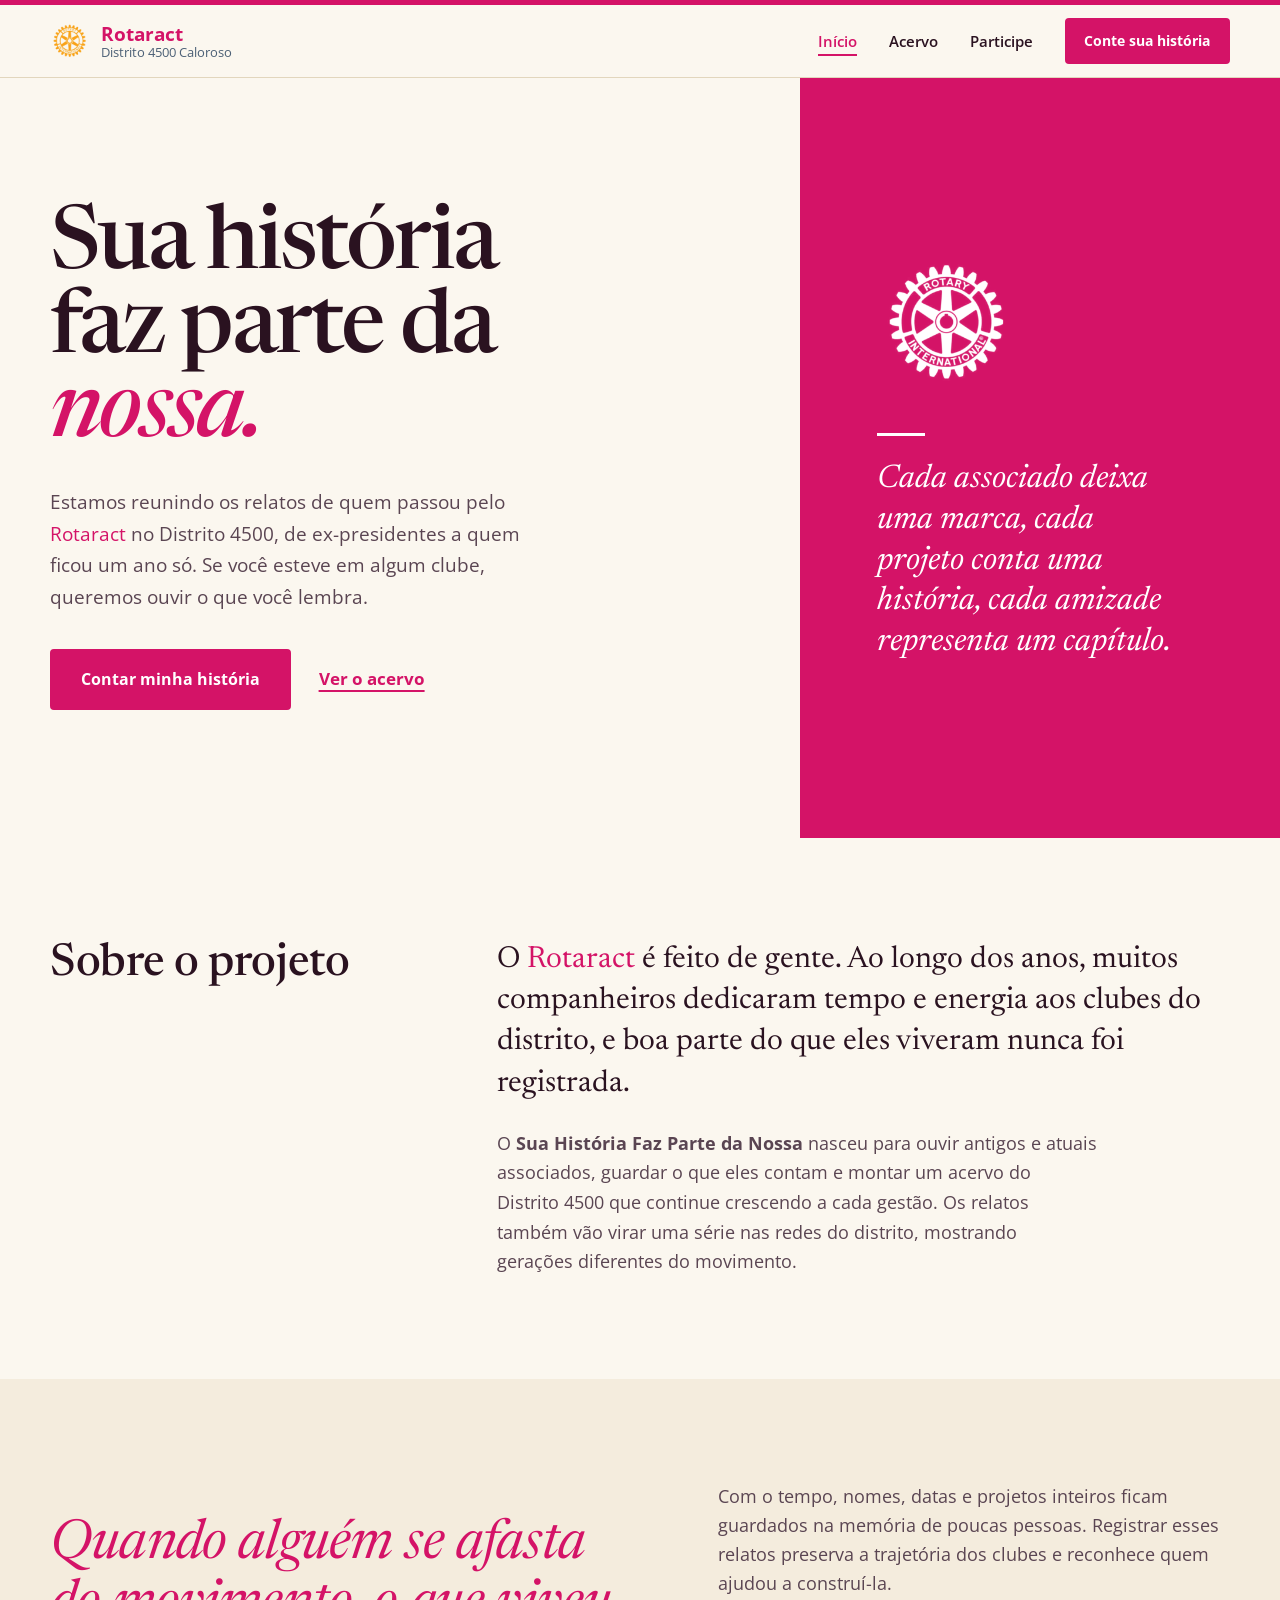
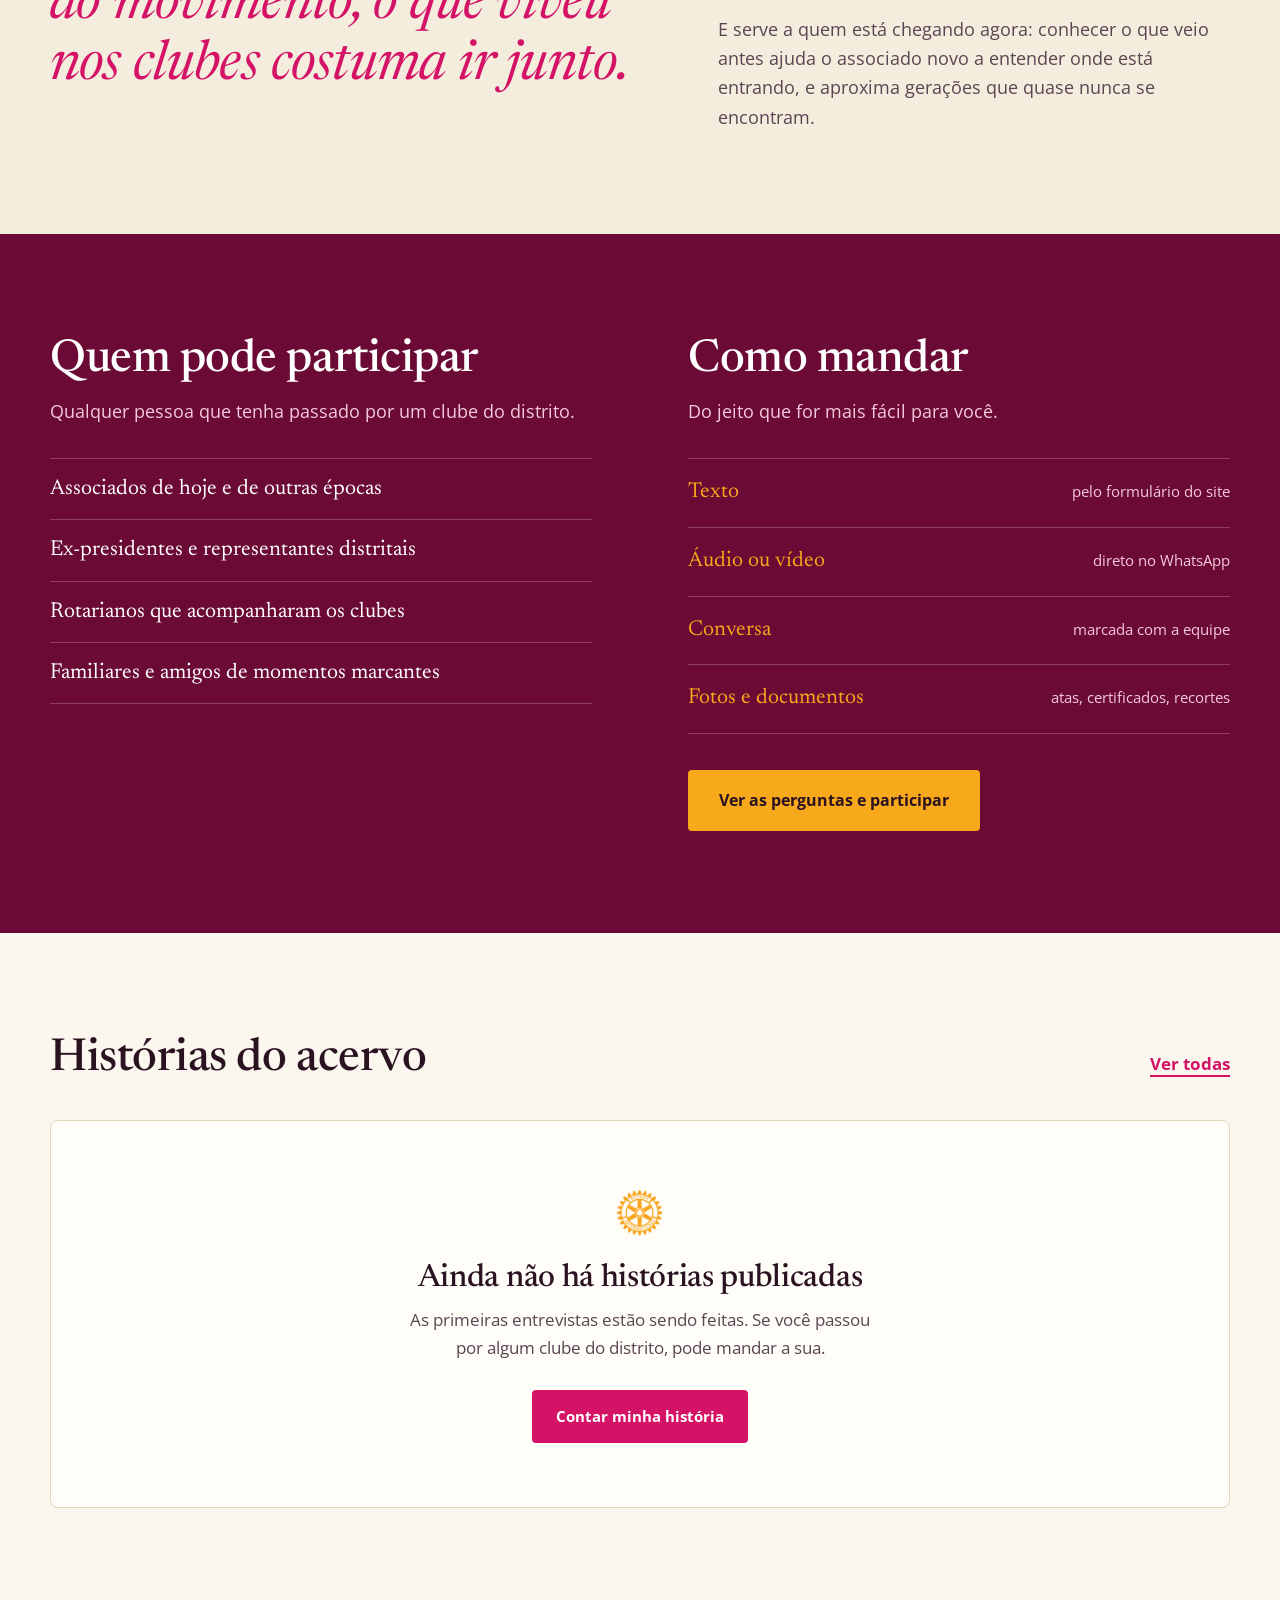
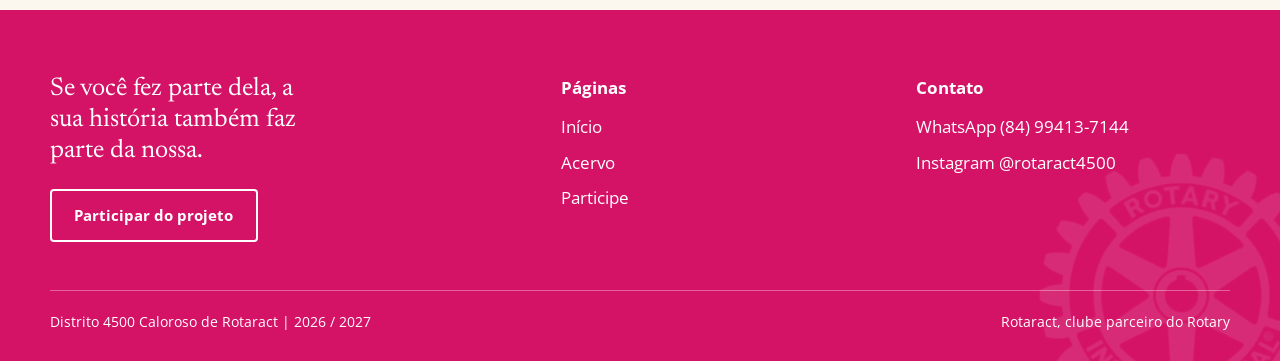
==== commit fc135a09: "Da mais presenca ao visual sem voltar aos vicios de template Abertura em duas metades, com o titulo " ====
--- a/index.html
+++ b/index.html
@@ -37,7 +37,7 @@
         <li><a class="nav__link" href="acervo.html">Acervo</a></li>
         <li><a class="nav__link" href="participar.html">Participe</a></li>
       </ul>
-      <a class="btn btn--linha" href="participar.html#formulario">Conte sua história</a>
+      <a class="btn" href="participar.html#formulario">Conte sua história</a>
     </nav>
   </div>
 </header>
@@ -45,94 +45,96 @@
 <main id="conteudo">
 
 <section class="abertura">
-  <div class="env abertura__grade">
-    <div>
-      <p class="abertura__sobre">Um projeto do Distrito 4500 Caloroso</p>
-      <h1 class="abertura__titulo">Sua história<br>faz parte<br>da <em>nossa.</em></h1>
-      <p class="abertura__linha">
-        Estamos reunindo relatos de quem passou pelo <span class="rotaract">Rotaract</span> no
-        distrito, de ex-presidentes a associados que ficaram um ano só. Se você esteve em algum
-        clube, queremos ouvir o que você lembra.
-      </p>
-      <div class="abertura__acoes">
-        <a class="btn" href="participar.html#formulario">Contar minha história</a>
-        <a class="btn btn--linha" href="acervo.html">Ver o acervo</a>
-      </div>
+  <div class="abertura__texto">
+    <h1 class="abertura__titulo">Sua história faz parte da <em>nossa.</em></h1>
+    <p class="abertura__linha">
+      Estamos reunindo os relatos de quem passou pelo <span class="rotaract">Rotaract</span>
+      no Distrito 4500, de ex-presidentes a quem ficou um ano só. Se você esteve em algum
+      clube, queremos ouvir o que você lembra.
+    </p>
+    <div class="abertura__acoes">
+      <a class="btn btn--grande" href="participar.html#formulario">Contar minha história</a>
+      <a class="link-seta" href="acervo.html">Ver o acervo</a>
     </div>
+  </div>
 
-    <figure class="abertura__emblema">
-      <img src="assets/marca/rotary.png" alt="Emblema do Rotary" width="480" height="480">
-    </figure>
-  </div>
-</section>
-
-<section class="faixa-citacao">
-  <div class="env">
-    <blockquote class="citacao">
-      Cada associado deixa uma marca, cada projeto conta uma história, cada amizade representa um capítulo.
+  <div class="abertura__painel">
+    <img class="abertura__emblema" src="assets/marca/rotary.png" alt="Emblema do Rotary" width="480" height="480">
+    <blockquote class="abertura__citacao">
+      <p>Cada associado deixa uma marca, cada projeto conta uma história, cada amizade representa um capítulo.</p>
     </blockquote>
   </div>
 </section>
 
-<section class="secao" id="projeto">
-  <div class="env duo">
-    <h2 class="duo__titulo">Sobre o projeto</h2>
-    <div class="prosa">
-      <p>
-        O <span class="rotaract">Rotaract</span> é feito de gente. Ao longo dos anos muitos
+<section class="secao">
+  <div class="env sobre">
+    <h2 class="sobre__titulo">Sobre o projeto</h2>
+    <div class="sobre__texto">
+      <p class="lead">
+        O <span class="rotaract">Rotaract</span> é feito de gente. Ao longo dos anos, muitos
         companheiros dedicaram tempo e energia aos clubes do distrito, e boa parte do que eles
-        viveram nunca foi registrada. Quando alguém se afasta do movimento, essas lembranças
-        costumam ir junto.
+        viveram nunca foi registrada.
       </p>
       <p>
-        O <strong>Sua História Faz Parte da Nossa</strong> nasceu para mudar isso: ouvir antigos e
-        atuais associados, guardar o que eles contam e montar um acervo do Distrito 4500 que
-        continue crescendo a cada gestão.
+        O <strong>Sua História Faz Parte da Nossa</strong> nasceu para ouvir antigos e atuais
+        associados, guardar o que eles contam e montar um acervo do Distrito 4500 que continue
+        crescendo a cada gestão. Os relatos também vão virar uma série nas redes do distrito,
+        mostrando gerações diferentes do movimento.
       </p>
     </div>
   </div>
 </section>
 
-<section class="secao secao--papel2" id="por-que">
-  <div class="env duo">
-    <h2 class="duo__titulo">Por que fazer isso</h2>
-    <div class="prosa">
+<section class="destaque">
+  <div class="env destaque__grade">
+    <p class="destaque__frase">
+      Quando alguém se afasta do movimento, o que viveu nos clubes costuma ir junto.
+    </p>
+    <div class="destaque__texto">
       <p>
         Com o tempo, nomes, datas e projetos inteiros ficam guardados na memória de poucas
-        pessoas. Registrar esses relatos é uma forma de preservar a trajetória dos clubes e de
-        reconhecer quem ajudou a construí-la.
+        pessoas. Registrar esses relatos preserva a trajetória dos clubes e reconhece quem
+        ajudou a construí-la.
       </p>
       <p>
-        Também serve a quem está chegando agora. Conhecer o que veio antes ajuda o associado novo
-        a entender onde ele está entrando, e aproxima gerações que quase nunca se encontram.
+        E serve a quem está chegando agora: conhecer o que veio antes ajuda o associado novo a
+        entender onde está entrando, e aproxima gerações que quase nunca se encontram.
       </p>
     </div>
   </div>
 </section>
 
-<section class="secao" id="participar">
-  <div class="env duo">
-    <h2 class="duo__titulo">Quem pode participar</h2>
-    <div class="prosa">
-      <p>
-        Qualquer pessoa que tenha passado por um clube do distrito: associados atuais e antigos,
-        ex-presidentes, representantes distritais, rotarianos e também familiares ou amigos que
-        acompanharam algum momento importante.
-      </p>
-      <p>
-        O relato pode chegar do jeito que for mais fácil para você: vídeo, áudio de WhatsApp,
-        texto, fotos, documentos antigos ou uma conversa marcada com a equipe do projeto.
-      </p>
-      <p><a href="participar.html">Veja as perguntas e como enviar</a></p>
+<section class="convite">
+  <div class="env convite__grade">
+    <div>
+      <h2>Quem pode participar</h2>
+      <p class="convite__intro">Qualquer pessoa que tenha passado por um clube do distrito.</p>
+      <ul class="convite__lista">
+        <li>Associados de hoje e de outras épocas</li>
+        <li>Ex-presidentes e representantes distritais</li>
+        <li>Rotarianos que acompanharam os clubes</li>
+        <li>Familiares e amigos de momentos marcantes</li>
+      </ul>
+    </div>
+    <div>
+      <h2>Como mandar</h2>
+      <p class="convite__intro">Do jeito que for mais fácil para você.</p>
+      <dl class="convite__formatos">
+        <div><dt>Texto</dt><dd>pelo formulário do site</dd></div>
+        <div><dt>Áudio ou vídeo</dt><dd>direto no WhatsApp</dd></div>
+        <div><dt>Conversa</dt><dd>marcada com a equipe</dd></div>
+        <div><dt>Fotos e documentos</dt><dd>atas, certificados, recortes</dd></div>
+      </dl>
+      <a class="btn btn--ouro btn--grande" href="participar.html">Ver as perguntas e participar</a>
     </div>
   </div>
 </section>
 
-<section class="secao secao--papel2" id="acervo-previa">
+<section class="secao">
   <div class="env">
     <div class="cabeca-secao">
       <h2>Histórias do acervo</h2>
-      <a href="acervo.html">Ver todas</a>
+      <a class="link-seta" href="acervo.html">Ver todas</a>
     </div>
     <div id="previa-acervo"></div>
   </div>
--- a/css/estilo.css
+++ b/css/estilo.css
@@ -13,20 +13,22 @@
   --grass: #009739;
   --charcoal: #54565a;
 
-  /* neutros do site */
+  /* derivados e neutros do site */
+  --vinho: #6b0a34;          /* cranberry fechado para blocos escuros */
+  --rosa-claro: #f6c9dc;
+  --rosa-escuro: #a20d4e;
   --papel: #fbf7ef;
   --papel-2: #f4ecdd;
   --branco: #fffdf8;
   --tinta: #2a1220;
   --tinta-2: #5a4552;
   --cinza: #4c6076;
-  --linha: #ddd0b4;
-  --rosa-escuro: #a20d4e;
+  --linha: #e2d6bd;
 
   --serif: "Newsreader", Georgia, serif;
   --sans: "Open Sans", "Segoe UI", Arial, sans-serif;
 
-  --largura: 1140px;
+  --largura: 1180px;
   --margem: clamp(1.25rem, 4vw, 2.5rem);
 }
 
@@ -43,6 +45,7 @@
   line-height: 1.65;
   color: var(--tinta);
   background: var(--papel);
+  border-top: 5px solid var(--cranberry);
   -webkit-font-smoothing: antialiased;
 }
 
@@ -52,9 +55,9 @@
 [hidden] { display: none !important; }
 :focus-visible { outline: 2px solid var(--azure); outline-offset: 3px; }
 
-h1, h2, h3 { font-family: var(--serif); font-weight: 500; line-height: 1.1; }
-h1 { font-size: clamp(2.2rem, 1.6rem + 3vw, 3.6rem); }
-h2 { font-size: clamp(1.6rem, 1.3rem + 1.2vw, 2.3rem); }
+h1, h2, h3 { font-family: var(--serif); font-weight: 500; line-height: 1.08; letter-spacing: -.01em; }
+h1 { font-size: clamp(2.5rem, 1.6rem + 3.6vw, 4.5rem); }
+h2 { font-size: clamp(1.9rem, 1.4rem + 1.8vw, 3rem); }
 p + p { margin-top: 1em; }
 
 a { color: var(--cranberry); text-underline-offset: .2em; }
@@ -64,15 +67,22 @@
 
 .env { width: min(100% - var(--margem) * 2, var(--largura)); margin-inline: auto; }
 .env-estreito { width: min(100% - var(--margem) * 2, 760px); margin-inline: auto; }
-.secao { padding-block: clamp(3.5rem, 7vw, 6rem); }
+.secao { padding-block: clamp(4rem, 8vw, 7rem); }
+.secao--curta { padding-top: 2.5rem; }
 .secao--papel2 { background: var(--papel-2); }
 .prosa { max-width: 62ch; }
+.titulo-secao { margin-bottom: 2.25rem; }
 
 .pular {
   position: absolute; left: 1rem; top: -100px; z-index: 200;
   background: var(--cranberry); color: #fff; padding: .6rem 1rem; text-decoration: none;
 }
 .pular:focus { top: 1rem; color: #fff; }
+
+.link-seta {
+  font-weight: 700; text-decoration: underline;
+  text-decoration-thickness: 2px; text-underline-offset: .3em;
+}
 
 
 /* cabeçalho */
@@ -83,17 +93,18 @@
 }
 .cabecalho__int { display: flex; align-items: center; justify-content: space-between; gap: 1.5rem; min-height: 4.5rem; }
 
-.marca { display: flex; align-items: center; gap: .65rem; text-decoration: none; }
-.marca__roda { width: 2.4rem; height: 2.4rem; }
+.marca { display: flex; align-items: center; gap: .7rem; text-decoration: none; }
+.marca__roda { width: 2.5rem; height: 2.5rem; }
 .marca__texto { display: flex; flex-direction: column; line-height: 1.15; }
-.marca__nome { font-weight: 700; font-size: 1.15rem; color: var(--cranberry); }
+.marca__nome { font-weight: 700; font-size: 1.2rem; color: var(--cranberry); }
 .marca__sub { font-size: .8rem; color: var(--cinza); }
-.marca__oficial { height: 2.4rem; width: auto; }
-
-.nav, .nav__lista { display: flex; align-items: center; gap: 1.75rem; list-style: none; padding: 0; }
+.marca__oficial { height: 2.5rem; width: auto; }
+
+.nav, .nav__lista { display: flex; align-items: center; gap: 2rem; list-style: none; padding: 0; }
 .nav__link { font-weight: 600; font-size: .95rem; color: var(--tinta); text-decoration: none; padding-block: .3rem; }
 .nav__link:hover { color: var(--cranberry); }
 .nav__link[aria-current="page"] { color: var(--cranberry); box-shadow: inset 0 -2px 0 var(--cranberry); }
+.nav .btn { padding: .55rem 1.1rem; font-size: .9rem; }
 
 .menu-btn { display: none; width: 2.6rem; height: 2.6rem; position: relative; }
 .menu-btn span { position: absolute; left: .55rem; right: .55rem; height: 2px; background: var(--tinta); transition: transform .25s, opacity .2s; }
@@ -107,19 +118,19 @@
 @media (max-width: 880px) {
   .menu-btn { display: block; }
   .nav {
-    position: fixed; inset: 4.5rem 0 auto 0;
+    position: fixed; inset: calc(4.5rem + 5px) 0 auto 0;
     flex-direction: column; align-items: stretch; gap: 0;
     background: var(--papel); border-bottom: 1px solid var(--linha);
     padding: .5rem var(--margem) 1.5rem;
     /* sobe a própria altura + a do cabeçalho, senão sobra um pedaço visível */
-    transform: translateY(calc(-100% - 4.5rem));
+    transform: translateY(calc(-100% - 5rem));
     visibility: hidden;
     transition: transform .3s, visibility .3s;
   }
   .nav[data-aberto="true"] { transform: none; visibility: visible; }
   .nav__lista { flex-direction: column; align-items: stretch; gap: 0; }
   .nav__link { display: block; padding-block: .9rem; border-bottom: 1px solid var(--linha); box-shadow: none; }
-  .nav .btn { margin-top: 1rem; justify-content: center; }
+  .nav .btn { margin-top: 1rem; padding: .8rem 1rem; }
 }
 
 
@@ -133,51 +144,154 @@
   transition: background .15s, color .15s, border-color .15s;
 }
 .btn:hover { background: var(--rosa-escuro); border-color: var(--rosa-escuro); color: #fff; }
+.btn--grande { padding: .95rem 1.8rem; font-size: 1rem; }
 .btn--linha { background: transparent; color: var(--cranberry); }
 .btn--linha:hover { background: var(--cranberry); color: #fff; }
 .btn--ouro { background: var(--gold); border-color: var(--gold); color: var(--tinta); }
-.btn--ouro:hover { background: #e39812; border-color: #e39812; color: var(--tinta); }
+.btn--ouro:hover { background: #ffbe45; border-color: #ffbe45; color: var(--tinta); }
 .btn--claro { background: transparent; border-color: #fff; color: #fff; }
 .btn--claro:hover { background: #fff; color: var(--cranberry); }
 
 
-/* página inicial */
-.abertura { padding-block: clamp(3rem, 7vw, 5.5rem); border-bottom: 1px solid var(--linha); }
-.abertura__grade { display: grid; grid-template-columns: 1.3fr 1fr; gap: 3rem; align-items: center; }
-.abertura__sobre { color: var(--cinza); font-weight: 600; margin-bottom: 1rem; }
-.abertura__titulo { font-size: clamp(2.6rem, 1.5rem + 5vw, 5.5rem); line-height: .98; margin-bottom: 1.5rem; }
-.abertura__titulo em { text-decoration: underline; text-decoration-color: var(--cranberry); text-decoration-thickness: .07em; text-underline-offset: .12em; }
-.abertura__linha { font-size: 1.15rem; color: var(--tinta-2); max-width: 48ch; }
-.abertura__acoes { display: flex; flex-wrap: wrap; gap: .8rem; margin-top: 2rem; }
-.abertura__emblema { justify-self: center; width: min(100%, 320px); }
+/* abertura: texto à esquerda, painel de cor sangrando até a borda direita */
+.abertura {
+  display: grid;
+  grid-template-columns: minmax(0, 1.25fr) minmax(0, .75fr);
+  min-height: min(86vh, 760px);
+}
+.abertura__texto {
+  align-self: center;
+  padding-block: clamp(3rem, 8vw, 6rem);
+  padding-left: max(var(--margem), calc((100vw - var(--largura)) / 2));
+  padding-right: clamp(2rem, 5vw, 5rem);
+}
+.abertura__titulo {
+  font-size: clamp(3rem, 1.2rem + 5.4vw, 6.4rem);
+  line-height: .95;
+  letter-spacing: -.03em;
+  max-width: 10ch;
+}
+.abertura__titulo em { font-style: italic; color: var(--cranberry); }
+.abertura__linha { font-size: 1.2rem; color: var(--tinta-2); max-width: 44ch; margin-top: 1.75rem; }
+.abertura__acoes { display: flex; flex-wrap: wrap; align-items: center; gap: 1.25rem 1.75rem; margin-top: 2.25rem; }
+
+.abertura__painel {
+  position: relative;
+  display: flex; flex-direction: column; justify-content: center; gap: 2.5rem;
+  padding: clamp(2.5rem, 6vw, 5rem);
+  background: var(--cranberry); color: #fff;
+  overflow: hidden;
+}
+.abertura__emblema { width: clamp(7rem, 11vw, 10rem); filter: brightness(0) invert(1); }
+.abertura__citacao p {
+  font-family: var(--serif); font-style: italic;
+  font-size: clamp(1.5rem, 1rem + 1.3vw, 2.2rem); line-height: 1.25;
+  max-width: 17ch;
+}
+.abertura__citacao::before {
+  content: ""; display: block; width: 3rem; height: 3px;
+  background: #fff; margin-bottom: 1.5rem;
+}
+
 @media (max-width: 860px) {
-  .abertura__grade { grid-template-columns: 1fr; }
-  .abertura__emblema { display: none; }
-}
-
-.faixa-citacao { background: var(--cranberry); color: #fff; padding-block: clamp(2.5rem, 5vw, 4rem); }
-.citacao { font-family: var(--serif); font-style: italic; font-size: clamp(1.4rem, 1rem + 1.6vw, 2.1rem); line-height: 1.3; max-width: 30ch; }
-.faixa-citacao .citacao { max-width: 34ch; }
-
-.duo { display: grid; grid-template-columns: 16rem 1fr; gap: 3rem; }
-.duo__titulo { margin-bottom: .5rem; }
-@media (max-width: 800px) { .duo { grid-template-columns: 1fr; gap: 1rem; } }
-
-.lista-numerada { padding-left: 1.3rem; display: grid; gap: .6rem; }
-.lista-numerada li::marker { color: var(--cranberry); font-weight: 700; }
-
-.cabeca-secao { display: flex; flex-wrap: wrap; justify-content: space-between; align-items: baseline; gap: 1rem; margin-bottom: 2rem; }
-
-.topo-pagina { padding-block: clamp(2.5rem, 5vw, 4rem) 1rem; }
-.topo-pagina h1 { margin-bottom: 1rem; }
-.topo-pagina .prosa { font-size: 1.15rem; color: var(--tinta-2); }
+  .abertura { grid-template-columns: 1fr; min-height: 0; }
+  .abertura__texto { padding-inline: var(--margem); }
+  .abertura__painel { flex-direction: row; align-items: center; gap: 1.5rem; padding: 2rem var(--margem); }
+  .abertura__emblema { width: 4.5rem; flex: none; }
+  .abertura__citacao p { font-size: 1.2rem; max-width: none; }
+  .abertura__citacao::before { display: none; }
+}
+
+
+/* sobre */
+.sobre { display: grid; grid-template-columns: minmax(0, 1fr) minmax(0, 2fr); gap: 3rem 5rem; }
+.sobre__texto p { font-size: 1.125rem; color: var(--tinta-2); max-width: 60ch; }
+.sobre__texto .lead {
+  font-family: var(--serif); font-size: clamp(1.4rem, 1.1rem + 1vw, 1.9rem);
+  line-height: 1.35; color: var(--tinta); margin-bottom: 1.5rem;
+}
+@media (max-width: 800px) { .sobre { grid-template-columns: 1fr; gap: 1.5rem; } }
+
+
+/* frase em destaque */
+.destaque { background: var(--papel-2); padding-block: clamp(4rem, 8vw, 7rem); }
+.destaque__grade { display: grid; grid-template-columns: minmax(0, 1.15fr) minmax(0, 1fr); gap: 3rem 5rem; align-items: center; }
+.destaque__frase {
+  font-family: var(--serif); font-style: italic;
+  font-size: clamp(2rem, 1.2rem + 2.8vw, 3.5rem); line-height: 1.1; letter-spacing: -.015em;
+  color: var(--cranberry);
+}
+.destaque__texto p { font-size: 1.1rem; color: var(--tinta-2); }
+@media (max-width: 800px) { .destaque__grade { grid-template-columns: 1fr; } }
+
+
+/* convite: bloco escuro com quem participa e como mandar */
+.convite { background: var(--vinho); color: #fff; padding-block: clamp(4rem, 8vw, 7rem); }
+.convite__grade { display: grid; grid-template-columns: 1fr 1fr; gap: 4rem 6rem; }
+.convite h2 { color: #fff; }
+.convite__intro { color: var(--rosa-claro); font-size: 1.1rem; margin: .75rem 0 2rem; }
+.convite__lista { list-style: none; padding: 0; }
+.convite__lista li,
+.convite__formatos div { padding-block: 1rem; border-top: 1px solid rgba(255,255,255,.22); }
+.convite__lista li:last-child,
+.convite__formatos div:last-child { border-bottom: 1px solid rgba(255,255,255,.22); }
+.convite__lista li { font-family: var(--serif); font-size: 1.35rem; line-height: 1.3; }
+.convite__formatos div { display: flex; flex-wrap: wrap; align-items: baseline; justify-content: space-between; gap: .25rem 1rem; }
+.convite__formatos dt { font-family: var(--serif); font-size: 1.35rem; color: var(--gold); }
+.convite__formatos dd { color: var(--rosa-claro); font-size: .95rem; }
+.convite .btn { margin-top: 2.25rem; }
+@media (max-width: 800px) { .convite__grade { grid-template-columns: 1fr; } }
+
+
+/* cabeçalho de seção com link ou nota ao lado */
+.cabeca-secao { display: flex; flex-wrap: wrap; justify-content: space-between; align-items: baseline; gap: .75rem 2rem; margin-bottom: 2.25rem; }
+.cabeca-secao p { color: var(--tinta-2); max-width: 40ch; }
+
+
+/* topo das páginas internas */
+.topo-pagina {
+  position: relative; overflow: hidden;
+  background: var(--cranberry); color: #fff;
+  padding-block: clamp(3rem, 7vw, 5.5rem);
+}
+.topo-pagina h1 { color: #fff; margin-bottom: 1rem; }
+.topo-pagina .prosa { font-size: 1.2rem; max-width: 52ch; }
+.topo-pagina .rotaract { color: #fff; font-weight: 700; }
+.topo-pagina .env { position: relative; }
+.topo-pagina__roda {
+  position: absolute; right: -4rem; top: 50%; transform: translateY(-50%);
+  width: 24rem; filter: brightness(0) invert(1); opacity: .12;
+}
+@media (max-width: 700px) { .topo-pagina__roda { width: 14rem; right: -5rem; } }
+
+
+/* participe: passos e perguntas */
+.passos-lista { list-style: none; padding: 0; counter-reset: passo; display: grid; grid-template-columns: repeat(4, 1fr); gap: 2.5rem; }
+.passos-lista li { counter-increment: passo; border-top: 3px solid var(--cranberry); padding-top: 1.25rem; color: var(--tinta-2); }
+.passos-lista li::before {
+  content: counter(passo); display: block;
+  font-family: var(--serif); font-size: 3rem; line-height: 1; color: var(--cranberry); margin-bottom: .75rem;
+}
+.passos-lista strong { display: block; font-family: var(--serif); font-weight: 500; font-size: 1.35rem; color: var(--tinta); margin-bottom: .35rem; }
+@media (max-width: 1000px) { .passos-lista { grid-template-columns: 1fr 1fr; } }
+@media (max-width: 560px) { .passos-lista { grid-template-columns: 1fr; gap: 2rem; } }
+
+.perguntas-lista { list-style: none; padding: 0; counter-reset: pergunta; display: grid; grid-template-columns: 1fr 1fr; column-gap: 4rem; }
+.perguntas-lista li {
+  counter-increment: pergunta;
+  position: relative; padding: 1.1rem 0 1.1rem 2.5rem; border-bottom: 1px solid var(--linha);
+  font-family: var(--serif); font-size: 1.3rem; line-height: 1.3;
+}
+/* número fora do fluxo do texto, para não separar o span do Rotaract */
+.perguntas-lista li::before { content: counter(pergunta); position: absolute; left: 0; font-weight: 600; color: var(--cranberry); }
+@media (max-width: 800px) { .perguntas-lista { grid-template-columns: 1fr; } }
 
 
 /* acervo */
 .filtros { display: flex; flex-wrap: wrap; gap: 1rem; align-items: flex-end; padding-bottom: 1.5rem; margin-bottom: 2rem; border-bottom: 1px solid var(--linha); }
 .filtro { display: flex; flex-direction: column; gap: .3rem; }
 .filtro label { font-size: .85rem; font-weight: 600; color: var(--cinza); }
-.filtro select, .filtro input { padding: .5rem .65rem; background: var(--branco); border: 1px solid var(--linha); border-radius: 4px; min-width: 10rem; }
+.filtro select, .filtro input { padding: .55rem .7rem; background: var(--branco); border: 1px solid var(--linha); border-radius: 4px; min-width: 10rem; }
 .filtro input { min-width: 14rem; }
 .filtros__contagem { margin-left: auto; font-size: .9rem; color: var(--cinza); padding-bottom: .5rem; }
 @media (max-width: 700px) { .filtros__contagem { margin-left: 0; } }
@@ -187,9 +301,9 @@
 .ficha {
   display: flex; flex-direction: column; width: 100%; text-align: left;
   background: var(--branco); border: 1px solid var(--linha); border-radius: 6px; overflow: hidden;
-  transition: border-color .15s;
-}
-.ficha:hover { border-color: var(--cranberry); }
+  transition: border-color .15s, box-shadow .15s;
+}
+.ficha:hover { border-color: var(--cranberry); box-shadow: 0 8px 24px -14px rgba(42,18,32,.35); }
 .ficha__cor { height: 4px; }
 .ficha__aba { display: flex; justify-content: space-between; padding: .5rem .9rem; font-size: .8rem; color: var(--cinza); border-bottom: 1px solid var(--linha); }
 .ficha__retrato { aspect-ratio: 4 / 3; background: var(--papel-2); overflow: hidden; }
@@ -202,42 +316,46 @@
 .ficha__trecho { font-family: var(--serif); font-style: italic; color: var(--tinta-2); margin-top: .3rem; flex: 1; }
 .ficha__rodape { display: flex; align-items: center; gap: .4rem; margin-top: .6rem; font-size: .8rem; color: var(--cinza); }
 
-.vazio { text-align: center; padding: 3rem 1.5rem; border: 1px dashed var(--linha); border-radius: 6px; }
-.vazio__roda { width: 4rem; margin: 0 auto 1rem; opacity: .35; }
-.vazio__cod { display: none; }
-.vazio__titulo { font-size: 1.5rem; margin-bottom: .5rem; }
+.vazio {
+  text-align: center; padding: clamp(2.5rem, 6vw, 4rem) 1.5rem;
+  background: var(--branco); border: 1px solid var(--linha); border-radius: 8px;
+}
+.vazio__roda { width: 3.5rem; margin: 0 auto 1.25rem; }
+.vazio__titulo { font-size: clamp(1.5rem, 1.2rem + 1vw, 2rem); margin-bottom: .6rem; }
 .vazio__txt { color: var(--tinta-2); max-width: 46ch; margin-inline: auto; }
-.vazio__acoes { display: flex; flex-wrap: wrap; gap: .8rem; justify-content: center; margin-top: 1.5rem; }
+.vazio__acoes { display: flex; flex-wrap: wrap; gap: .8rem; justify-content: center; margin-top: 1.75rem; }
 
 .nota-acervo { margin-top: 2.5rem; color: var(--tinta-2); }
 
 .janela { position: fixed; inset: 0; z-index: 200; display: none; justify-content: center; align-items: flex-start; padding: 4vh var(--margem); background: rgba(42,18,32,.6); overflow-y: auto; }
 .janela[data-aberta="true"] { display: flex; }
-.janela__caixa { background: var(--papel); width: min(100%, 44rem); border-radius: 6px; }
+.janela__caixa { background: var(--papel); width: min(100%, 44rem); border-radius: 8px; overflow: hidden; }
 .janela__topo { display: flex; justify-content: space-between; align-items: center; padding: .7rem 1.2rem; border-bottom: 1px solid var(--linha); font-size: .85rem; color: var(--cinza); }
 .janela__fechar { font-size: .95rem; }
 .janela__corpo { padding: 1.5rem 1.5rem 2rem; }
 .janela__foto { margin-bottom: 1.5rem; }
 .janela__nome { margin-bottom: .3rem; }
 .janela__clube { color: var(--cinza); font-size: .9rem; margin-bottom: 1.5rem; }
-.janela__corpo .citacao { font-size: 1.35rem; margin-bottom: 1rem; }
+.janela__corpo .citacao { font-family: var(--serif); font-style: italic; font-size: 1.35rem; line-height: 1.35; color: var(--cranberry); margin-bottom: 1rem; }
 .janela__qa { border-top: 1px solid var(--linha); padding-top: 1.1rem; margin-top: 1.1rem; }
 .janela__pergunta { font-weight: 700; color: var(--cranberry); margin-bottom: .4rem; }
+.janela__resposta { font-family: var(--serif); font-size: 1.15rem; }
 
 
 /* formulário */
-.form-envio { background: var(--branco); border: 1px solid var(--linha); border-radius: 6px; padding: clamp(1.25rem, 4vw, 2.25rem); }
-.form-bloco { border: 0; padding: 0; min-width: 0; margin-bottom: 2rem; }
-.form-bloco__titulo { font-family: var(--serif); font-size: 1.35rem; padding-bottom: .6rem; margin-bottom: 1.2rem; border-bottom: 2px solid var(--cranberry); width: 100%; }
+.form-envio { background: var(--branco); border: 1px solid var(--linha); border-radius: 8px; padding: clamp(1.25rem, 4vw, 2.5rem); }
+.form-bloco { border: 0; padding: 0; min-width: 0; margin-bottom: 2.25rem; }
+.form-bloco__titulo { font-family: var(--serif); font-size: 1.45rem; padding-bottom: .6rem; margin-bottom: 1.25rem; border-bottom: 2px solid var(--cranberry); width: 100%; }
 .campo { display: flex; flex-direction: column; gap: .4rem; margin-bottom: 1.2rem; }
 .campo__rotulo { font-weight: 600; font-size: .95rem; }
 .campo__dica { font-size: .85rem; color: var(--tinta-2); }
 .campo__req { color: var(--cardinal); }
 .campo input[type="text"], .campo input[type="email"], .campo input[type="tel"], .campo select, .campo textarea {
-  width: 100%; padding: .7rem .8rem; background: #fff; border: 1px solid var(--linha); border-radius: 4px;
+  width: 100%; padding: .75rem .85rem; background: #fff; border: 1px solid var(--linha); border-radius: 4px;
+  transition: border-color .15s, box-shadow .15s;
 }
 .campo textarea { min-height: 6.5rem; resize: vertical; }
-.campo input:focus, .campo select:focus, .campo textarea:focus { outline: none; border-color: var(--azure); }
+.campo input:focus, .campo select:focus, .campo textarea:focus { outline: none; border-color: var(--cranberry); box-shadow: 0 0 0 3px rgba(212,19,103,.15); }
 .campo--linha { display: grid; grid-template-columns: 1fr 1fr; gap: 1rem; }
 @media (max-width: 600px) { .campo--linha { grid-template-columns: 1fr; } }
 .caixa-marca { display: flex; gap: .7rem; align-items: flex-start; font-size: .95rem; }
@@ -246,22 +364,35 @@
 .form-acoes { display: flex; flex-wrap: wrap; gap: .8rem; }
 .form-status { margin-top: 1rem; font-size: .9rem; color: var(--cinza); min-height: 1.4em; }
 
-.duvidas details { border-bottom: 1px solid var(--linha); padding-block: 1rem; }
+
+/* dúvidas */
+.duvidas details { border-bottom: 1px solid var(--linha); }
 .duvidas details:first-child { border-top: 1px solid var(--linha); }
-.duvidas summary { cursor: pointer; font-weight: 600; }
+.duvidas summary {
+  list-style: none; cursor: pointer;
+  display: flex; justify-content: space-between; gap: 1rem;
+  padding-block: 1.1rem;
+  font-family: var(--serif); font-size: 1.25rem;
+}
+.duvidas summary::-webkit-details-marker { display: none; }
+.duvidas summary::after { content: "+"; font-family: var(--sans); color: var(--cranberry); font-size: 1.4rem; line-height: 1; transition: transform .2s; }
+.duvidas details[open] summary::after { transform: rotate(45deg); }
 .duvidas summary:hover { color: var(--cranberry); }
-.duvidas details p { margin-top: .6rem; color: var(--tinta-2); max-width: 62ch; }
+.duvidas details p { padding-bottom: 1.2rem; color: var(--tinta-2); max-width: 62ch; }
+
+.duo { display: grid; grid-template-columns: minmax(0, 1fr) minmax(0, 2fr); gap: 2rem 5rem; }
+@media (max-width: 800px) { .duo { grid-template-columns: 1fr; } }
 
 
 /* rodapé */
-.rodape { position: relative; overflow: hidden; background: var(--cranberry); color: #fff; padding-block: 3.5rem 1.75rem; }
-.rodape__roda { position: absolute; right: -5rem; bottom: -7rem; width: 20rem; filter: brightness(0) invert(1); opacity: .08; }
+.rodape { position: relative; overflow: hidden; background: var(--cranberry); color: #fff; padding-block: 4rem 1.75rem; }
+.rodape__roda { position: absolute; right: -5rem; bottom: -7rem; width: 22rem; filter: brightness(0) invert(1); opacity: .1; }
 .rodape__grade { position: relative; display: grid; grid-template-columns: 1.5fr 1fr 1fr; gap: 2.5rem; }
 @media (max-width: 760px) { .rodape__grade { grid-template-columns: 1fr; } }
-.rodape__frase { font-family: var(--serif); font-size: 1.45rem; line-height: 1.25; max-width: 22ch; margin-bottom: 1.2rem; }
+.rodape__frase { font-family: var(--serif); font-size: 1.6rem; line-height: 1.2; max-width: 20ch; margin-bottom: 1.4rem; }
 .rodape__titulo { font-weight: 700; margin-bottom: .7rem; }
 .rodape__lista { list-style: none; padding: 0; display: grid; gap: .45rem; }
 .rodape__lista a, .rodape__lista span { color: #fff; text-decoration: none; }
 .rodape__lista a:hover { text-decoration: underline; }
-.rodape .btn--claro:focus-visible, .rodape a:focus-visible { outline-color: #fff; }
-.rodape__base { position: relative; display: flex; flex-wrap: wrap; justify-content: space-between; gap: .75rem; margin-top: 2.5rem; padding-top: 1.25rem; border-top: 1px solid rgba(255,255,255,.35); font-size: .85rem; }
+.rodape a:focus-visible { outline-color: #fff; }
+.rodape__base { position: relative; display: flex; flex-wrap: wrap; justify-content: space-between; gap: .75rem; margin-top: 3rem; padding-top: 1.25rem; border-top: 1px solid rgba(255,255,255,.35); font-size: .85rem; }
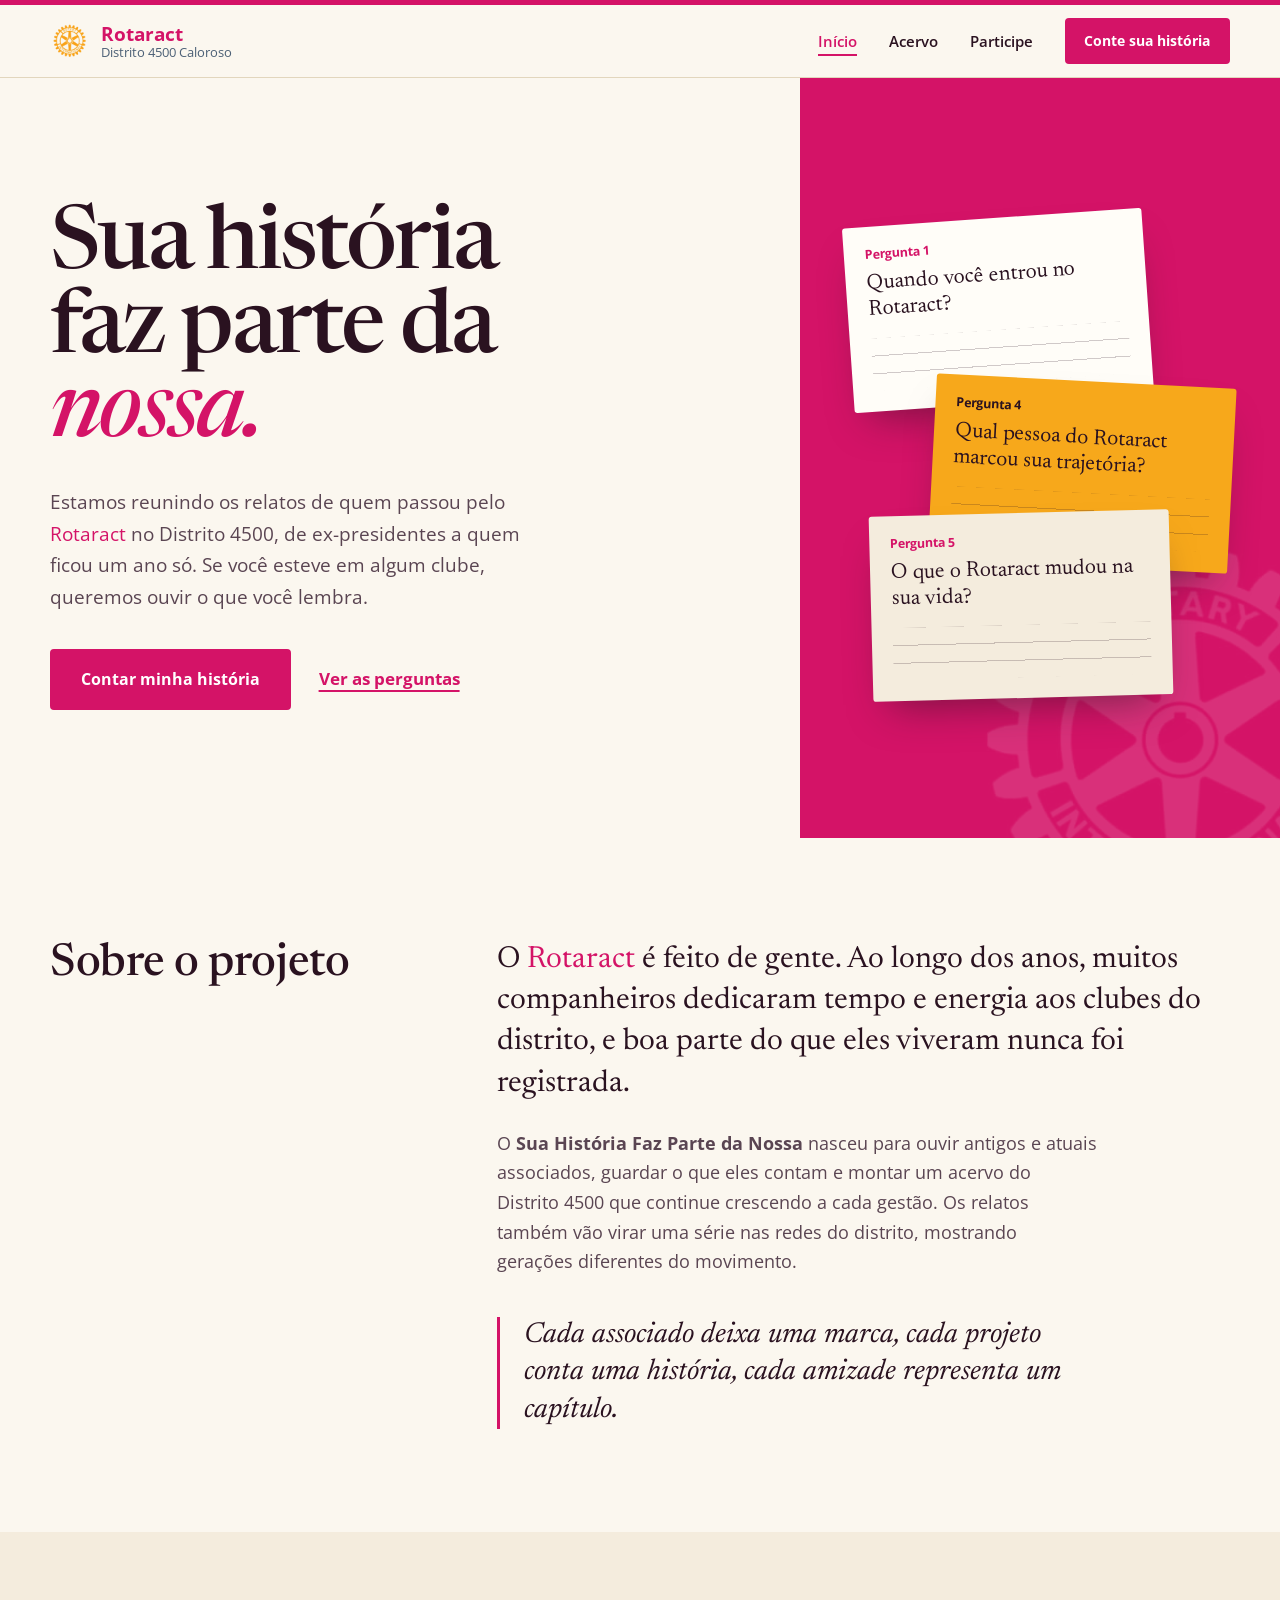
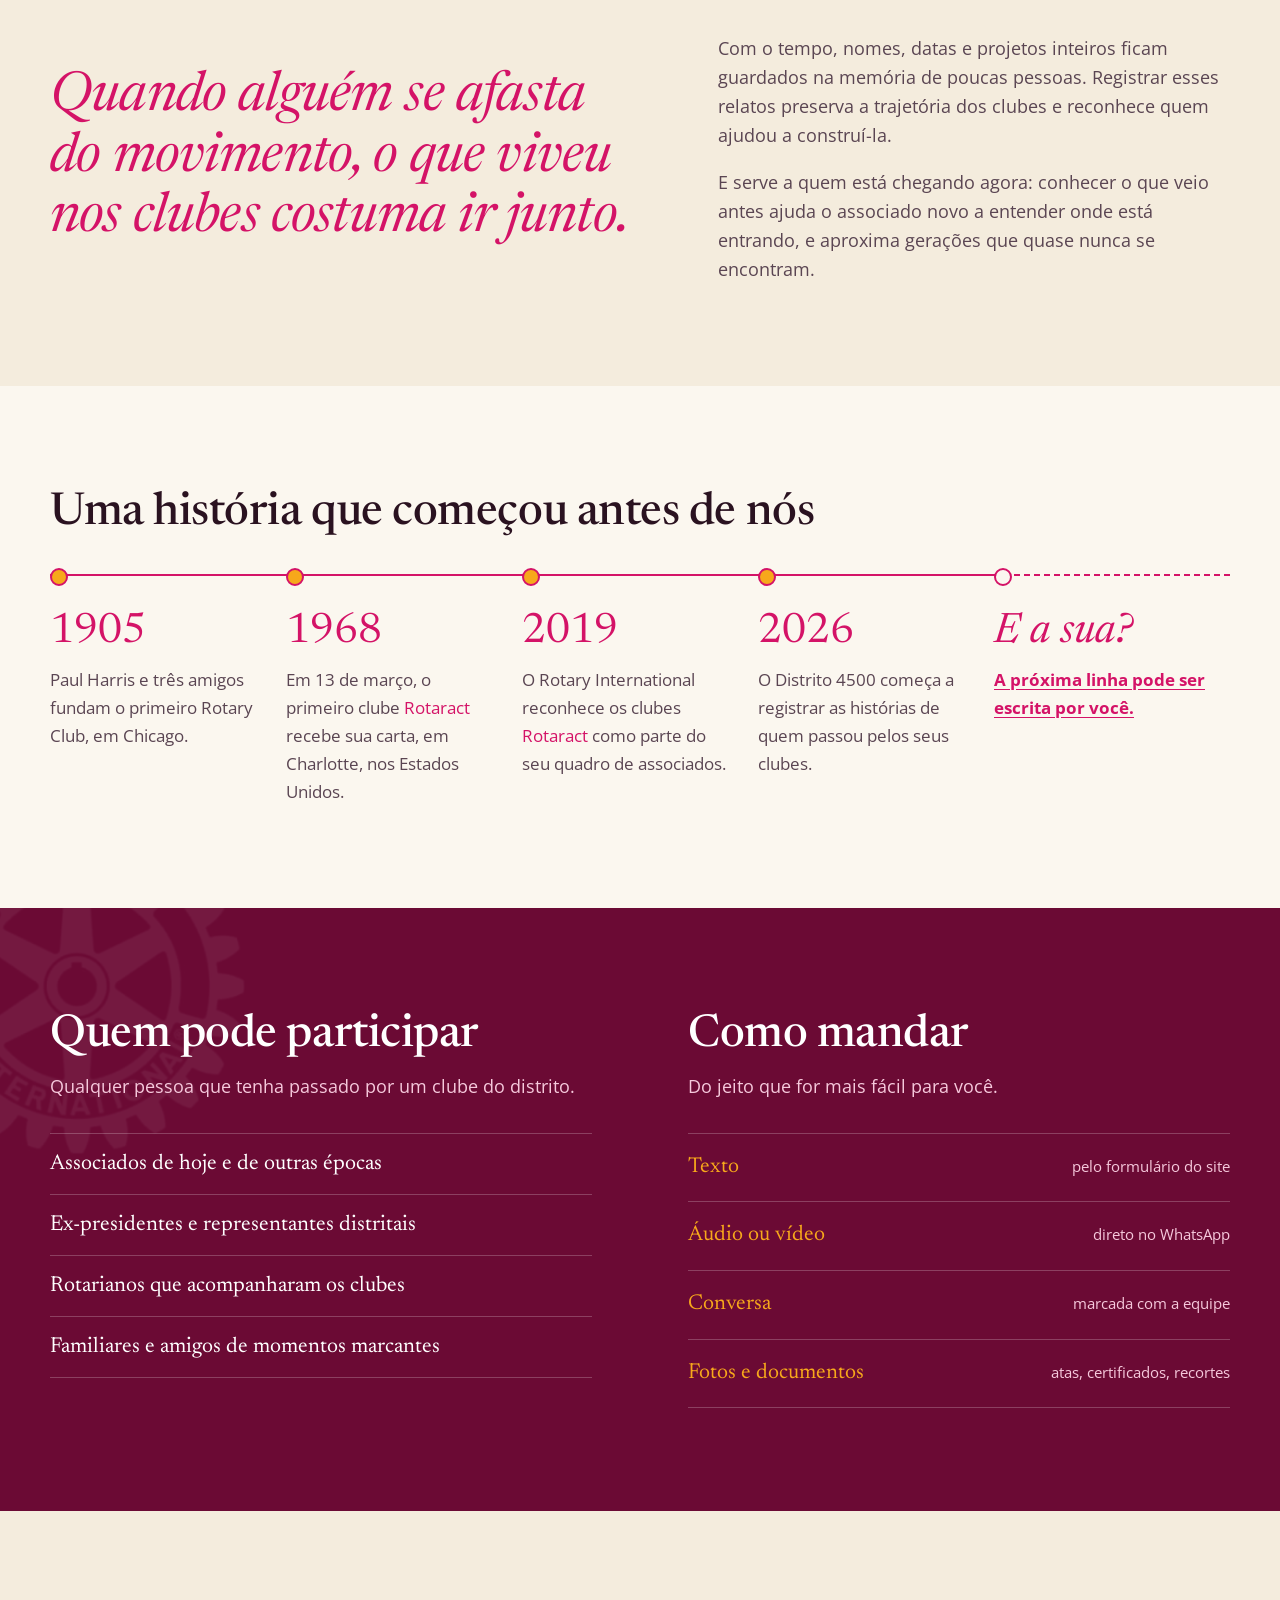
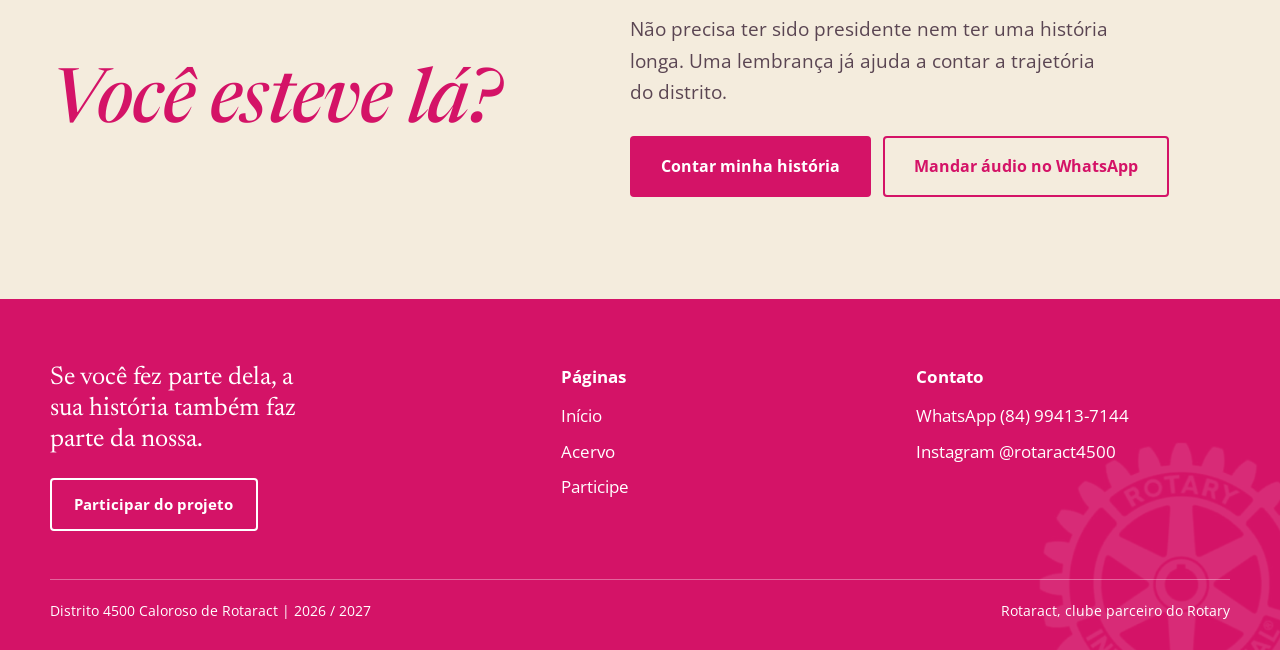
==== commit 333a14c4: "Enriquece a pagina inicial e o acervo vazio Abertura com fichas do roteiro espalhadas no painel, lin" ====
--- a/index.html
+++ b/index.html
@@ -7,8 +7,13 @@
 <meta name="description" content="Projeto do Distrito 4500 Caloroso de Rotaract para reunir as histórias de quem passou pelos nossos clubes.">
 <meta name="theme-color" content="#d41367">
 <meta property="og:title" content="Sua História Faz Parte da Nossa">
-<meta property="og:description" content="Projeto do Distrito 4500 Caloroso de Rotaract para reunir as histórias de quem passou pelos nossos clubes.">
+<meta property="og:description" content="Passou por um clube Rotaract do Distrito 4500? Conte sua história para o acervo do distrito.">
 <meta property="og:type" content="website">
+<meta property="og:url" content="https://dipolo-gif.github.io/rotaract4500/">
+<meta property="og:image" content="https://dipolo-gif.github.io/rotaract4500/assets/grafismos/compartilhar.png">
+<meta property="og:image:width" content="1200">
+<meta property="og:image:height" content="630">
+<meta name="twitter:card" content="summary_large_image">
 <link rel="icon" href="assets/grafismos/favicon.svg" type="image/svg+xml">
 <link rel="preconnect" href="https://fonts.googleapis.com">
 <link rel="preconnect" href="https://fonts.gstatic.com" crossorigin>
@@ -54,15 +59,29 @@
     </p>
     <div class="abertura__acoes">
       <a class="btn btn--grande" href="participar.html#formulario">Contar minha história</a>
-      <a class="link-seta" href="acervo.html">Ver o acervo</a>
-    </div>
-  </div>
-
-  <div class="abertura__painel">
-    <img class="abertura__emblema" src="assets/marca/rotary.png" alt="Emblema do Rotary" width="480" height="480">
-    <blockquote class="abertura__citacao">
-      <p>Cada associado deixa uma marca, cada projeto conta uma história, cada amizade representa um capítulo.</p>
-    </blockquote>
+      <a class="link-seta" href="participar.html#roteiro">Ver as perguntas</a>
+    </div>
+  </div>
+
+  <div class="abertura__painel" aria-hidden="true">
+    <img class="abertura__roda" src="assets/marca/rotary.png" alt="" width="480" height="480">
+    <div class="mesa">
+      <div class="cartao cartao--1">
+        <span class="cartao__n">Pergunta 1</span>
+        <p class="cartao__q">Quando você entrou no Rotaract?</p>
+        <span class="cartao__linhas"></span>
+      </div>
+      <div class="cartao cartao--2">
+        <span class="cartao__n">Pergunta 4</span>
+        <p class="cartao__q">Qual pessoa do Rotaract marcou sua trajetória?</p>
+        <span class="cartao__linhas"></span>
+      </div>
+      <div class="cartao cartao--3">
+        <span class="cartao__n">Pergunta 5</span>
+        <p class="cartao__q">O que o Rotaract mudou na sua vida?</p>
+        <span class="cartao__linhas"></span>
+      </div>
+    </div>
   </div>
 </section>
 
@@ -81,6 +100,9 @@
         crescendo a cada gestão. Os relatos também vão virar uma série nas redes do distrito,
         mostrando gerações diferentes do movimento.
       </p>
+      <blockquote class="citacao-grande">
+        <p>Cada associado deixa uma marca, cada projeto conta uma história, cada amizade representa um capítulo.</p>
+      </blockquote>
     </div>
   </div>
 </section>
@@ -104,7 +126,36 @@
   </div>
 </section>
 
+<section class="secao">
+  <div class="env">
+    <h2 class="titulo-secao">Uma história que começou antes de nós</h2>
+    <ol class="linha-tempo">
+      <li>
+        <span class="linha-tempo__ano">1905</span>
+        <p>Paul Harris e três amigos fundam o primeiro Rotary Club, em Chicago.</p>
+      </li>
+      <li>
+        <span class="linha-tempo__ano">1968</span>
+        <p>Em 13 de março, o primeiro clube <span class="rotaract">Rotaract</span> recebe sua carta, em Charlotte, nos Estados Unidos.</p>
+      </li>
+      <li>
+        <span class="linha-tempo__ano">2019</span>
+        <p>O Rotary International reconhece os clubes <span class="rotaract">Rotaract</span> como parte do seu quadro de associados.</p>
+      </li>
+      <li>
+        <span class="linha-tempo__ano">2026</span>
+        <p>O Distrito 4500 começa a registrar as histórias de quem passou pelos seus clubes.</p>
+      </li>
+      <li class="linha-tempo__aberta">
+        <span class="linha-tempo__ano">E a sua?</span>
+        <p><a href="participar.html">A próxima linha pode ser escrita por você.</a></p>
+      </li>
+    </ol>
+  </div>
+</section>
+
 <section class="convite">
+  <img class="convite__roda" src="assets/marca/rotary.png" alt="" width="480" height="480">
   <div class="env convite__grade">
     <div>
       <h2>Quem pode participar</h2>
@@ -125,18 +176,33 @@
         <div><dt>Conversa</dt><dd>marcada com a equipe</dd></div>
         <div><dt>Fotos e documentos</dt><dd>atas, certificados, recortes</dd></div>
       </dl>
-      <a class="btn btn--ouro btn--grande" href="participar.html">Ver as perguntas e participar</a>
-    </div>
-  </div>
-</section>
-
-<section class="secao">
+    </div>
+  </div>
+</section>
+
+<section class="secao" id="bloco-acervo" hidden>
   <div class="env">
     <div class="cabeca-secao">
       <h2>Histórias do acervo</h2>
       <a class="link-seta" href="acervo.html">Ver todas</a>
     </div>
     <div id="previa-acervo"></div>
+  </div>
+</section>
+
+<section class="chamada-final">
+  <div class="env chamada-final__grade">
+    <h2 class="chamada-final__titulo">Você esteve lá?</h2>
+    <div>
+      <p class="chamada-final__texto">
+        Não precisa ter sido presidente nem ter uma história longa. Uma lembrança já ajuda a
+        contar a trajetória do distrito.
+      </p>
+      <div class="chamada-final__acoes">
+        <a class="btn btn--grande" href="participar.html#formulario">Contar minha história</a>
+        <a class="btn btn--linha btn--grande" id="cta-whats" href="participar.html" target="_blank" rel="noopener" hidden>Mandar áudio no WhatsApp</a>
+      </div>
+    </div>
   </div>
 </section>
 
--- a/css/estilo.css
+++ b/css/estilo.css
@@ -176,30 +176,45 @@
 .abertura__acoes { display: flex; flex-wrap: wrap; align-items: center; gap: 1.25rem 1.75rem; margin-top: 2.25rem; }
 
 .abertura__painel {
-  position: relative;
-  display: flex; flex-direction: column; justify-content: center; gap: 2.5rem;
-  padding: clamp(2.5rem, 6vw, 5rem);
-  background: var(--cranberry); color: #fff;
-  overflow: hidden;
-}
-.abertura__emblema { width: clamp(7rem, 11vw, 10rem); filter: brightness(0) invert(1); }
-.abertura__citacao p {
-  font-family: var(--serif); font-style: italic;
-  font-size: clamp(1.5rem, 1rem + 1.3vw, 2.2rem); line-height: 1.25;
-  max-width: 17ch;
-}
-.abertura__citacao::before {
-  content: ""; display: block; width: 3rem; height: 3px;
-  background: #fff; margin-bottom: 1.5rem;
-}
+  position: relative; overflow: hidden;
+  display: grid; place-items: center;
+  padding: clamp(2.5rem, 5vw, 4rem) clamp(1.5rem, 4vw, 3rem);
+  background: var(--cranberry);
+}
+.abertura__roda {
+  position: absolute; right: -9rem; bottom: -9rem; width: 30rem;
+  filter: brightness(0) invert(1); opacity: .12;
+}
+
+/* fichas do roteiro espalhadas no painel, como cartões numa mesa */
+.mesa { position: relative; width: min(100%, 26rem); height: 30rem; }
+.cartao {
+  position: absolute; width: 78%;
+  padding: 1.1rem 1.3rem 1.3rem;
+  border-radius: 3px;
+  box-shadow: 0 22px 40px -18px rgba(42,18,32,.55);
+}
+.cartao__n { display: block; font-size: .78rem; font-weight: 700; margin-bottom: .45rem; }
+.cartao__q { font-family: var(--serif); font-size: 1.35rem; line-height: 1.2; }
+.cartao__linhas {
+  display: block; height: 3.3rem; margin-top: .9rem;
+  background: repeating-linear-gradient(transparent 0 1.05rem, currentColor 1.05rem calc(1.05rem + 1px));
+  opacity: .22;
+}
+.cartao--1 { top: 0; left: 0; background: var(--branco); color: var(--tinta); transform: rotate(-4deg); }
+.cartao--1 .cartao__n { color: var(--cranberry); }
+.cartao--2 { top: 34%; right: 0; background: var(--gold); color: var(--tinta); transform: rotate(3deg); }
+.cartao--3 { bottom: 0; left: 6%; background: var(--papel-2); color: var(--tinta); transform: rotate(-1.5deg); }
+.cartao--3 .cartao__n { color: var(--cranberry); }
 
 @media (max-width: 860px) {
   .abertura { grid-template-columns: 1fr; min-height: 0; }
   .abertura__texto { padding-inline: var(--margem); }
-  .abertura__painel { flex-direction: row; align-items: center; gap: 1.5rem; padding: 2rem var(--margem); }
-  .abertura__emblema { width: 4.5rem; flex: none; }
-  .abertura__citacao p { font-size: 1.2rem; max-width: none; }
-  .abertura__citacao::before { display: none; }
+  .abertura__painel { padding-block: 2.5rem 3rem; }
+  .mesa { height: 24rem; width: min(100%, 22rem); }
+  .cartao { width: 82%; padding: .9rem 1rem 1rem; }
+  .cartao__q { font-size: 1.15rem; }
+  .cartao__linhas { height: 2.2rem; }
 }
 
 
@@ -243,6 +258,46 @@
 @media (max-width: 800px) { .convite__grade { grid-template-columns: 1fr; } }
 
 
+
+/* citação dentro do texto */
+.citacao-grande { margin-top: 2.5rem; padding-left: 1.5rem; border-left: 3px solid var(--cranberry); }
+.citacao-grande p { font-family: var(--serif); font-style: italic; font-size: clamp(1.35rem, 1.1rem + .9vw, 1.8rem); line-height: 1.3; color: var(--tinta); max-width: 34ch; }
+
+
+/* linha do tempo */
+.linha-tempo { list-style: none; padding: 0; display: grid; grid-template-columns: repeat(5, 1fr); }
+.linha-tempo li { position: relative; padding: 2.25rem 1.5rem 0 0; border-top: 2px solid var(--cranberry); color: var(--tinta-2); }
+.linha-tempo li::before {
+  content: ""; position: absolute; top: -8px; left: 0;
+  width: 14px; height: 14px; border-radius: 50%;
+  background: var(--gold); border: 2px solid var(--cranberry);
+}
+.linha-tempo__ano { display: block; font-family: var(--serif); font-size: clamp(2rem, 1.5rem + 1.4vw, 2.8rem); line-height: 1; color: var(--cranberry); margin-bottom: .75rem; }
+.linha-tempo__aberta { border-top-style: dashed !important; }
+.linha-tempo__aberta::before { background: var(--papel) !important; }
+.linha-tempo__aberta .linha-tempo__ano { font-style: italic; }
+.linha-tempo__aberta a { font-weight: 700; }
+@media (max-width: 900px) {
+  .linha-tempo { grid-template-columns: 1fr; border-left: 2px solid var(--cranberry); margin-left: 7px; }
+  .linha-tempo li { border-top: 0; padding: 0 0 2rem 1.75rem; }
+  .linha-tempo li::before { top: .5rem; left: -9px; }
+  .linha-tempo__aberta { border-top: 0 !important; }
+}
+
+
+/* chamada final */
+.chamada-final { background: var(--papel-2); padding-block: clamp(4rem, 8vw, 6.5rem); }
+.chamada-final__grade { display: grid; grid-template-columns: minmax(0, 1fr) minmax(0, 1.2fr); gap: 2rem 5rem; align-items: center; }
+.chamada-final__titulo { font-size: clamp(2.6rem, 1.5rem + 4vw, 5rem); line-height: .95; font-style: italic; color: var(--cranberry); }
+.chamada-final__texto { font-size: 1.2rem; color: var(--tinta-2); max-width: 44ch; }
+.chamada-final__acoes { display: flex; flex-wrap: wrap; gap: .8rem; margin-top: 1.75rem; }
+@media (max-width: 800px) { .chamada-final__grade { grid-template-columns: 1fr; } }
+
+.convite { position: relative; overflow: hidden; }
+.convite .env { position: relative; }
+.convite__roda { position: absolute; left: -8rem; top: -8rem; width: 26rem; filter: brightness(0) invert(1); opacity: .06; }
+
+
 /* cabeçalho de seção com link ou nota ao lado */
 .cabeca-secao { display: flex; flex-wrap: wrap; justify-content: space-between; align-items: baseline; gap: .75rem 2rem; margin-bottom: 2.25rem; }
 .cabeca-secao p { color: var(--tinta-2); max-width: 40ch; }
@@ -396,3 +451,15 @@
 .rodape__lista a:hover { text-decoration: underline; }
 .rodape a:focus-visible { outline-color: #fff; }
 .rodape__base { position: relative; display: flex; flex-wrap: wrap; justify-content: space-between; gap: .75rem; margin-top: 3rem; padding-top: 1.25rem; border-top: 1px solid rgba(255,255,255,.35); font-size: .85rem; }
+
+/* acervo vazio: fichas em branco de um lado, convite do outro */
+.vazio--mesa { display: grid; grid-template-columns: minmax(0, 1fr) minmax(0, 1.1fr); padding: 0; overflow: hidden; text-align: left; }
+.vazio__mesa { display: grid; place-items: center; padding: 3rem 2rem; background: var(--cranberry); }
+.vazio__conteudo { align-self: center; padding: clamp(2rem, 5vw, 3.5rem); }
+.vazio--mesa .vazio__titulo { font-size: clamp(1.8rem, 1.3rem + 1.6vw, 2.6rem); line-height: 1.1; margin-bottom: 1rem; }
+.vazio--mesa .vazio__txt { margin-inline: 0; }
+.vazio--mesa .vazio__acoes { justify-content: flex-start; }
+@media (max-width: 800px) {
+  .vazio--mesa { grid-template-columns: 1fr; }
+  .vazio__mesa .mesa { height: 27rem; }
+}
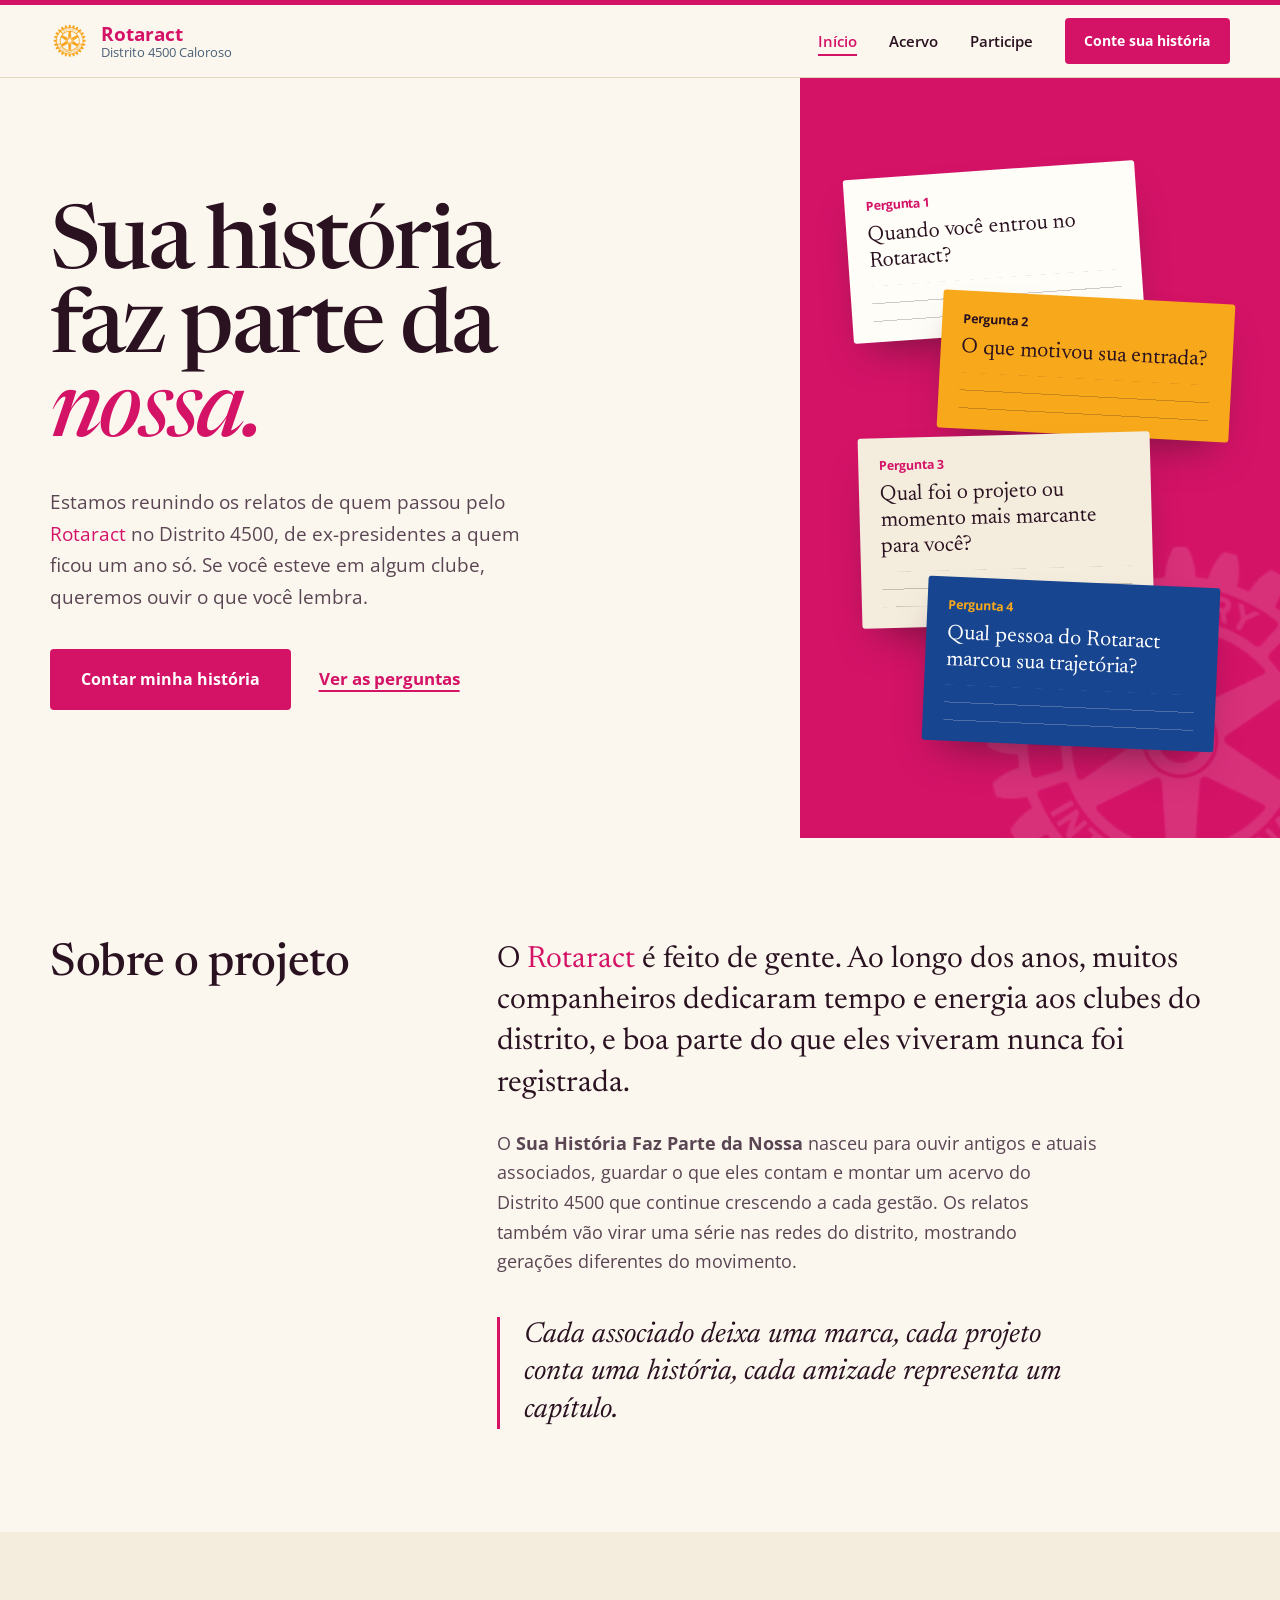
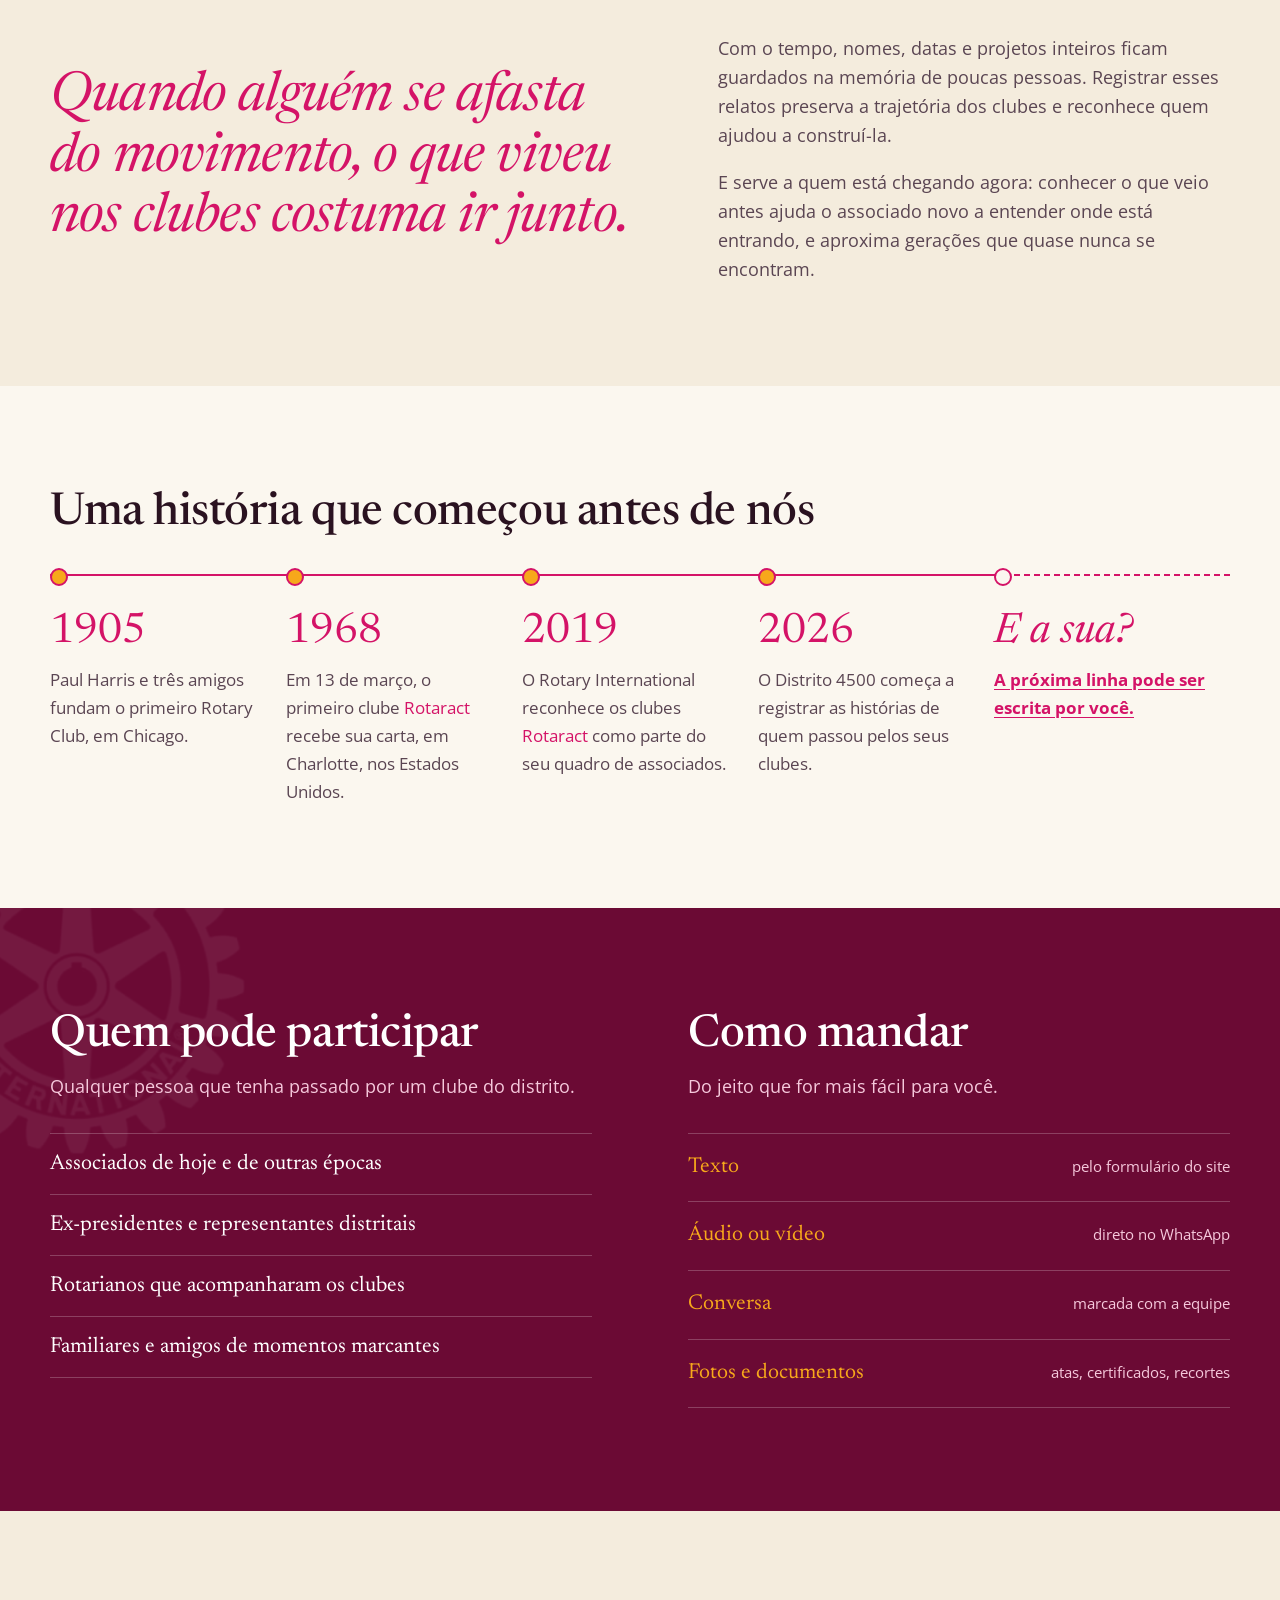
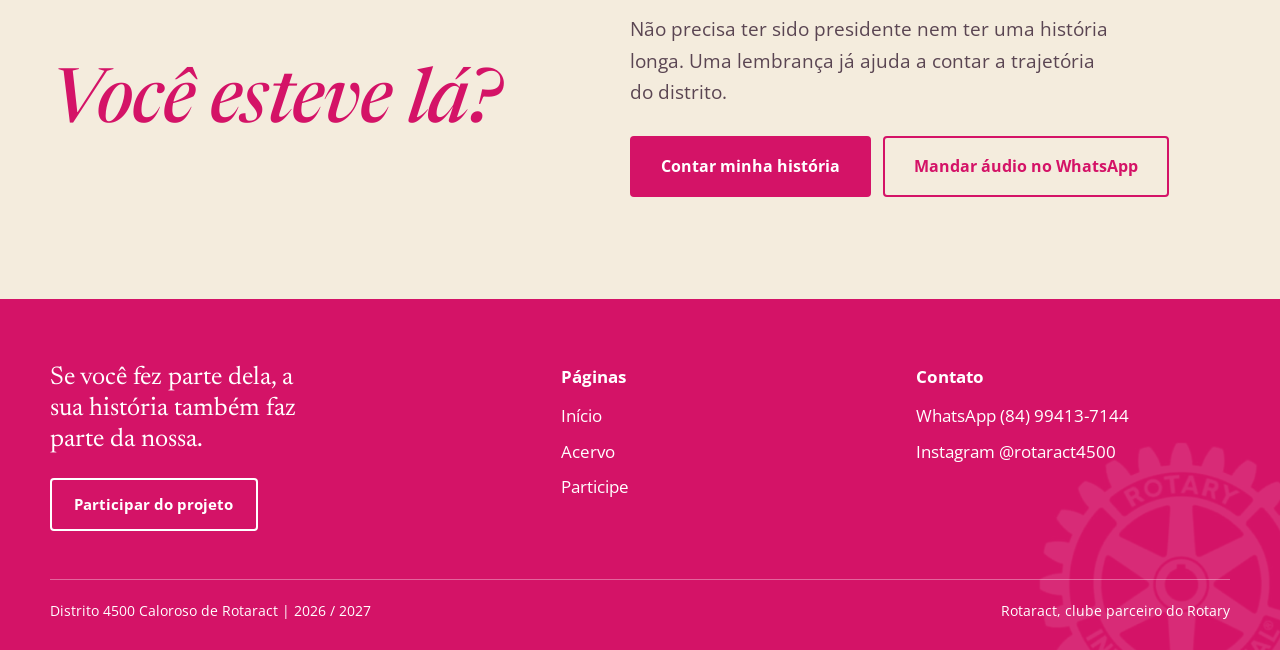
==== commit 1339d699: "Mostra as oito perguntas do roteiro nas fichas, em sequencia A abertura mostrava as perguntas 1, 4 e" ====
--- a/index.html
+++ b/index.html
@@ -72,13 +72,18 @@
         <span class="cartao__linhas"></span>
       </div>
       <div class="cartao cartao--2">
+        <span class="cartao__n">Pergunta 2</span>
+        <p class="cartao__q">O que motivou sua entrada?</p>
+        <span class="cartao__linhas"></span>
+      </div>
+      <div class="cartao cartao--3">
+        <span class="cartao__n">Pergunta 3</span>
+        <p class="cartao__q">Qual foi o projeto ou momento mais marcante para você?</p>
+        <span class="cartao__linhas"></span>
+      </div>
+      <div class="cartao cartao--4">
         <span class="cartao__n">Pergunta 4</span>
         <p class="cartao__q">Qual pessoa do Rotaract marcou sua trajetória?</p>
-        <span class="cartao__linhas"></span>
-      </div>
-      <div class="cartao cartao--3">
-        <span class="cartao__n">Pergunta 5</span>
-        <p class="cartao__q">O que o Rotaract mudou na sua vida?</p>
         <span class="cartao__linhas"></span>
       </div>
     </div>
--- a/css/estilo.css
+++ b/css/estilo.css
@@ -187,9 +187,9 @@
 }
 
 /* fichas do roteiro espalhadas no painel, como cartões numa mesa */
-.mesa { position: relative; width: min(100%, 26rem); height: 30rem; }
+.mesa { position: relative; width: min(100%, 27rem); height: 36rem; }
 .cartao {
-  position: absolute; width: 78%;
+  position: absolute; width: 76%;
   padding: 1.1rem 1.3rem 1.3rem;
   border-radius: 3px;
   box-shadow: 0 22px 40px -18px rgba(42,18,32,.55);
@@ -197,24 +197,25 @@
 .cartao__n { display: block; font-size: .78rem; font-weight: 700; margin-bottom: .45rem; }
 .cartao__q { font-family: var(--serif); font-size: 1.35rem; line-height: 1.2; }
 .cartao__linhas {
-  display: block; height: 3.3rem; margin-top: .9rem;
+  display: block; height: 2.2rem; margin-top: .7rem;
   background: repeating-linear-gradient(transparent 0 1.05rem, currentColor 1.05rem calc(1.05rem + 1px));
   opacity: .22;
 }
 .cartao--1 { top: 0; left: 0; background: var(--branco); color: var(--tinta); transform: rotate(-4deg); }
-.cartao--1 .cartao__n { color: var(--cranberry); }
-.cartao--2 { top: 34%; right: 0; background: var(--gold); color: var(--tinta); transform: rotate(3deg); }
-.cartao--3 { bottom: 0; left: 6%; background: var(--papel-2); color: var(--tinta); transform: rotate(-1.5deg); }
-.cartao--3 .cartao__n { color: var(--cranberry); }
+.cartao--2 { top: 22%; right: 0; background: var(--gold); color: var(--tinta); transform: rotate(3deg); }
+.cartao--3 { top: 46%; left: 3%; background: var(--papel-2); color: var(--tinta); transform: rotate(-1.5deg); }
+.cartao--4 { bottom: 0; right: 4%; background: var(--royal); color: #fff; transform: rotate(2.5deg); }
+.cartao--1 .cartao__n, .cartao--3 .cartao__n { color: var(--cranberry); }
+.cartao--4 .cartao__n { color: var(--gold); }
 
 @media (max-width: 860px) {
   .abertura { grid-template-columns: 1fr; min-height: 0; }
   .abertura__texto { padding-inline: var(--margem); }
   .abertura__painel { padding-block: 2.5rem 3rem; }
-  .mesa { height: 24rem; width: min(100%, 22rem); }
+  .mesa { height: 33rem; width: min(100%, 22rem); }
   .cartao { width: 82%; padding: .9rem 1rem 1rem; }
   .cartao__q { font-size: 1.15rem; }
-  .cartao__linhas { height: 2.2rem; }
+  .cartao__linhas { height: 1.6rem; }
 }
 
 
@@ -461,5 +462,5 @@
 .vazio--mesa .vazio__acoes { justify-content: flex-start; }
 @media (max-width: 800px) {
   .vazio--mesa { grid-template-columns: 1fr; }
-  .vazio__mesa .mesa { height: 27rem; }
-}
+  .vazio__mesa .mesa { height: 34rem; }
+}
